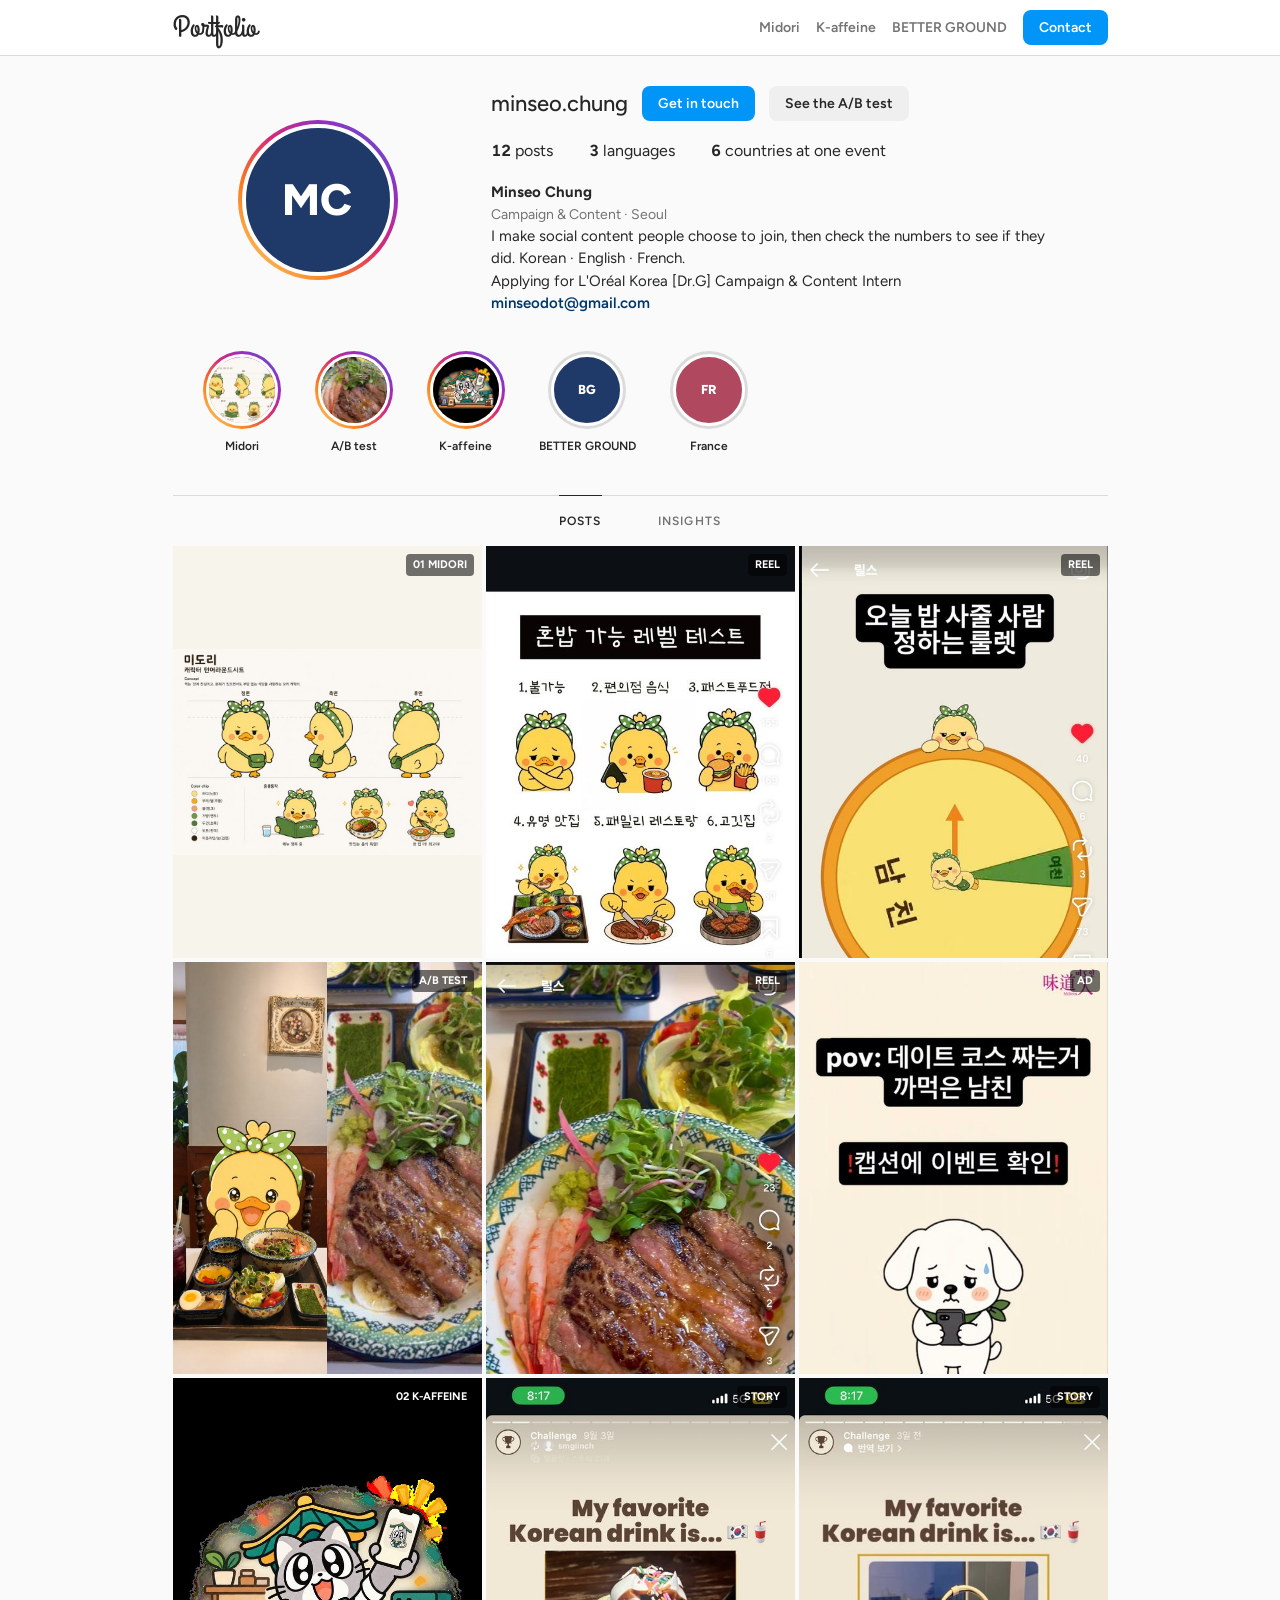
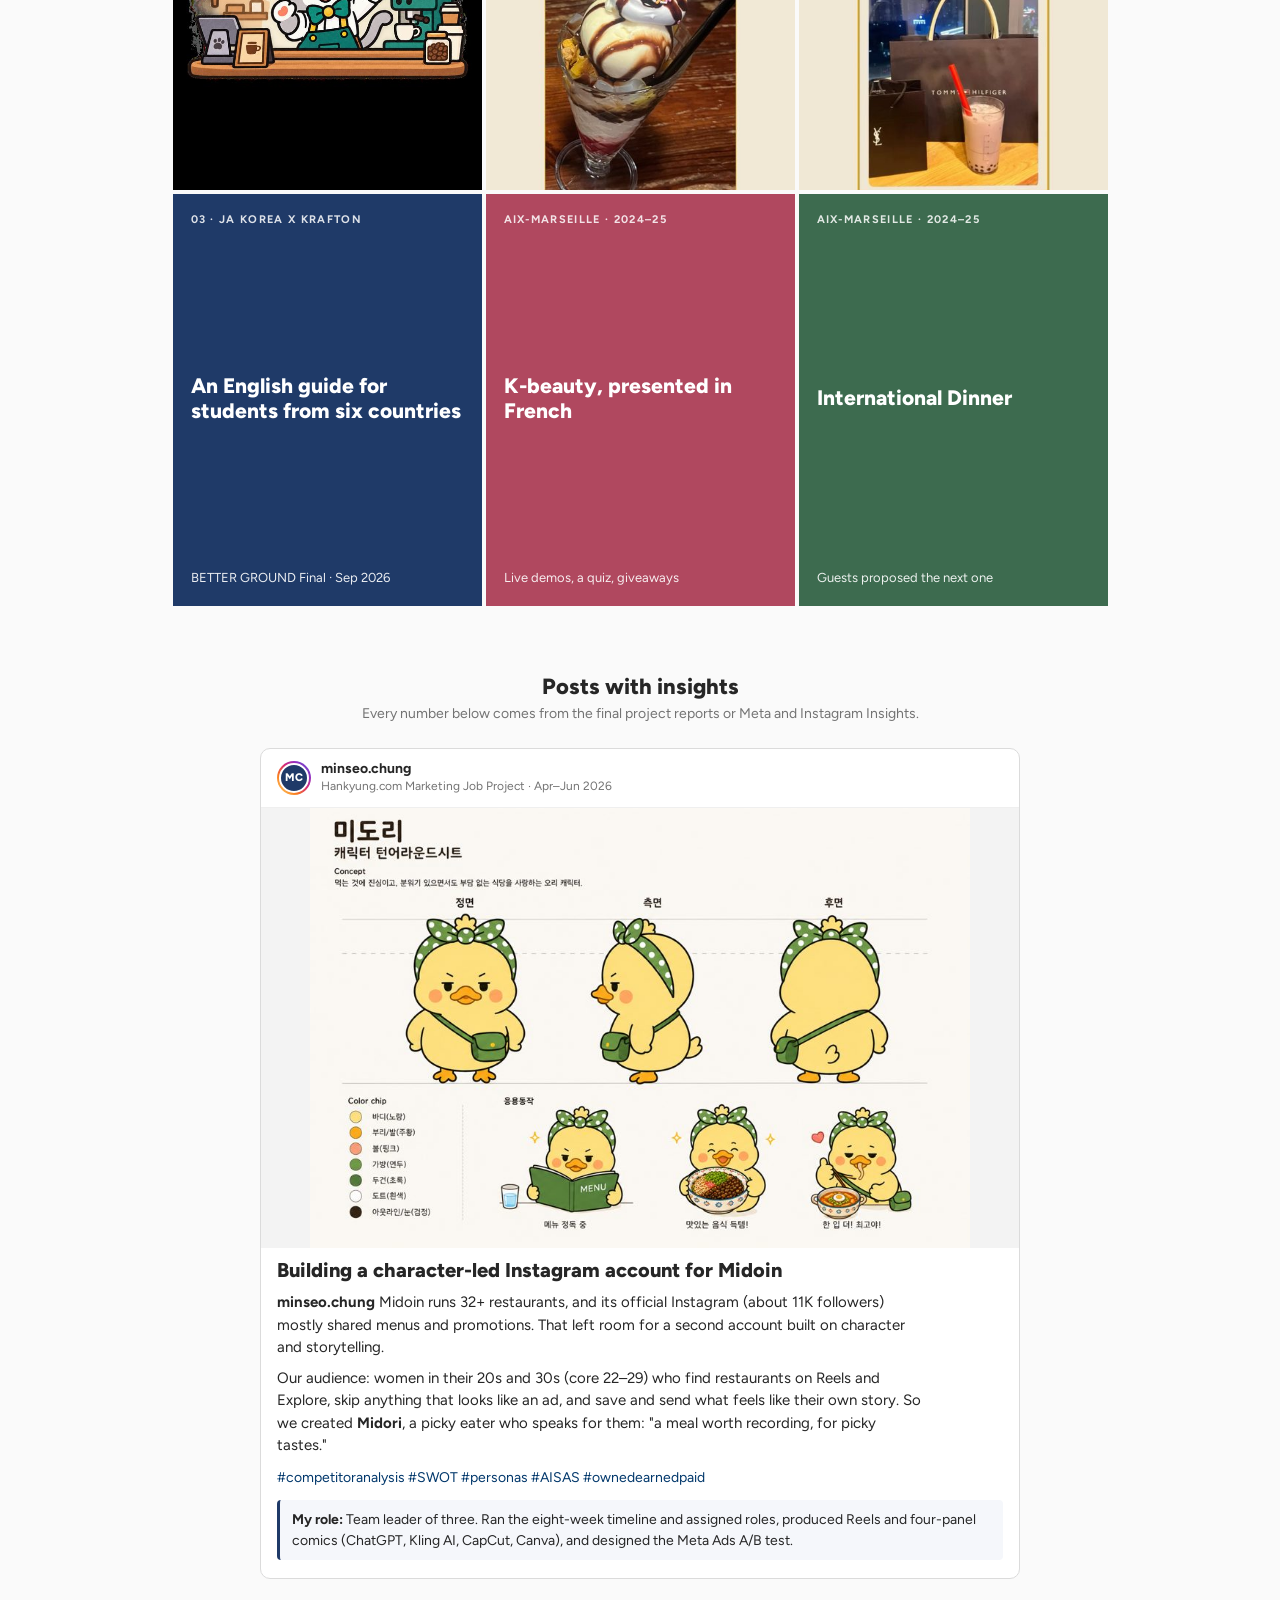
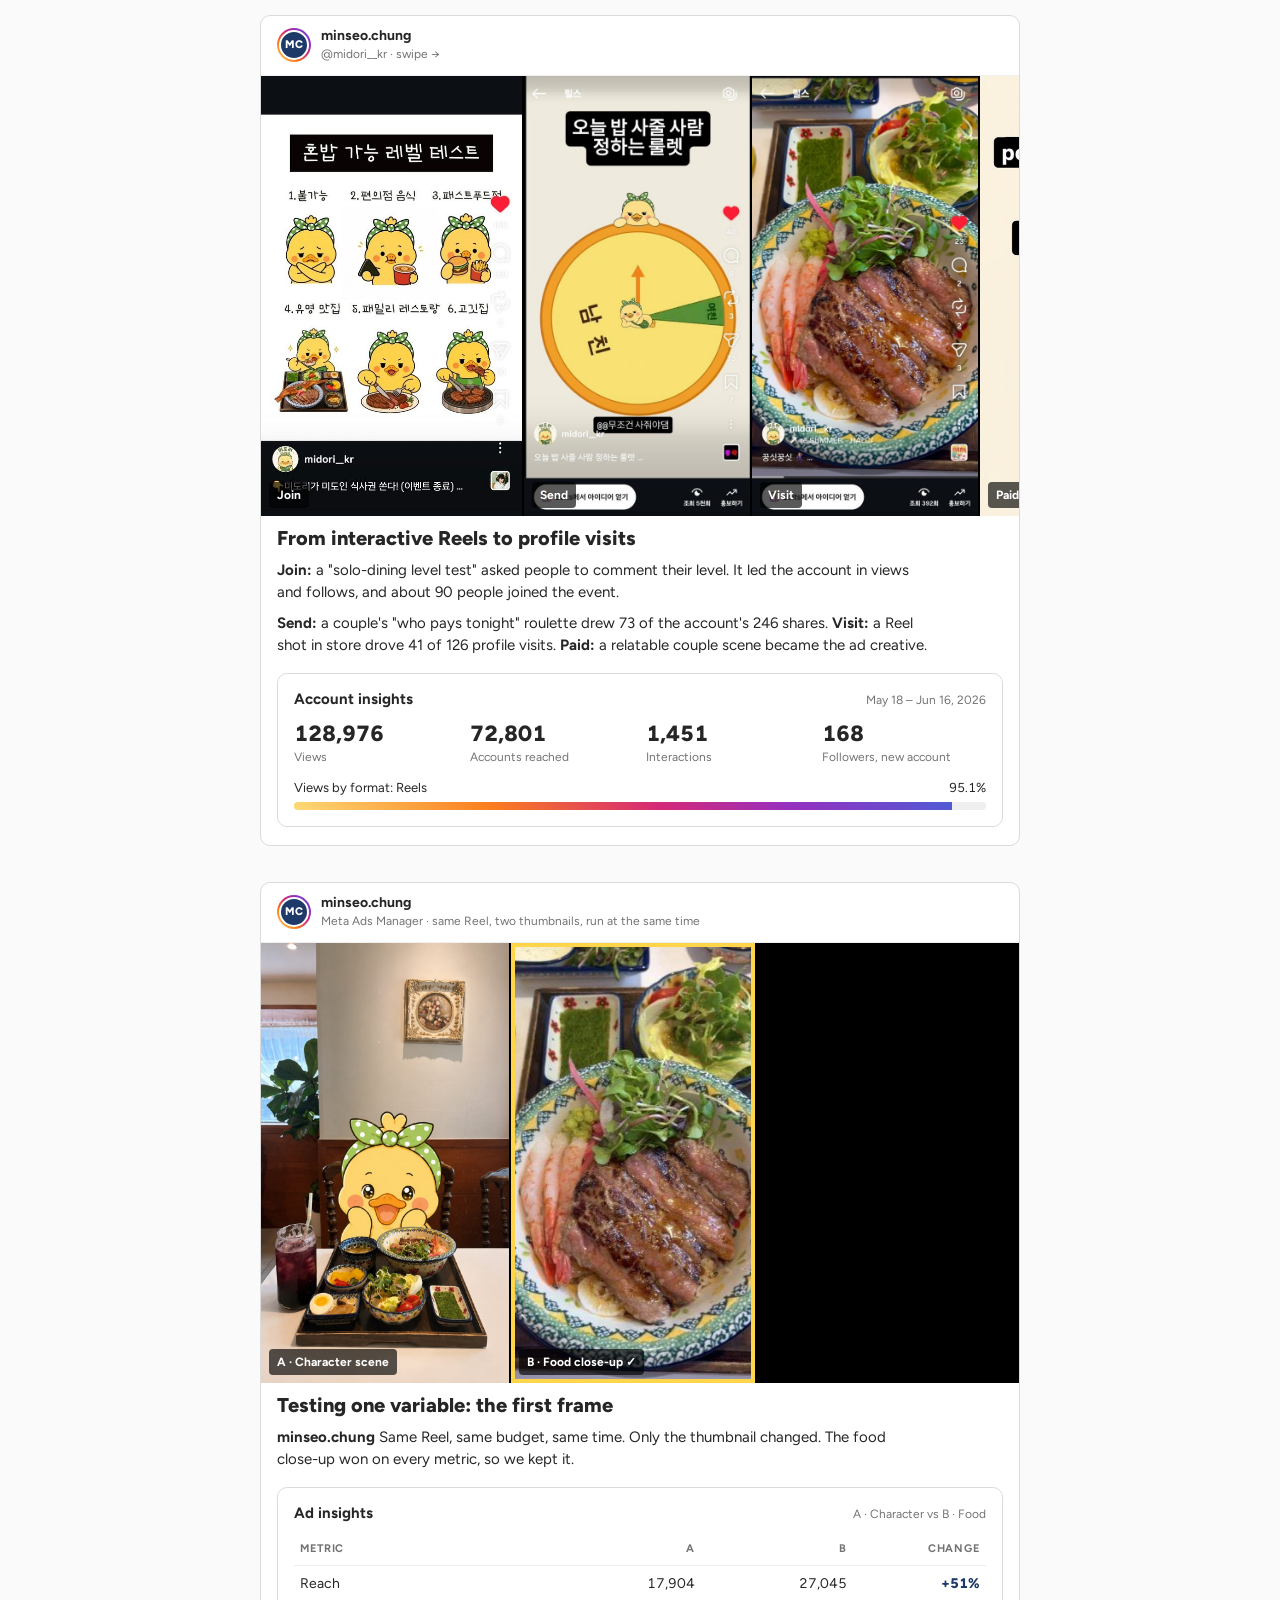
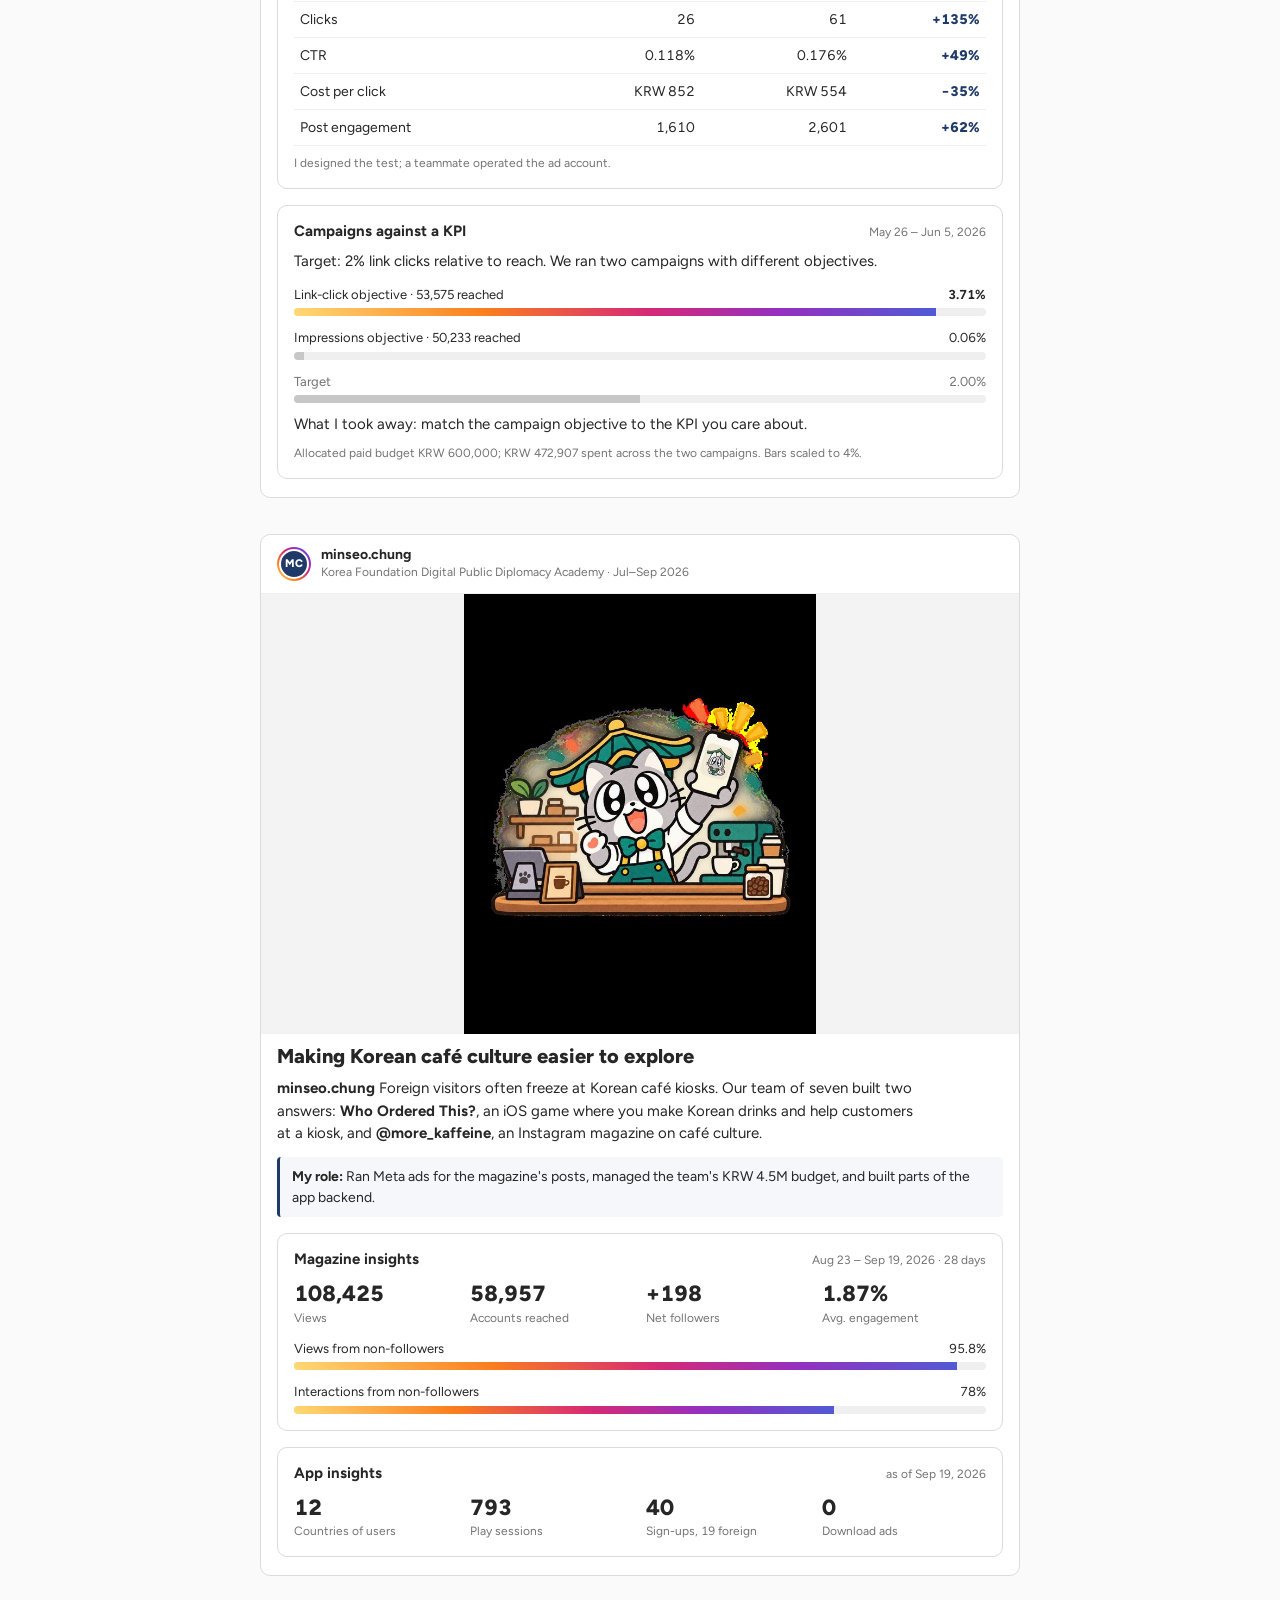
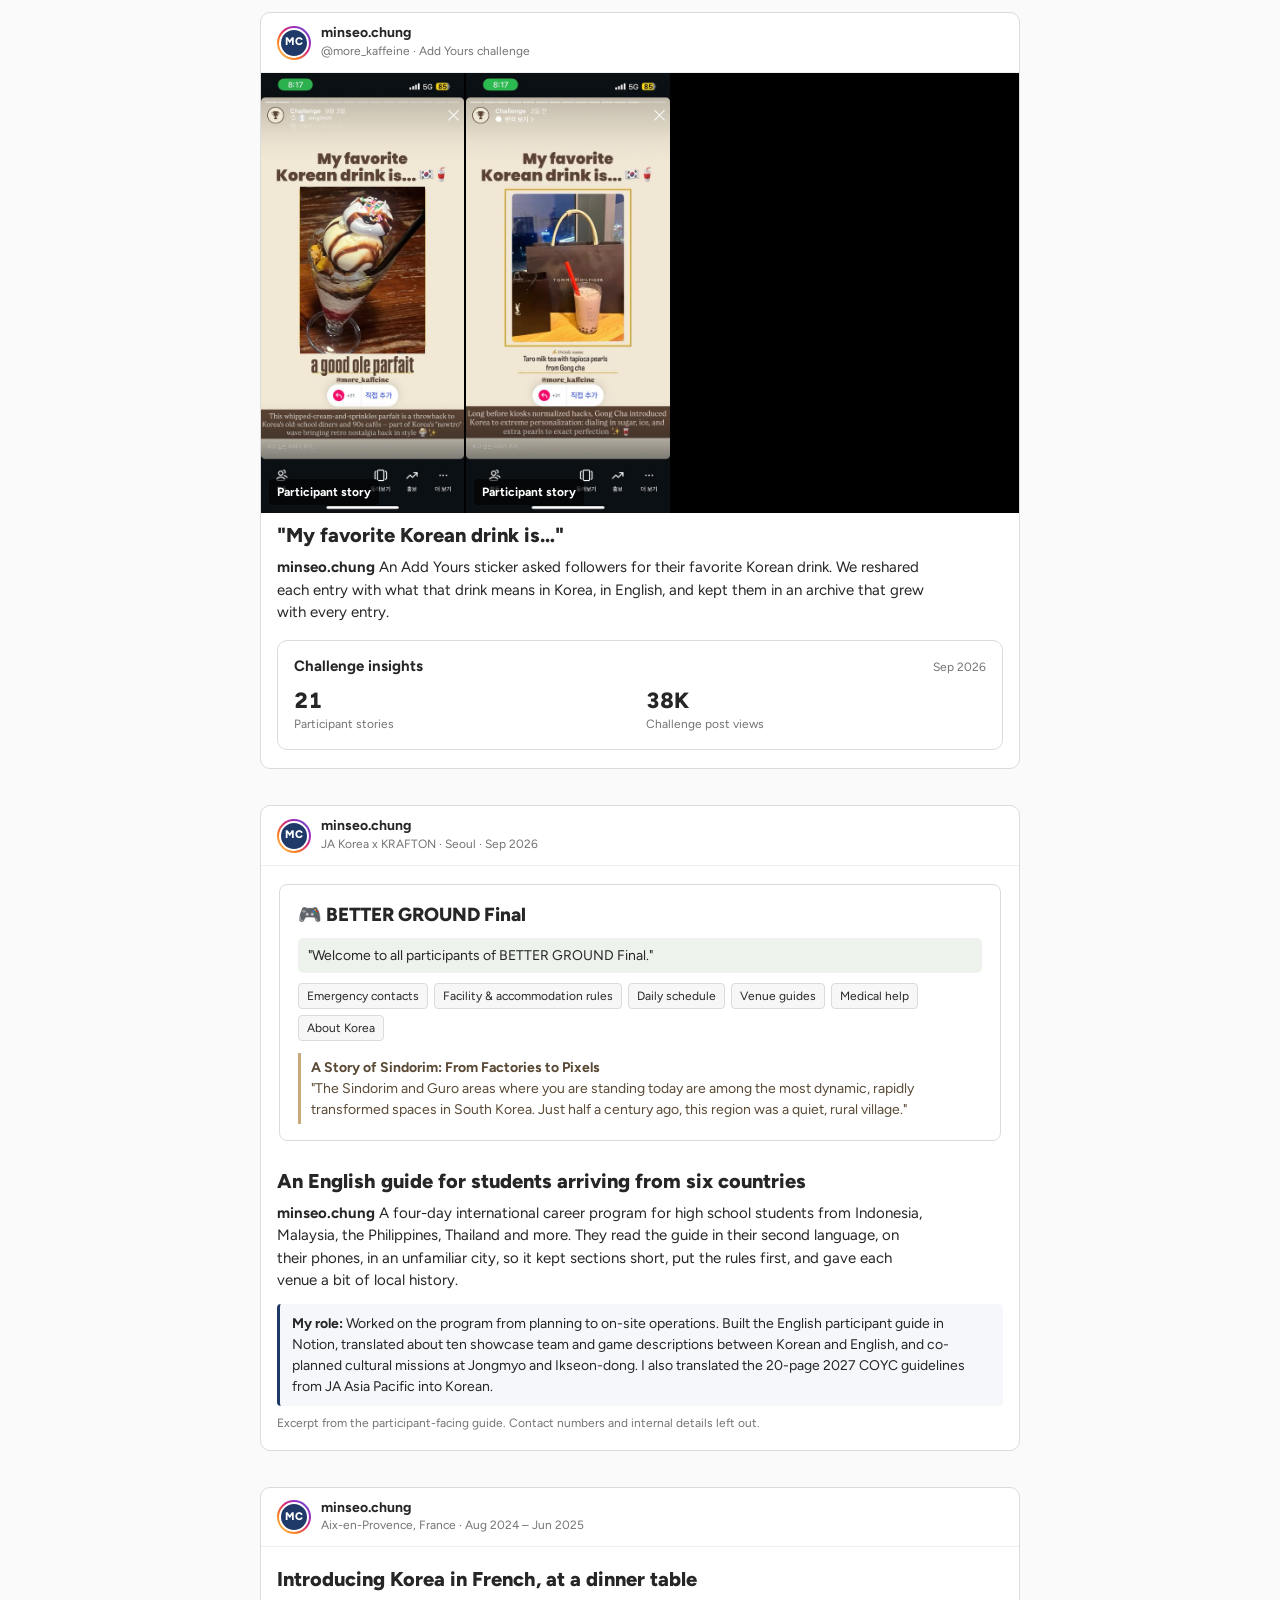
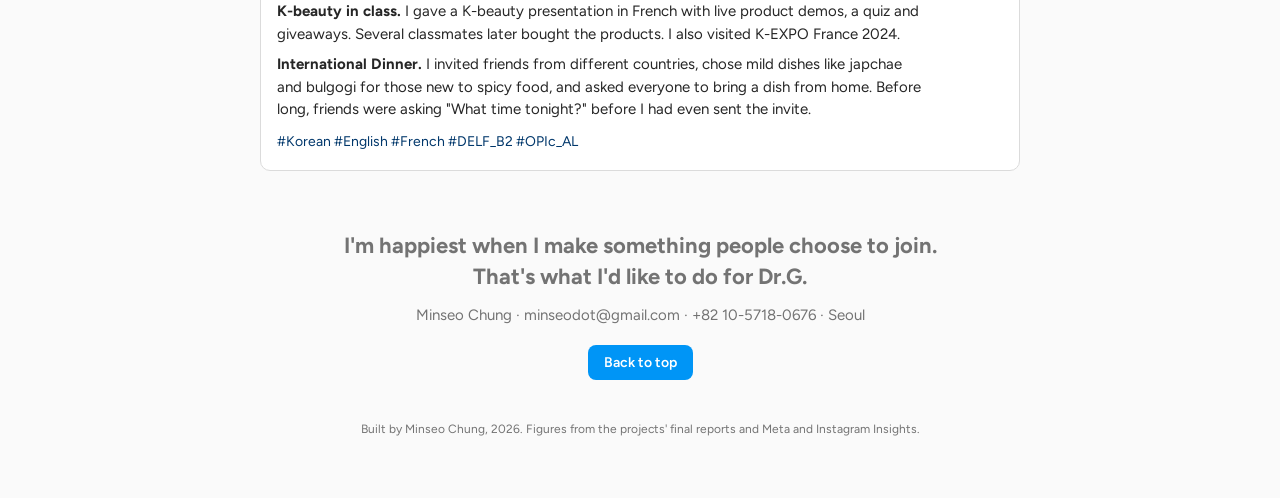
==== index.html @ 8d697776 "Initial commit: Instagram-style portfolio site Co-Authored-By: Claude Opus 5.5 <noreply@anthropic.co" ====
<!DOCTYPE html>
<html lang="en">
<head>
<meta charset="utf-8">
<meta name="viewport" content="width=device-width, initial-scale=1">
<title>Minseo Chung Portfolio</title>
<link rel="preconnect" href="https://fonts.googleapis.com">
<link href="https://fonts.googleapis.com/css2?family=Figtree:wght@400;500;600;700;800&family=Grand+Hotel&display=swap" rel="stylesheet">
<style>
  :root {
    /* Layout idea: an Instagram profile. Grid of posts on top, the same posts below as a feed, each with its real Insights. */
    --bg: #fafafa;
    --card: #ffffff;
    --ink: #262626;
    --muted: #737373;
    --line: #dbdbdb;
    --blue: #0095f6;
    --ring: linear-gradient(45deg, #feda75, #fa7e1e 30%, #d62976 55%, #962fbf 75%, #4f5bd5);
    --font-body: "Figtree", -apple-system, "Segoe UI", Roboto, "Helvetica Neue", Arial, sans-serif;
    --font-logo: "Grand Hotel", "Brush Script MT", cursive;
    color-scheme: light;
  }
  * { box-sizing: border-box; margin: 0; padding: 0; }
  html { scroll-behavior: smooth; }
  @media (prefers-reduced-motion: reduce) { html { scroll-behavior: auto; } * { transition: none !important; } }
  body { background: var(--bg); color: var(--ink); font-family: var(--font-body); font-size: 15px; line-height: 1.5; }
  a { color: inherit; }
  a:focus-visible, button:focus-visible { outline: 2px solid var(--blue); outline-offset: 2px; }
  img { max-width: 100%; display: block; }
  h1, h2, h3 { text-wrap: balance; }
  .num { font-variant-numeric: tabular-nums; }

  /* top bar */
  .top { position: sticky; top: 0; z-index: 20; background: var(--card); border-bottom: 1px solid var(--line); }
  .top .in { max-width: 975px; margin: 0 auto; padding: 10px 20px; display: flex; align-items: center; gap: 16px; }
  .logo { font-family: var(--font-logo); font-size: 30px; line-height: 1; margin-right: auto; text-decoration: none; }
  .top a.tl { font-size: 14px; font-weight: 600; text-decoration: none; color: var(--muted); }
  .top a.tl:hover { color: var(--ink); }
  .btn { display: inline-block; background: var(--blue); color: #fff; font-weight: 600; font-size: 14px; padding: 7px 16px; border-radius: 8px; text-decoration: none; }

  main { max-width: 975px; margin: 0 auto; padding: 30px 20px 60px; }

  /* profile header */
  .profile { display: grid; grid-template-columns: 290px 1fr; gap: 28px; align-items: center; padding-bottom: 36px; }
  .avatar { justify-self: center; width: 160px; height: 160px; border-radius: 50%; padding: 4px; background: var(--ring); }
  .avatar span { width: 100%; height: 100%; border-radius: 50%; border: 4px solid var(--card); background: #1f3a68; color: #fff; display: grid; place-items: center; font-weight: 800; font-size: 44px; letter-spacing: .02em; }
  .p-row { display: flex; align-items: center; gap: 14px; flex-wrap: wrap; }
  .handle { font-size: 22px; font-weight: 500; }
  .btn.ghost { background: #efefef; color: var(--ink); }
  .stats { display: flex; gap: 36px; margin: 18px 0; font-size: 16px; flex-wrap: wrap; }
  .stats b { font-weight: 700; }
  .bio b { font-weight: 700; }
  .bio p { max-width: 560px; }
  .bio .cat { color: var(--muted); font-size: 14px; }
  .bio a { color: #00376b; font-weight: 600; text-decoration: none; }

  /* highlights */
  .hl { display: flex; gap: 34px; padding: 0 0 40px 30px; overflow-x: auto; }
  .hl a { text-decoration: none; display: flex; flex-direction: column; align-items: center; gap: 8px; flex: 0 0 auto; }
  .hl .c { width: 78px; height: 78px; border-radius: 50%; padding: 3px; background: var(--line); }
  .hl .c > span { display: block; width: 100%; height: 100%; border-radius: 50%; border: 3px solid var(--card); overflow: hidden; background: #f1f1f1; }
  .hl .c img { width: 100%; height: 100%; object-fit: cover; }
  .hl .c .txt { display: grid; place-items: center; font-weight: 800; font-size: 13px; color: #fff; background: #1f3a68; }
  .hl small { font-size: 12px; font-weight: 600; }

  /* tabs */
  .tabs { border-top: 1px solid var(--line); display: flex; justify-content: center; gap: 56px; }
  .tabs a { font-size: 12px; font-weight: 600; letter-spacing: .1em; text-transform: uppercase; color: var(--muted); padding: 16px 0; text-decoration: none; border-top: 1px solid transparent; margin-top: -1px; }
  .tabs a.on { color: var(--ink); border-top-color: var(--ink); }

  /* grid */
  .grid { display: grid; grid-template-columns: repeat(3, 1fr); gap: 4px; }
  .tile { position: relative; aspect-ratio: 3 / 4; overflow: hidden; background: #ddd; text-decoration: none; display: block; }
  .tile img { width: 100%; height: 100%; object-fit: cover; object-position: top; }
  .tile .ov { position: absolute; inset: 0; background: rgba(0,0,0,.42); color: #fff; display: flex; flex-direction: column; align-items: center; justify-content: center; gap: 4px; text-align: center; padding: 12px; opacity: 0; transition: opacity .15s; }
  .tile .ov b { font-size: 26px; font-weight: 800; }
  .tile .ov span { font-size: 13px; font-weight: 600; }
  .tile:hover .ov, .tile:focus-visible .ov { opacity: 1; }
  .tile .badge { position: absolute; top: 8px; right: 8px; background: rgba(0,0,0,.55); color: #fff; font-size: 11px; font-weight: 700; padding: 3px 7px; border-radius: 4px; }
  .tile.text { display: flex; flex-direction: column; justify-content: space-between; padding: 18px; color: #fff; }
  .tile.text .k { font-size: 11px; letter-spacing: .12em; text-transform: uppercase; font-weight: 700; opacity: .85; }
  .tile.text .h { font-size: 21px; font-weight: 800; line-height: 1.2; }
  .tile.text .s { font-size: 13px; opacity: .9; }
  .t-navy { background: #1f3a68; } .t-green { background: #3d6b4f; } .t-rose { background: #b0485f; }
  .split { display: grid; grid-template-columns: 1fr 1fr; height: 100%; }
  .split img { height: 100%; }

  /* feed */
  .feed-head { text-align: center; margin: 64px 0 24px; }
  .feed-head h2 { font-size: 22px; font-weight: 800; }
  .feed-head p { color: var(--muted); font-size: 14px; }
  .post { background: var(--card); border: 1px solid var(--line); border-radius: 10px; margin: 0 auto 36px; max-width: 760px; overflow: hidden; scroll-margin-top: 70px; }
  .ph { display: flex; align-items: center; gap: 10px; padding: 12px 16px; border-bottom: 1px solid #efefef; }
  .mini { width: 34px; height: 34px; border-radius: 50%; padding: 2px; background: var(--ring); flex: 0 0 auto; }
  .mini span { width: 100%; height: 100%; border-radius: 50%; border: 2px solid var(--card); background: #1f3a68; color: #fff; display: grid; place-items: center; font-size: 11px; font-weight: 800; }
  .ph .who { font-weight: 700; font-size: 14px; line-height: 1.2; }
  .ph .loc { font-size: 12px; color: var(--muted); }
  .media { background: #000; display: flex; gap: 2px; overflow-x: auto; scroll-snap-type: x mandatory; }
  .media img { flex: 0 0 auto; height: 440px; width: auto; scroll-snap-align: start; object-fit: cover; }
  .media.light { background: #f3f3f3; justify-content: center; }
  .media.light img { height: auto; max-height: 440px; width: 100%; object-fit: contain; }
  .media figure { position: relative; flex: 0 0 auto; }
  .media figcaption { position: absolute; left: 8px; bottom: 8px; background: rgba(0,0,0,.65); color: #fff; font-size: 12px; font-weight: 700; padding: 4px 8px; border-radius: 4px; }
  .media figure.win img { outline: 4px solid #ffd54a; outline-offset: -4px; }
  .act { display: flex; gap: 14px; padding: 10px 16px 0; font-size: 22px; }
  .act svg { width: 24px; height: 24px; }
  .body { padding: 6px 16px 18px; }
  .body .t { font-size: 20px; font-weight: 800; line-height: 1.25; margin: 4px 0 8px; }
  .cap { font-size: 15px; max-width: 65ch; }
  .cap b { font-weight: 700; }
  .cap + .cap { margin-top: 8px; }
  .tags { color: #00376b; font-size: 14px; margin-top: 10px; }
  .role { margin-top: 12px; font-size: 14px; background: #f5f7fb; border-left: 3px solid #1f3a68; padding: 9px 12px; border-radius: 4px; }

  /* insights */
  .ins { margin-top: 16px; border: 1px solid var(--line); border-radius: 10px; padding: 14px 16px 16px; }
  .ins-h { display: flex; justify-content: space-between; align-items: baseline; gap: 10px; flex-wrap: wrap; }
  .ins-h b { font-size: 15px; }
  .ins-h span { font-size: 12px; color: var(--muted); }
  .kpis { display: grid; grid-template-columns: repeat(4, 1fr); gap: 12px; margin-top: 12px; }
  .kpi .v { font-size: 22px; font-weight: 800; line-height: 1.1; }
  .kpi .l { font-size: 12px; color: var(--muted); margin-top: 2px; }
  .bar { margin-top: 12px; }
  .bar .lb { display: flex; justify-content: space-between; font-size: 13px; }
  .bar .tr { height: 8px; background: #efefef; border-radius: 4px; overflow: hidden; margin-top: 4px; }
  .bar .fl { height: 100%; background: var(--ring); }
  .bar .fl.b { background: #c7c7c7; }
  table { width: 100%; border-collapse: collapse; margin-top: 10px; font-size: 14px; }
  th, td { text-align: right; padding: 7px 6px; border-bottom: 1px solid #efefef; }
  th:first-child, td:first-child { text-align: left; }
  th { font-size: 11px; letter-spacing: .08em; text-transform: uppercase; color: var(--muted); font-weight: 700; }
  td.up { font-weight: 800; color: #1f3a68; }
  .fine { font-size: 12px; color: var(--muted); margin-top: 8px; }
  .guide { background: #fff; border: 1px solid var(--line); border-radius: 8px; margin: 18px; padding: 16px 18px; font-size: 14px; }
  .guide .gt { font-size: 19px; font-weight: 800; }
  .guide .gq { background: #edf3ec; padding: 7px 10px; border-radius: 5px; margin-top: 8px; }
  .guide .chips { display: flex; flex-wrap: wrap; gap: 6px; margin-top: 10px; }
  .guide .chips span { font-size: 12px; border: 1px solid var(--line); background: #f7f7f7; padding: 3px 8px; border-radius: 4px; }
  .guide .story { margin-top: 12px; border-left: 3px solid #c8a97e; padding: 4px 0 4px 10px; color: #5a4a36; }
  .end { text-align: center; max-width: 620px; margin: 60px auto 0; }
  .end .q { font-size: 22px; font-weight: 700; line-height: 1.4; }
  .end p { color: var(--muted); margin-top: 12px; }
  .end .btn { margin-top: 18px; }
  .foot { text-align: center; color: var(--muted); font-size: 12px; margin-top: 40px; }

  @media (max-width: 735px) {
    main { padding: 18px 16px 48px; }
    .top a.tl { display: none; }
    .profile { grid-template-columns: 96px 1fr; gap: 18px; align-items: start; padding-bottom: 22px; }
    .avatar { width: 92px; height: 92px; padding: 3px; }
    .avatar span { font-size: 26px; border-width: 3px; }
    .handle { font-size: 19px; }
    .stats { gap: 18px; font-size: 14px; margin: 10px 0; }
    .bio { grid-column: 1 / -1; }
    .hl { gap: 18px; padding: 0 0 24px; }
    .hl .c { width: 64px; height: 64px; }
    .tabs { gap: 30px; }
    .grid { gap: 2px; }
    .tile.text { padding: 10px; }
    .tile.text .h { font-size: 14px; }
    .tile.text .s, .tile.text .k { font-size: 10px; }
    .tile .badge { font-size: 9px; padding: 2px 5px; }
    .post { border-radius: 0; border-left: 0; border-right: 0; }
    .media img { height: 360px; }
    .kpis { grid-template-columns: repeat(2, 1fr); }
    table { font-size: 12.5px; }
    th, td { padding: 6px 3px; }
  }
</style>
</head>
<body>

<header class="top">
  <div class="in">
    <a class="logo" href="#top">Portfolio</a>
    <a class="tl" href="#midori-strategy">Midori</a>
    <a class="tl" href="#kaffeine">K-affeine</a>
    <a class="tl" href="#better-ground">BETTER GROUND</a>
    <a class="btn" href="#contact">Contact</a>
  </div>
</header>

<main id="top">

  <!-- PROFILE -->
  <section class="profile">
    <div class="avatar"><span>MC</span></div>
    <div>
      <div class="p-row">
        <h1 class="handle">minseo.chung</h1>
        <a class="btn" href="#contact">Get in touch</a>
        <a class="btn ghost" href="#midori-ab">See the A/B test</a>
      </div>
      <div class="stats num">
        <span><b>12</b> posts</span>
        <span><b>3</b> languages</span>
        <span><b>6</b> countries at one event</span>
      </div>
      <div class="bio">
        <b>Minseo Chung</b>
        <div class="cat">Campaign &amp; Content · Seoul</div>
        <p>I make social content people choose to join, then check the numbers to see if they did. Korean · English · French.</p>
        <p>Applying for L'Oréal Korea [Dr.G] Campaign &amp; Content Intern</p>
        <a href="#contact">minseodot@gmail.com</a>
      </div>
    </div>
  </section>

  <!-- HIGHLIGHTS -->
  <nav class="hl" aria-label="Project highlights">
    <a href="#midori-strategy"><span class="c" style="background:var(--ring)"><span><img src="a/m29-000.jpg" alt=""></span></span><small>Midori</small></a>
    <a href="#midori-ab"><span class="c" style="background:var(--ring)"><span><img src="a/thumb_food.jpg" alt=""></span></span><small>A/B test</small></a>
    <a href="#kaffeine"><span class="c" style="background:var(--ring)"><span><img src="a/k6-002.jpg" alt=""></span></span><small>K-affeine</small></a>
    <a href="#better-ground"><span class="c"><span class="txt">BG</span></span><small>BETTER GROUND</small></a>
    <a href="#france"><span class="c"><span class="txt" style="background:#b0485f">FR</span></span><small>France</small></a>
  </nav>

  <nav class="tabs" aria-label="Views">
    <a class="on" href="#top">Posts</a>
    <a href="#feed">Insights</a>
  </nav>

  <!-- GRID -->
  <section class="grid" aria-label="Posts">
    <a class="tile" href="#midori-strategy" style="background:#f7f4ec"><img src="a/m29-000.jpg" alt="Midori character sheet" style="object-fit:contain; object-position:center"><span class="badge">01 MIDORI</span><span class="ov"><b>Strategy</b><span>A character account for a 32-store brand</span></span></a>
    <a class="tile" href="#midori-content"><img src="a/m46-003.jpg" alt="Solo-dining level test Reel"><span class="badge">REEL</span><span class="ov"><b class="num">~90</b><span>people joined the comment event</span></span></a>
    <a class="tile" href="#midori-content"><img src="a/m47-003.jpg" alt="Who pays tonight roulette Reel"><span class="badge">REEL</span><span class="ov"><b class="num">73</b><span>of 246 shares on the account</span></span></a>

    <a class="tile" href="#midori-ab"><span class="split"><img style="object-position:center" src="a/thumb_char.jpg" alt="Thumbnail A, character scene"><img style="object-position:center" src="a/thumb_food.jpg" alt="Thumbnail B, food close-up"></span><span class="badge">A/B TEST</span><span class="ov"><b class="num">+49%</b><span>CTR for the food close-up</span></span></a>
    <a class="tile" href="#midori-content"><img src="a/m48-002.jpg" alt="In-store Reel"><span class="badge">REEL</span><span class="ov"><b class="num">41</b><span>of 126 profile visits</span></span></a>
    <a class="tile" href="#midori-content"><img src="a/m44-008.jpg" alt="Paid Reel creative"><span class="badge">AD</span><span class="ov"><b class="num">3.71%</b><span>link clicks relative to reach</span></span></a>

    <a class="tile" href="#kaffeine"><img src="a/k6-002.jpg" alt="Who Ordered This? game art"><span class="badge">02 K-AFFEINE</span><span class="ov"><b class="num">12</b><span>countries of app users</span></span></a>
    <a class="tile" href="#kaffeine-challenge"><img src="a/k16-001.jpg" alt="Favorite Korean drink story"><span class="badge">STORY</span><span class="ov"><b class="num">21</b><span>participant stories</span></span></a>
    <a class="tile" href="#kaffeine"><img src="a/k16-002.jpg" alt="Favorite Korean drink story"><span class="badge">STORY</span><span class="ov"><b class="num">95.8%</b><span>of views from non-followers</span></span></a>

    <a class="tile text t-navy" href="#better-ground"><span class="k">03 · JA Korea x KRAFTON</span><span class="h">An English guide for students from six countries</span><span class="s">BETTER GROUND Final · Sep 2026</span></a>
    <a class="tile text t-rose" href="#france"><span class="k">Aix-Marseille · 2024–25</span><span class="h">K-beauty, presented in French</span><span class="s">Live demos, a quiz, giveaways</span></a>
    <a class="tile text t-green" href="#france"><span class="k">Aix-Marseille · 2024–25</span><span class="h">International Dinner</span><span class="s">Guests proposed the next one</span></a>
  </section>

  <!-- FEED -->
  <div class="feed-head" id="feed">
    <h2>Posts with insights</h2>
    <p>Every number below comes from the final project reports or Meta and Instagram Insights.</p>
  </div>

  <!-- POST 1 -->
  <article class="post" id="midori-strategy">
    <div class="ph"><span class="mini"><span>MC</span></span><div><div class="who">minseo.chung</div><div class="loc">Hankyung.com Marketing Job Project · Apr–Jun 2026</div></div></div>
    <div class="media light"><img src="a/m29-000.jpg" alt="Character sheet for Midori"></div>
    <div class="body">
      <h3 class="t">Building a character-led Instagram account for Midoin</h3>
      <p class="cap"><b>minseo.chung</b> Midoin runs 32+ restaurants, and its official Instagram (about 11K followers) mostly shared menus and promotions. That left room for a second account built on character and storytelling.</p>
      <p class="cap">Our audience: women in their 20s and 30s (core 22–29) who find restaurants on Reels and Explore, skip anything that looks like an ad, and save and send what feels like their own story. So we created <b>Midori</b>, a picky eater who speaks for them: "a meal worth recording, for picky tastes."</p>
      <p class="tags">#competitoranalysis #SWOT #personas #AISAS #ownedearnedpaid</p>
      <div class="role"><b>My role:</b> Team leader of three. Ran the eight-week timeline and assigned roles, produced Reels and four-panel comics (ChatGPT, Kling AI, CapCut, Canva), and designed the Meta Ads A/B test.</div>
    </div>
  </article>

  <!-- POST 2 -->
  <article class="post" id="midori-content">
    <div class="ph"><span class="mini"><span>MC</span></span><div><div class="who">minseo.chung</div><div class="loc">@midori__kr · swipe →</div></div></div>
    <div class="media">
      <figure><img src="a/m46-003.jpg" alt="Solo-dining level test"><figcaption>Join</figcaption></figure>
      <figure><img src="a/m47-003.jpg" alt="Who pays tonight roulette"><figcaption>Send</figcaption></figure>
      <figure><img src="a/m48-002.jpg" alt="Reel shot in store"><figcaption>Visit</figcaption></figure>
      <figure><img src="a/m44-008.jpg" alt="Paid Reel creative"><figcaption>Paid</figcaption></figure>
    </div>
    <div class="body">
      <h3 class="t">From interactive Reels to profile visits</h3>
      <p class="cap"><b>Join:</b> a "solo-dining level test" asked people to comment their level. It led the account in views and follows, and about 90 people joined the event.</p>
      <p class="cap"><b>Send:</b> a couple's "who pays tonight" roulette drew 73 of the account's 246 shares. <b>Visit:</b> a Reel shot in store drove 41 of 126 profile visits. <b>Paid:</b> a relatable couple scene became the ad creative.</p>
      <div class="ins">
        <div class="ins-h"><b>Account insights</b><span>May 18 – Jun 16, 2026</span></div>
        <div class="kpis num">
          <div class="kpi"><div class="v">128,976</div><div class="l">Views</div></div>
          <div class="kpi"><div class="v">72,801</div><div class="l">Accounts reached</div></div>
          <div class="kpi"><div class="v">1,451</div><div class="l">Interactions</div></div>
          <div class="kpi"><div class="v">168</div><div class="l">Followers, new account</div></div>
        </div>
        <div class="bar"><div class="lb"><span>Views by format: Reels</span><span class="num">95.1%</span></div><div class="tr"><div class="fl" style="width:95.1%"></div></div></div>
      </div>
    </div>
  </article>

  <!-- POST 3 -->
  <article class="post" id="midori-ab">
    <div class="ph"><span class="mini"><span>MC</span></span><div><div class="who">minseo.chung</div><div class="loc">Meta Ads Manager · same Reel, two thumbnails, run at the same time</div></div></div>
    <div class="media">
      <figure><img src="a/thumb_char.jpg" alt="Thumbnail A, character scene"><figcaption>A · Character scene</figcaption></figure>
      <figure class="win"><img src="a/thumb_food.jpg" alt="Thumbnail B, food close-up"><figcaption>B · Food close-up ✓</figcaption></figure>
    </div>
    <div class="body">
      <h3 class="t">Testing one variable: the first frame</h3>
      <p class="cap"><b>minseo.chung</b> Same Reel, same budget, same time. Only the thumbnail changed. The food close-up won on every metric, so we kept it.</p>
      <div class="ins">
        <div class="ins-h"><b>Ad insights</b><span>A · Character vs B · Food</span></div>
        <table class="num">
          <tr><th>Metric</th><th>A</th><th>B</th><th>Change</th></tr>
          <tr><td>Reach</td><td>17,904</td><td>27,045</td><td class="up">+51%</td></tr>
          <tr><td>Clicks</td><td>26</td><td>61</td><td class="up">+135%</td></tr>
          <tr><td>CTR</td><td>0.118%</td><td>0.176%</td><td class="up">+49%</td></tr>
          <tr><td>Cost per click</td><td>KRW 852</td><td>KRW 554</td><td class="up">−35%</td></tr>
          <tr><td>Post engagement</td><td>1,610</td><td>2,601</td><td class="up">+62%</td></tr>
        </table>
        <p class="fine">I designed the test; a teammate operated the ad account.</p>
      </div>
      <div class="ins">
        <div class="ins-h"><b>Campaigns against a KPI</b><span>May 26 – Jun 5, 2026</span></div>
        <p class="cap" style="margin-top:8px">Target: 2% link clicks relative to reach. We ran two campaigns with different objectives.</p>
        <div class="bar"><div class="lb"><span>Link-click objective · 53,575 reached</span><span class="num"><b>3.71%</b></span></div><div class="tr"><div class="fl" style="width:92.75%"></div></div></div>
        <div class="bar"><div class="lb"><span>Impressions objective · 50,233 reached</span><span class="num">0.06%</span></div><div class="tr"><div class="fl b" style="width:1.5%"></div></div></div>
        <div class="bar"><div class="lb"><span style="color:var(--muted)">Target</span><span class="num" style="color:var(--muted)">2.00%</span></div><div class="tr"><div class="fl b" style="width:50%"></div></div></div>
        <p class="cap" style="margin-top:10px">What I took away: match the campaign objective to the KPI you care about.</p>
        <p class="fine">Allocated paid budget KRW 600,000; KRW 472,907 spent across the two campaigns. Bars scaled to 4%.</p>
      </div>
    </div>
  </article>

  <!-- POST 4 -->
  <article class="post" id="kaffeine">
    <div class="ph"><span class="mini"><span>MC</span></span><div><div class="who">minseo.chung</div><div class="loc">Korea Foundation Digital Public Diplomacy Academy · Jul–Sep 2026</div></div></div>
    <div class="media light"><img src="a/k6-002.jpg" alt="Who Ordered This? game art"></div>
    <div class="body">
      <h3 class="t">Making Korean café culture easier to explore</h3>
      <p class="cap"><b>minseo.chung</b> Foreign visitors often freeze at Korean café kiosks. Our team of seven built two answers: <b>Who Ordered This?</b>, an iOS game where you make Korean drinks and help customers at a kiosk, and <b>@more_kaffeine</b>, an Instagram magazine on café culture.</p>
      <div class="role"><b>My role:</b> Ran Meta ads for the magazine's posts, managed the team's KRW 4.5M budget, and built parts of the app backend.</div>
      <div class="ins">
        <div class="ins-h"><b>Magazine insights</b><span>Aug 23 – Sep 19, 2026 · 28 days</span></div>
        <div class="kpis num">
          <div class="kpi"><div class="v">108,425</div><div class="l">Views</div></div>
          <div class="kpi"><div class="v">58,957</div><div class="l">Accounts reached</div></div>
          <div class="kpi"><div class="v">+198</div><div class="l">Net followers</div></div>
          <div class="kpi"><div class="v">1.87%</div><div class="l">Avg. engagement</div></div>
        </div>
        <div class="bar"><div class="lb"><span>Views from non-followers</span><span class="num">95.8%</span></div><div class="tr"><div class="fl" style="width:95.8%"></div></div></div>
        <div class="bar"><div class="lb"><span>Interactions from non-followers</span><span class="num">78%</span></div><div class="tr"><div class="fl" style="width:78%"></div></div></div>
      </div>
      <div class="ins">
        <div class="ins-h"><b>App insights</b><span>as of Sep 19, 2026</span></div>
        <div class="kpis num">
          <div class="kpi"><div class="v">12</div><div class="l">Countries of users</div></div>
          <div class="kpi"><div class="v">793</div><div class="l">Play sessions</div></div>
          <div class="kpi"><div class="v">40</div><div class="l">Sign-ups, 19 foreign</div></div>
          <div class="kpi"><div class="v">0</div><div class="l">Download ads</div></div>
        </div>
      </div>
    </div>
  </article>

  <!-- POST 5 -->
  <article class="post" id="kaffeine-challenge">
    <div class="ph"><span class="mini"><span>MC</span></span><div><div class="who">minseo.chung</div><div class="loc">@more_kaffeine · Add Yours challenge</div></div></div>
    <div class="media">
      <figure><img src="a/k16-001.jpg" alt="Participant story: parfait"><figcaption>Participant story</figcaption></figure>
      <figure><img src="a/k16-002.jpg" alt="Participant story: drink"><figcaption>Participant story</figcaption></figure>
    </div>
    <div class="body">
      <h3 class="t">"My favorite Korean drink is…"</h3>
      <p class="cap"><b>minseo.chung</b> An Add Yours sticker asked followers for their favorite Korean drink. We reshared each entry with what that drink means in Korea, in English, and kept them in an archive that grew with every entry.</p>
      <div class="ins">
        <div class="ins-h"><b>Challenge insights</b><span>Sep 2026</span></div>
        <div class="kpis num" style="grid-template-columns:repeat(2,1fr)">
          <div class="kpi"><div class="v">21</div><div class="l">Participant stories</div></div>
          <div class="kpi"><div class="v">38K</div><div class="l">Challenge post views</div></div>
        </div>
      </div>
    </div>
  </article>

  <!-- POST 6 -->
  <article class="post" id="better-ground">
    <div class="ph"><span class="mini"><span>MC</span></span><div><div class="who">minseo.chung</div><div class="loc">JA Korea x KRAFTON · Seoul · Sep 2026</div></div></div>
    <div class="guide">
      <div class="gt">🎮 BETTER GROUND Final</div>
      <div class="gq">"Welcome to all participants of BETTER GROUND Final."</div>
      <div class="chips"><span>Emergency contacts</span><span>Facility &amp; accommodation rules</span><span>Daily schedule</span><span>Venue guides</span><span>Medical help</span><span>About Korea</span></div>
      <div class="story"><b>A Story of Sindorim: From Factories to Pixels</b><br>"The Sindorim and Guro areas where you are standing today are among the most dynamic, rapidly transformed spaces in South Korea. Just half a century ago, this region was a quiet, rural village."</div>
    </div>
    <div class="body">
      <h3 class="t">An English guide for students arriving from six countries</h3>
      <p class="cap"><b>minseo.chung</b> A four-day international career program for high school students from Indonesia, Malaysia, the Philippines, Thailand and more. They read the guide in their second language, on their phones, in an unfamiliar city, so it kept sections short, put the rules first, and gave each venue a bit of local history.</p>
      <div class="role"><b>My role:</b> Worked on the program from planning to on-site operations. Built the English participant guide in Notion, translated about ten showcase team and game descriptions between Korean and English, and co-planned cultural missions at Jongmyo and Ikseon-dong. I also translated the 20-page 2027 COYC guidelines from JA Asia Pacific into Korean.</div>
      <p class="fine">Excerpt from the participant-facing guide. Contact numbers and internal details left out.</p>
    </div>
  </article>

  <!-- POST 7 -->
  <article class="post" id="france">
    <div class="ph"><span class="mini"><span>MC</span></span><div><div class="who">minseo.chung</div><div class="loc">Aix-en-Provence, France · Aug 2024 – Jun 2025</div></div></div>
    <div class="body" style="padding-top:16px">
      <h3 class="t">Introducing Korea in French, at a dinner table</h3>
      <p class="cap"><b>K-beauty in class.</b> I gave a K-beauty presentation in French with live product demos, a quiz and giveaways. Several classmates later bought the products. I also visited K-EXPO France 2024.</p>
      <p class="cap"><b>International Dinner.</b> I invited friends from different countries, chose mild dishes like japchae and bulgogi for those new to spicy food, and asked everyone to bring a dish from home. Before long, friends were asking "What time tonight?" before I had even sent the invite.</p>
      <p class="tags">#Korean #English #French #DELF_B2 #OPIc_AL</p>
    </div>
  </article>

  <!-- END -->
  <section class="end" id="contact">
    <p class="q">I'm happiest when I make something people choose to join. That's what I'd like to do for Dr.G.</p>
    <p>Minseo Chung · minseodot@gmail.com · +82 10-5718-0676 · Seoul</p>
    <a class="btn" href="#top">Back to top</a>
  </section>

  <p class="foot">Built by Minseo Chung, 2026. Figures from the projects' final reports and Meta and Instagram Insights.</p>
</main>

</body>
</html>
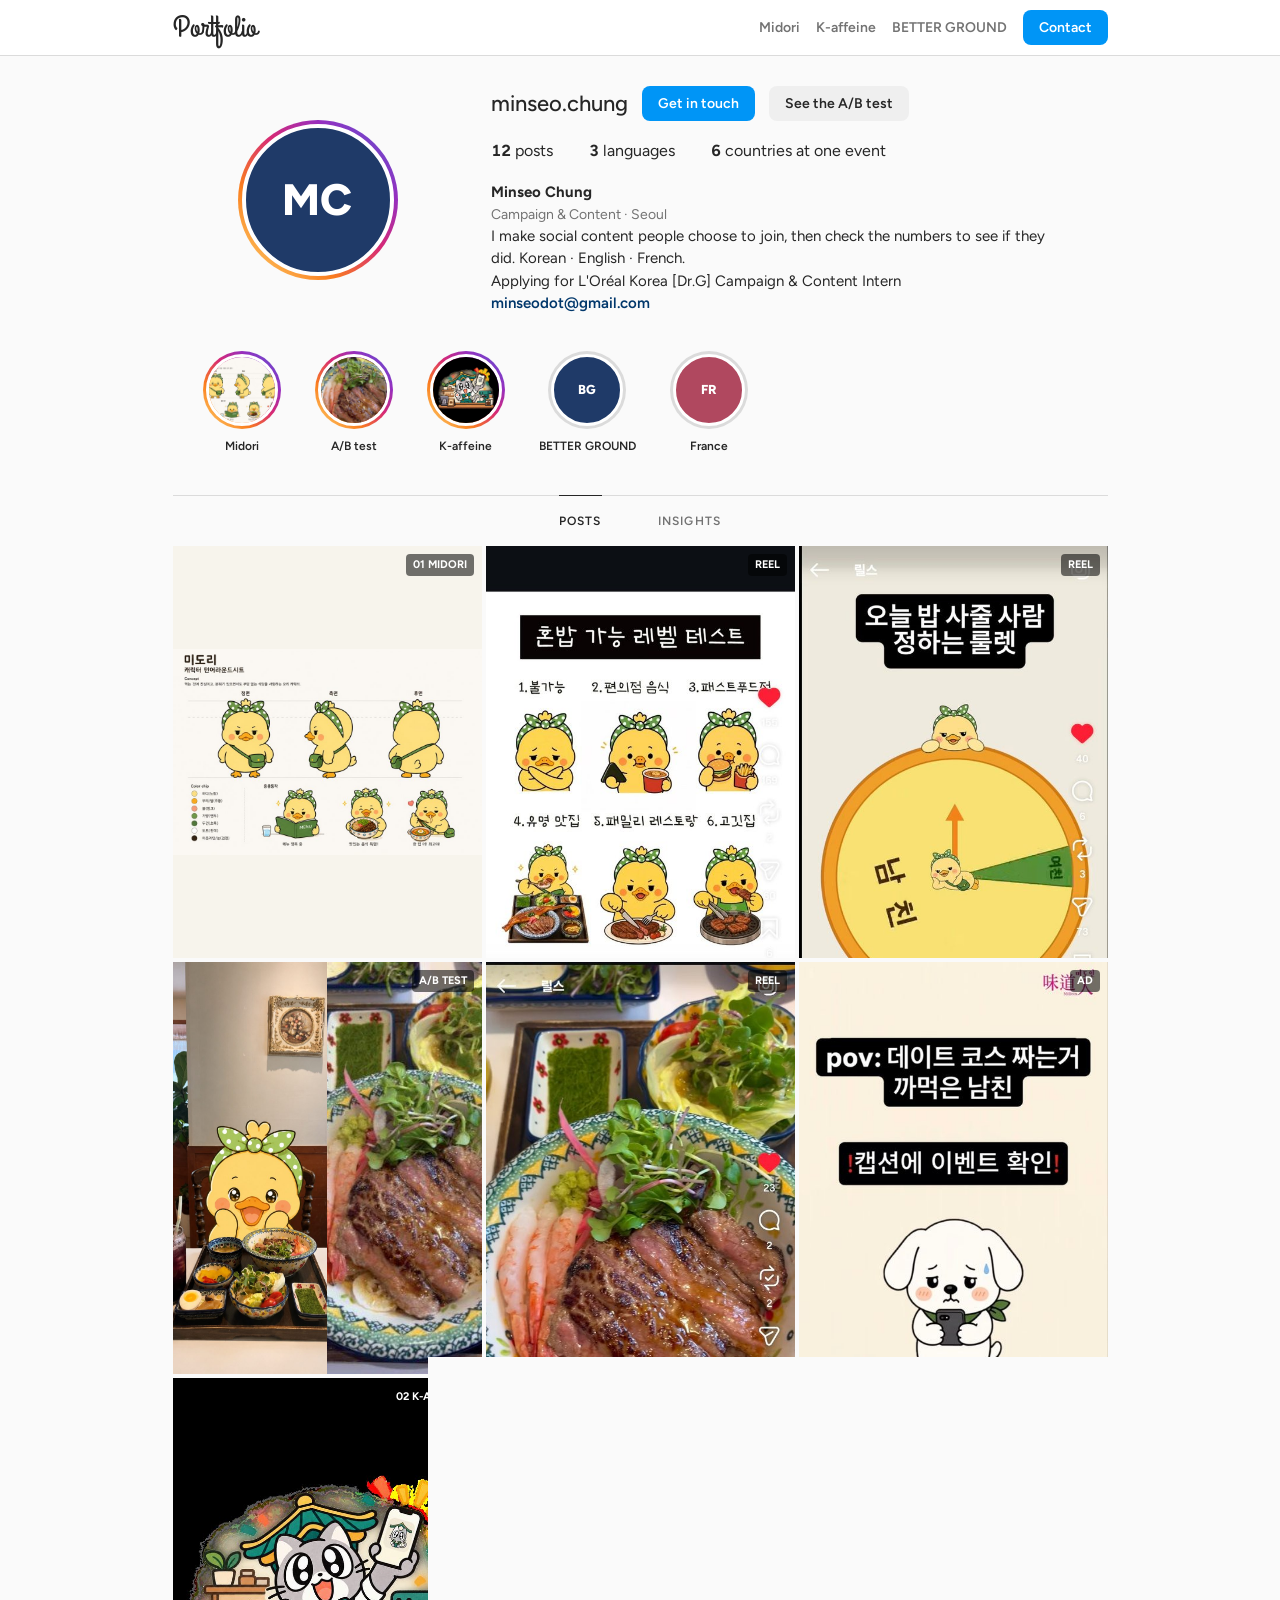
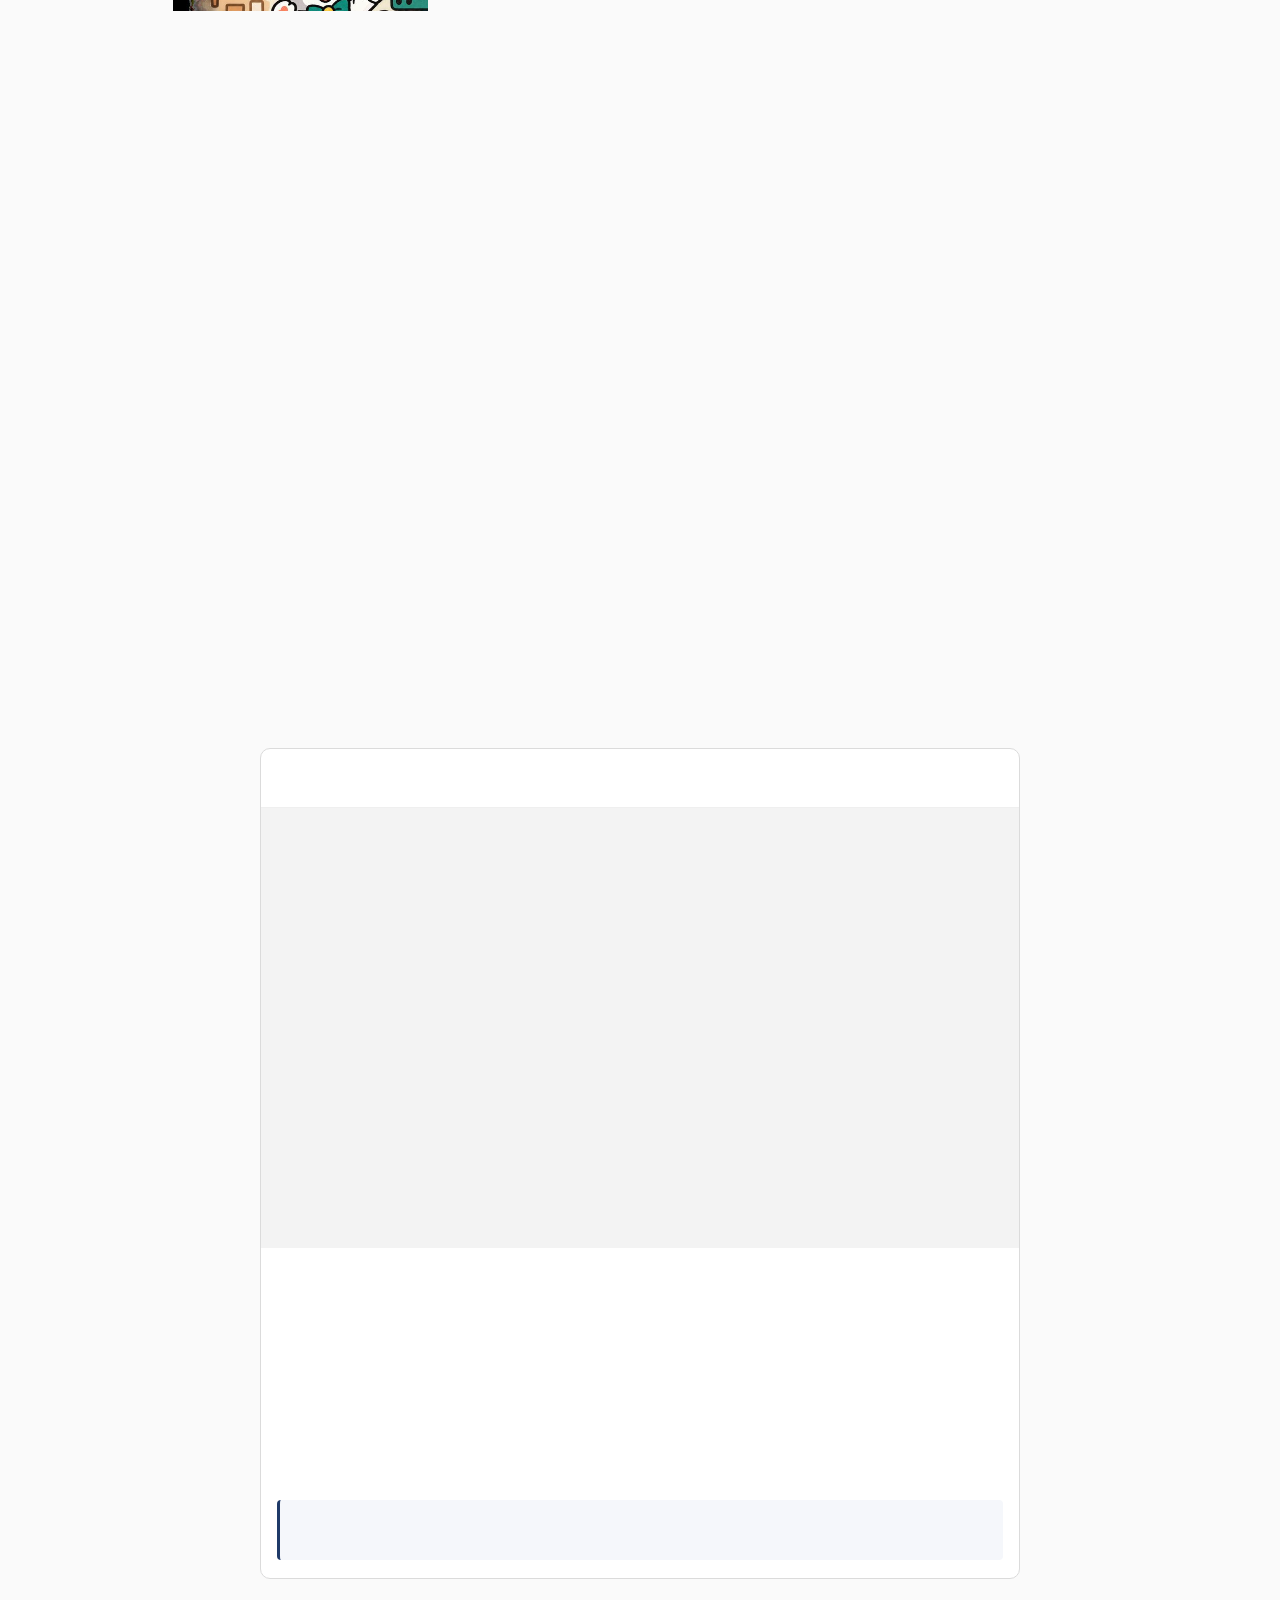
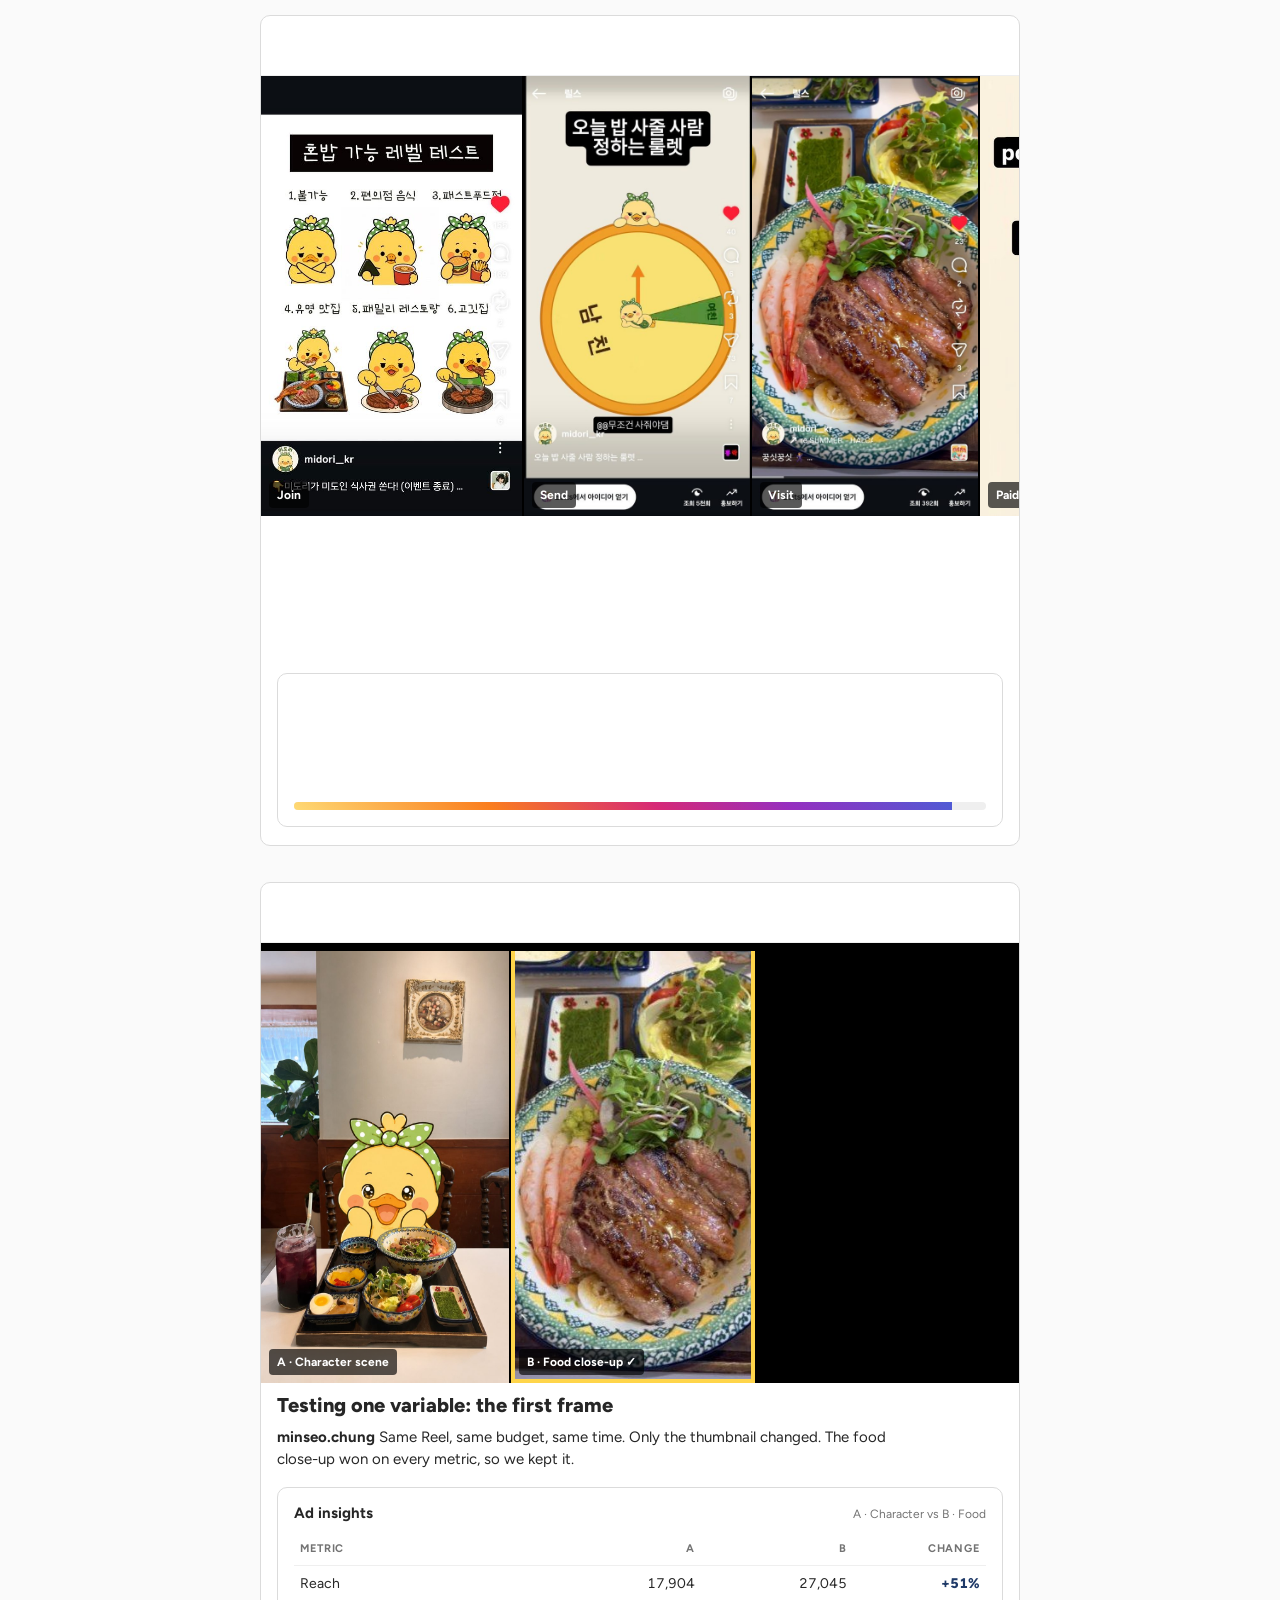
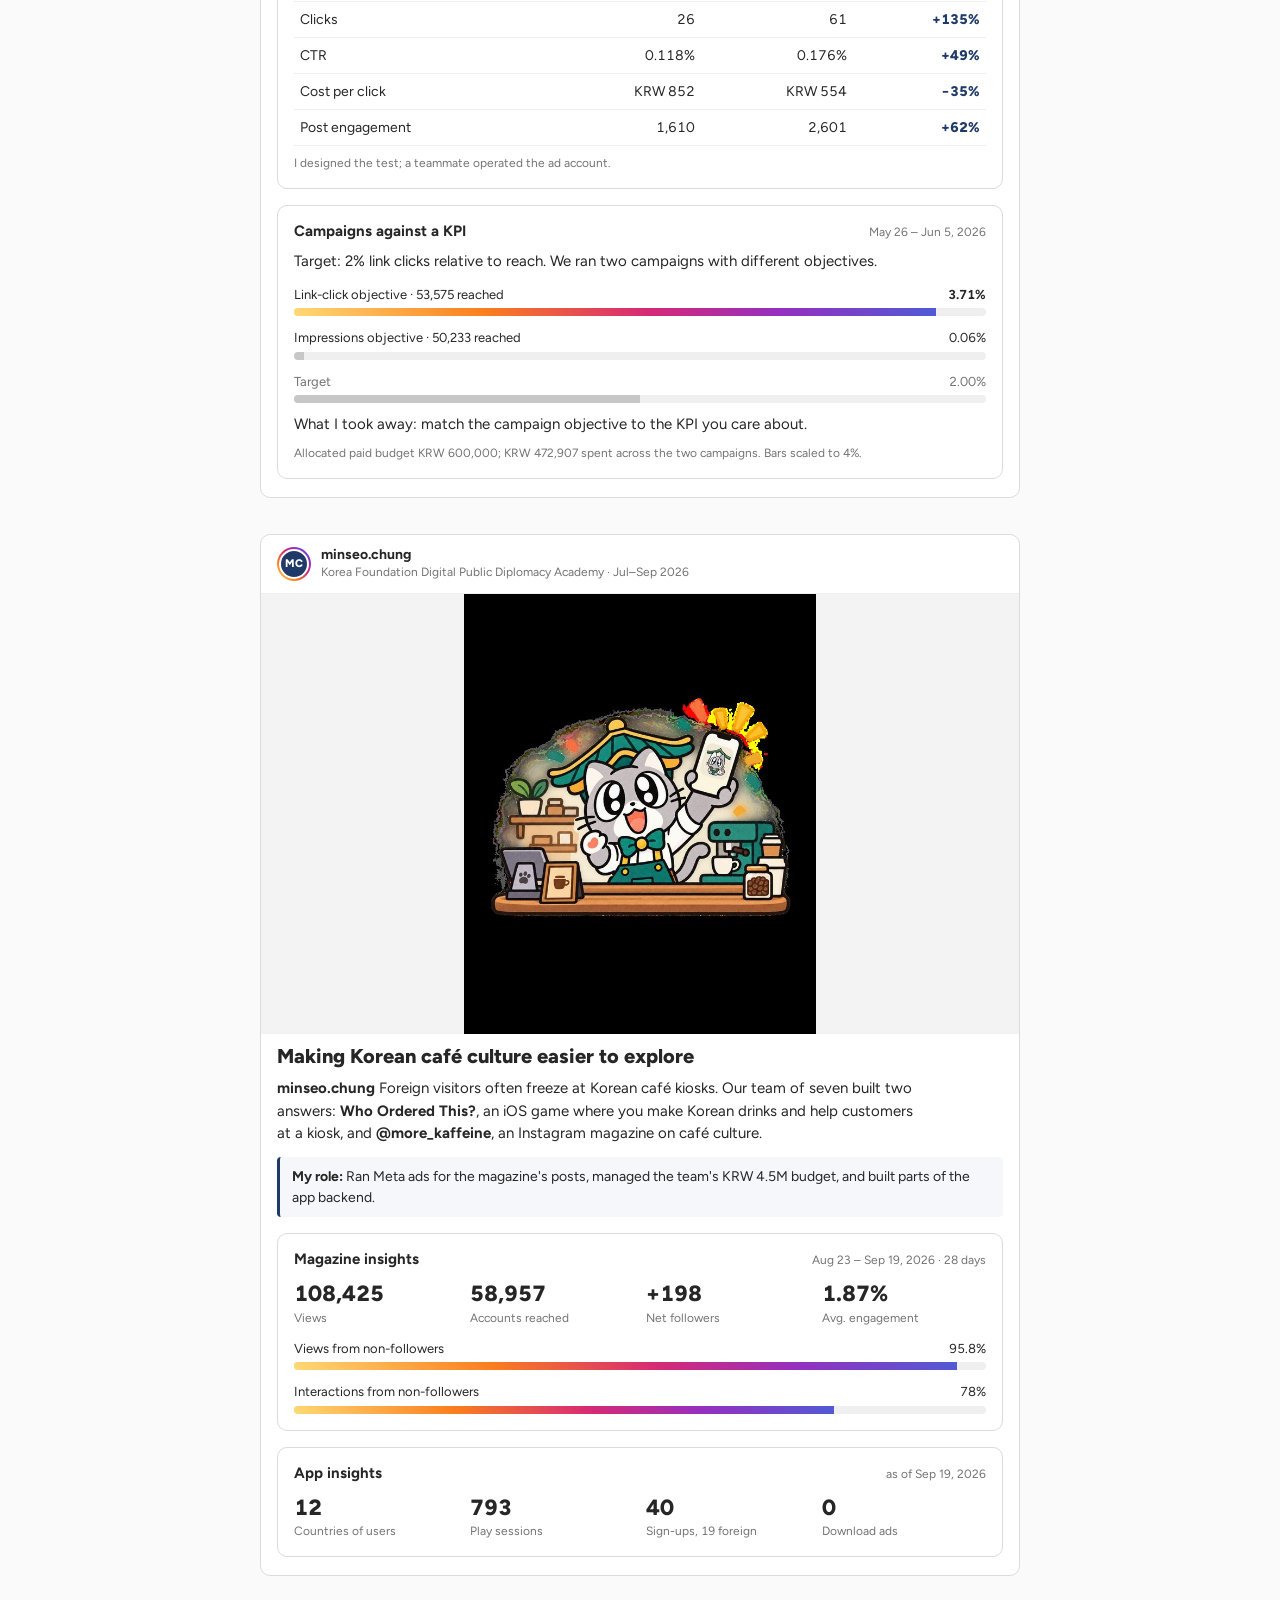
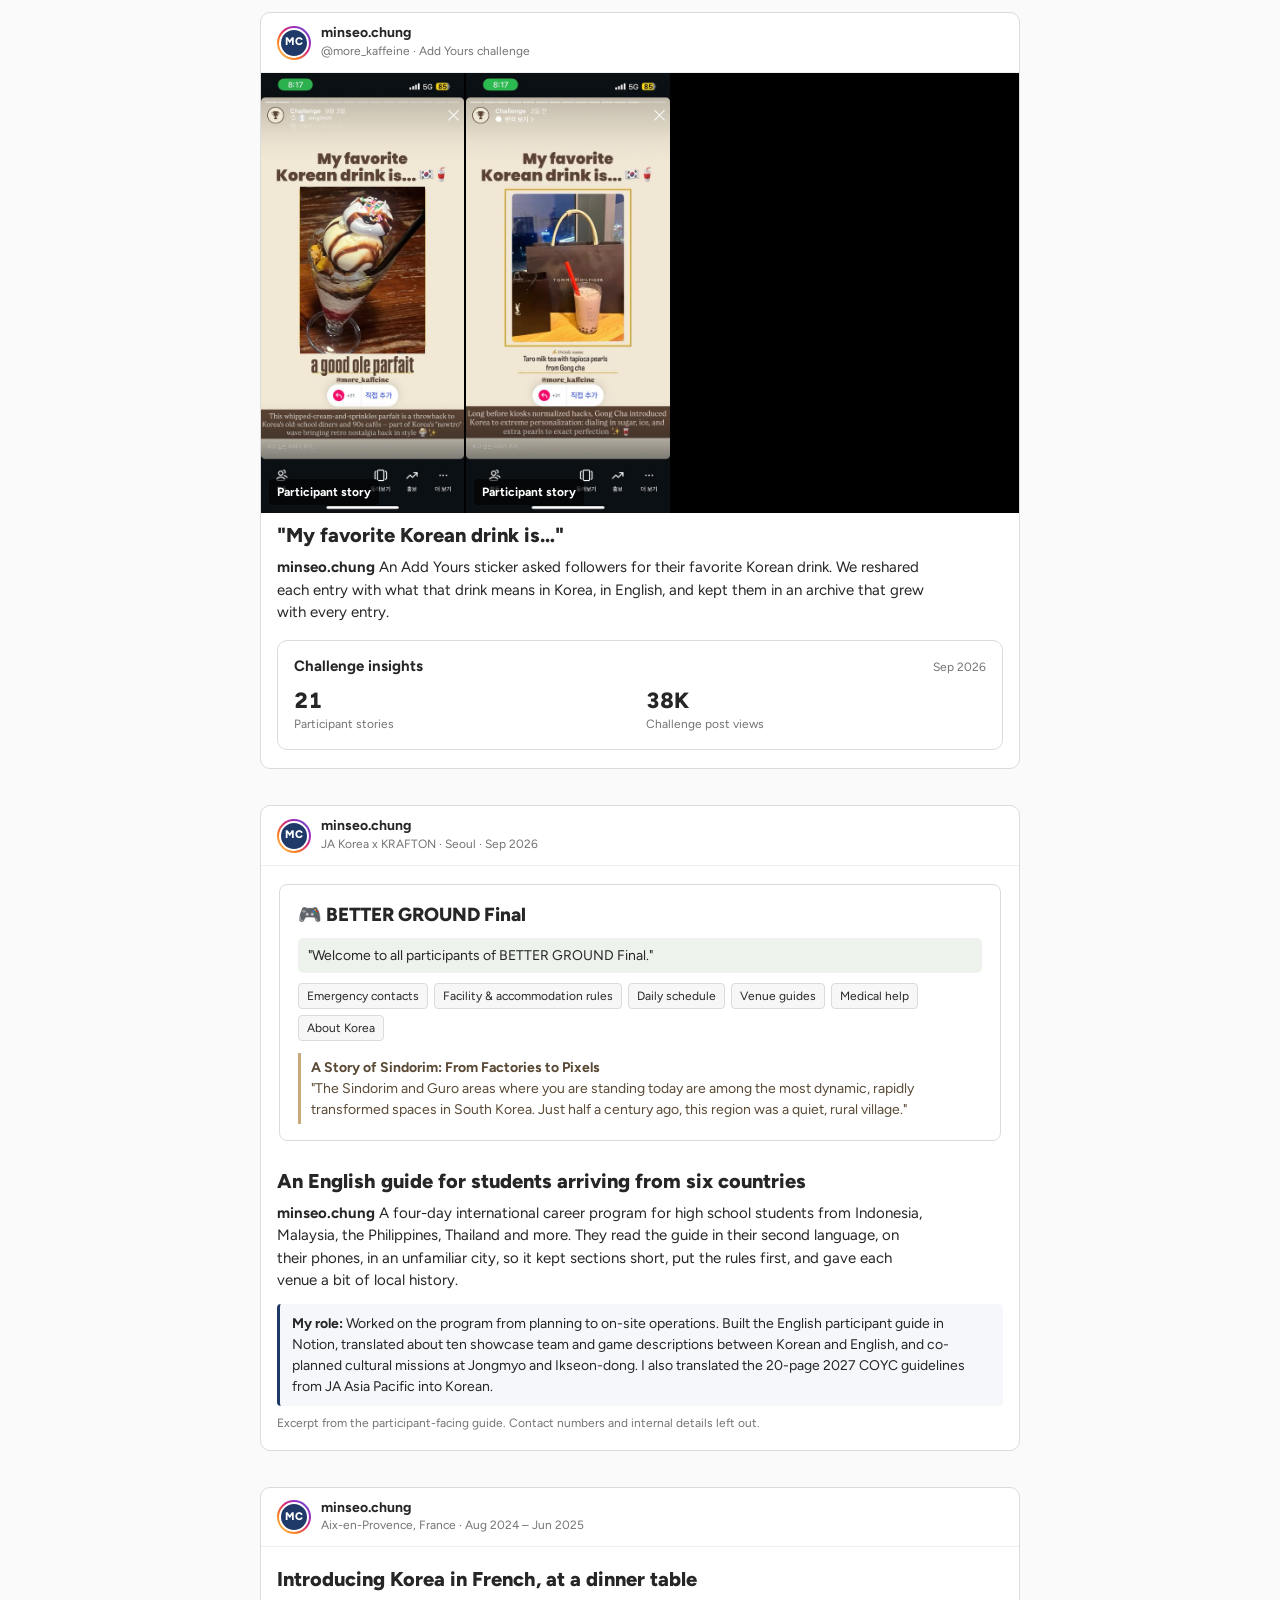
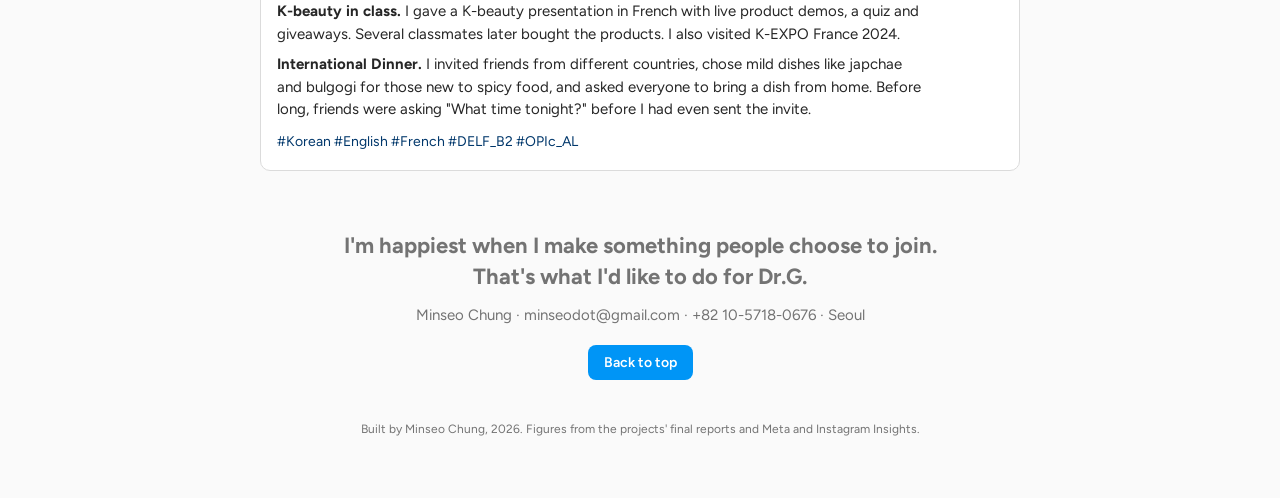
==== commit 2a6ca366: "Add Open Graph tags, link preview image and favicon og-image.png (1200x630) shows the name and three" ====
--- a/index.html
+++ b/index.html
@@ -4,169 +4,26 @@
 <meta charset="utf-8">
 <meta name="viewport" content="width=device-width, initial-scale=1">
 <title>Minseo Chung Portfolio</title>
+<meta name="description" content="I make social content people choose to join, then check the numbers to see if they did. Korean · English · French.">
+<link rel="icon" href="favicon.svg" type="image/svg+xml">
+<link rel="icon" href="favicon-32.png" sizes="32x32" type="image/png">
+<link rel="apple-touch-icon" href="apple-touch-icon.png">
+<meta name="theme-color" content="#fafafa">
+
+<!-- Open Graph: link previews in KakaoTalk, LinkedIn, Slack, etc. Image URLs must be absolute. -->
+<meta property="og:type" content="website">
+<meta property="og:site_name" content="Minseo Chung Portfolio">
+<meta property="og:url" content="https://minseo-portfolio.vercel.app/">
+<meta property="og:title" content="Minseo Chung · Campaign &amp; Content Portfolio">
+<meta property="og:description" content="I make social content people choose to join, then check the numbers to see if they did. Korean · English · French.">
+<meta property="og:image" content="https://minseo-portfolio.vercel.app/og-image.png">
+<meta property="og:image:width" content="1200">
+<meta property="og:image:height" content="630">
+<meta property="og:image:alt" content="Minseo Chung, Campaign &amp; Content. +49% CTR from a thumbnail A/B test, 128,976 views on a new Instagram account, app users in 12 countries.">
+<meta name="twitter:card" content="summary_large_image">
 <link rel="preconnect" href="https://fonts.googleapis.com">
 <link href="https://fonts.googleapis.com/css2?family=Figtree:wght@400;500;600;700;800&family=Grand+Hotel&display=swap" rel="stylesheet">
-<style>
-  :root {
-    /* Layout idea: an Instagram profile. Grid of posts on top, the same posts below as a feed, each with its real Insights. */
-    --bg: #fafafa;
-    --card: #ffffff;
-    --ink: #262626;
-    --muted: #737373;
-    --line: #dbdbdb;
-    --blue: #0095f6;
-    --ring: linear-gradient(45deg, #feda75, #fa7e1e 30%, #d62976 55%, #962fbf 75%, #4f5bd5);
-    --font-body: "Figtree", -apple-system, "Segoe UI", Roboto, "Helvetica Neue", Arial, sans-serif;
-    --font-logo: "Grand Hotel", "Brush Script MT", cursive;
-    color-scheme: light;
-  }
-  * { box-sizing: border-box; margin: 0; padding: 0; }
-  html { scroll-behavior: smooth; }
-  @media (prefers-reduced-motion: reduce) { html { scroll-behavior: auto; } * { transition: none !important; } }
-  body { background: var(--bg); color: var(--ink); font-family: var(--font-body); font-size: 15px; line-height: 1.5; }
-  a { color: inherit; }
-  a:focus-visible, button:focus-visible { outline: 2px solid var(--blue); outline-offset: 2px; }
-  img { max-width: 100%; display: block; }
-  h1, h2, h3 { text-wrap: balance; }
-  .num { font-variant-numeric: tabular-nums; }
-
-  /* top bar */
-  .top { position: sticky; top: 0; z-index: 20; background: var(--card); border-bottom: 1px solid var(--line); }
-  .top .in { max-width: 975px; margin: 0 auto; padding: 10px 20px; display: flex; align-items: center; gap: 16px; }
-  .logo { font-family: var(--font-logo); font-size: 30px; line-height: 1; margin-right: auto; text-decoration: none; }
-  .top a.tl { font-size: 14px; font-weight: 600; text-decoration: none; color: var(--muted); }
-  .top a.tl:hover { color: var(--ink); }
-  .btn { display: inline-block; background: var(--blue); color: #fff; font-weight: 600; font-size: 14px; padding: 7px 16px; border-radius: 8px; text-decoration: none; }
-
-  main { max-width: 975px; margin: 0 auto; padding: 30px 20px 60px; }
-
-  /* profile header */
-  .profile { display: grid; grid-template-columns: 290px 1fr; gap: 28px; align-items: center; padding-bottom: 36px; }
-  .avatar { justify-self: center; width: 160px; height: 160px; border-radius: 50%; padding: 4px; background: var(--ring); }
-  .avatar span { width: 100%; height: 100%; border-radius: 50%; border: 4px solid var(--card); background: #1f3a68; color: #fff; display: grid; place-items: center; font-weight: 800; font-size: 44px; letter-spacing: .02em; }
-  .p-row { display: flex; align-items: center; gap: 14px; flex-wrap: wrap; }
-  .handle { font-size: 22px; font-weight: 500; }
-  .btn.ghost { background: #efefef; color: var(--ink); }
-  .stats { display: flex; gap: 36px; margin: 18px 0; font-size: 16px; flex-wrap: wrap; }
-  .stats b { font-weight: 700; }
-  .bio b { font-weight: 700; }
-  .bio p { max-width: 560px; }
-  .bio .cat { color: var(--muted); font-size: 14px; }
-  .bio a { color: #00376b; font-weight: 600; text-decoration: none; }
-
-  /* highlights */
-  .hl { display: flex; gap: 34px; padding: 0 0 40px 30px; overflow-x: auto; }
-  .hl a { text-decoration: none; display: flex; flex-direction: column; align-items: center; gap: 8px; flex: 0 0 auto; }
-  .hl .c { width: 78px; height: 78px; border-radius: 50%; padding: 3px; background: var(--line); }
-  .hl .c > span { display: block; width: 100%; height: 100%; border-radius: 50%; border: 3px solid var(--card); overflow: hidden; background: #f1f1f1; }
-  .hl .c img { width: 100%; height: 100%; object-fit: cover; }
-  .hl .c .txt { display: grid; place-items: center; font-weight: 800; font-size: 13px; color: #fff; background: #1f3a68; }
-  .hl small { font-size: 12px; font-weight: 600; }
-
-  /* tabs */
-  .tabs { border-top: 1px solid var(--line); display: flex; justify-content: center; gap: 56px; }
-  .tabs a { font-size: 12px; font-weight: 600; letter-spacing: .1em; text-transform: uppercase; color: var(--muted); padding: 16px 0; text-decoration: none; border-top: 1px solid transparent; margin-top: -1px; }
-  .tabs a.on { color: var(--ink); border-top-color: var(--ink); }
-
-  /* grid */
-  .grid { display: grid; grid-template-columns: repeat(3, 1fr); gap: 4px; }
-  .tile { position: relative; aspect-ratio: 3 / 4; overflow: hidden; background: #ddd; text-decoration: none; display: block; }
-  .tile img { width: 100%; height: 100%; object-fit: cover; object-position: top; }
-  .tile .ov { position: absolute; inset: 0; background: rgba(0,0,0,.42); color: #fff; display: flex; flex-direction: column; align-items: center; justify-content: center; gap: 4px; text-align: center; padding: 12px; opacity: 0; transition: opacity .15s; }
-  .tile .ov b { font-size: 26px; font-weight: 800; }
-  .tile .ov span { font-size: 13px; font-weight: 600; }
-  .tile:hover .ov, .tile:focus-visible .ov { opacity: 1; }
-  .tile .badge { position: absolute; top: 8px; right: 8px; background: rgba(0,0,0,.55); color: #fff; font-size: 11px; font-weight: 700; padding: 3px 7px; border-radius: 4px; }
-  .tile.text { display: flex; flex-direction: column; justify-content: space-between; padding: 18px; color: #fff; }
-  .tile.text .k { font-size: 11px; letter-spacing: .12em; text-transform: uppercase; font-weight: 700; opacity: .85; }
-  .tile.text .h { font-size: 21px; font-weight: 800; line-height: 1.2; }
-  .tile.text .s { font-size: 13px; opacity: .9; }
-  .t-navy { background: #1f3a68; } .t-green { background: #3d6b4f; } .t-rose { background: #b0485f; }
-  .split { display: grid; grid-template-columns: 1fr 1fr; height: 100%; }
-  .split img { height: 100%; }
-
-  /* feed */
-  .feed-head { text-align: center; margin: 64px 0 24px; }
-  .feed-head h2 { font-size: 22px; font-weight: 800; }
-  .feed-head p { color: var(--muted); font-size: 14px; }
-  .post { background: var(--card); border: 1px solid var(--line); border-radius: 10px; margin: 0 auto 36px; max-width: 760px; overflow: hidden; scroll-margin-top: 70px; }
-  .ph { display: flex; align-items: center; gap: 10px; padding: 12px 16px; border-bottom: 1px solid #efefef; }
-  .mini { width: 34px; height: 34px; border-radius: 50%; padding: 2px; background: var(--ring); flex: 0 0 auto; }
-  .mini span { width: 100%; height: 100%; border-radius: 50%; border: 2px solid var(--card); background: #1f3a68; color: #fff; display: grid; place-items: center; font-size: 11px; font-weight: 800; }
-  .ph .who { font-weight: 700; font-size: 14px; line-height: 1.2; }
-  .ph .loc { font-size: 12px; color: var(--muted); }
-  .media { background: #000; display: flex; gap: 2px; overflow-x: auto; scroll-snap-type: x mandatory; }
-  .media img { flex: 0 0 auto; height: 440px; width: auto; scroll-snap-align: start; object-fit: cover; }
-  .media.light { background: #f3f3f3; justify-content: center; }
-  .media.light img { height: auto; max-height: 440px; width: 100%; object-fit: contain; }
-  .media figure { position: relative; flex: 0 0 auto; }
-  .media figcaption { position: absolute; left: 8px; bottom: 8px; background: rgba(0,0,0,.65); color: #fff; font-size: 12px; font-weight: 700; padding: 4px 8px; border-radius: 4px; }
-  .media figure.win img { outline: 4px solid #ffd54a; outline-offset: -4px; }
-  .act { display: flex; gap: 14px; padding: 10px 16px 0; font-size: 22px; }
-  .act svg { width: 24px; height: 24px; }
-  .body { padding: 6px 16px 18px; }
-  .body .t { font-size: 20px; font-weight: 800; line-height: 1.25; margin: 4px 0 8px; }
-  .cap { font-size: 15px; max-width: 65ch; }
-  .cap b { font-weight: 700; }
-  .cap + .cap { margin-top: 8px; }
-  .tags { color: #00376b; font-size: 14px; margin-top: 10px; }
-  .role { margin-top: 12px; font-size: 14px; background: #f5f7fb; border-left: 3px solid #1f3a68; padding: 9px 12px; border-radius: 4px; }
-
-  /* insights */
-  .ins { margin-top: 16px; border: 1px solid var(--line); border-radius: 10px; padding: 14px 16px 16px; }
-  .ins-h { display: flex; justify-content: space-between; align-items: baseline; gap: 10px; flex-wrap: wrap; }
-  .ins-h b { font-size: 15px; }
-  .ins-h span { font-size: 12px; color: var(--muted); }
-  .kpis { display: grid; grid-template-columns: repeat(4, 1fr); gap: 12px; margin-top: 12px; }
-  .kpi .v { font-size: 22px; font-weight: 800; line-height: 1.1; }
-  .kpi .l { font-size: 12px; color: var(--muted); margin-top: 2px; }
-  .bar { margin-top: 12px; }
-  .bar .lb { display: flex; justify-content: space-between; font-size: 13px; }
-  .bar .tr { height: 8px; background: #efefef; border-radius: 4px; overflow: hidden; margin-top: 4px; }
-  .bar .fl { height: 100%; background: var(--ring); }
-  .bar .fl.b { background: #c7c7c7; }
-  table { width: 100%; border-collapse: collapse; margin-top: 10px; font-size: 14px; }
-  th, td { text-align: right; padding: 7px 6px; border-bottom: 1px solid #efefef; }
-  th:first-child, td:first-child { text-align: left; }
-  th { font-size: 11px; letter-spacing: .08em; text-transform: uppercase; color: var(--muted); font-weight: 700; }
-  td.up { font-weight: 800; color: #1f3a68; }
-  .fine { font-size: 12px; color: var(--muted); margin-top: 8px; }
-  .guide { background: #fff; border: 1px solid var(--line); border-radius: 8px; margin: 18px; padding: 16px 18px; font-size: 14px; }
-  .guide .gt { font-size: 19px; font-weight: 800; }
-  .guide .gq { background: #edf3ec; padding: 7px 10px; border-radius: 5px; margin-top: 8px; }
-  .guide .chips { display: flex; flex-wrap: wrap; gap: 6px; margin-top: 10px; }
-  .guide .chips span { font-size: 12px; border: 1px solid var(--line); background: #f7f7f7; padding: 3px 8px; border-radius: 4px; }
-  .guide .story { margin-top: 12px; border-left: 3px solid #c8a97e; padding: 4px 0 4px 10px; color: #5a4a36; }
-  .end { text-align: center; max-width: 620px; margin: 60px auto 0; }
-  .end .q { font-size: 22px; font-weight: 700; line-height: 1.4; }
-  .end p { color: var(--muted); margin-top: 12px; }
-  .end .btn { margin-top: 18px; }
-  .foot { text-align: center; color: var(--muted); font-size: 12px; margin-top: 40px; }
-
-  @media (max-width: 735px) {
-    main { padding: 18px 16px 48px; }
-    .top a.tl { display: none; }
-    .profile { grid-template-columns: 96px 1fr; gap: 18px; align-items: start; padding-bottom: 22px; }
-    .avatar { width: 92px; height: 92px; padding: 3px; }
-    .avatar span { font-size: 26px; border-width: 3px; }
-    .handle { font-size: 19px; }
-    .stats { gap: 18px; font-size: 14px; margin: 10px 0; }
-    .bio { grid-column: 1 / -1; }
-    .hl { gap: 18px; padding: 0 0 24px; }
-    .hl .c { width: 64px; height: 64px; }
-    .tabs { gap: 30px; }
-    .grid { gap: 2px; }
-    .tile.text { padding: 10px; }
-    .tile.text .h { font-size: 14px; }
-    .tile.text .s, .tile.text .k { font-size: 10px; }
-    .tile .badge { font-size: 9px; padding: 2px 5px; }
-    .post { border-radius: 0; border-left: 0; border-right: 0; }
-    .media img { height: 360px; }
-    .kpis { grid-template-columns: repeat(2, 1fr); }
-    table { font-size: 12.5px; }
-    th, td { padding: 6px 3px; }
-  }
-</style>
+<link rel="stylesheet" href="style.css">
 </head>
 <body>
 
@@ -220,182 +77,15 @@
     <a href="#feed">Insights</a>
   </nav>
 
-  <!-- GRID -->
-  <section class="grid" aria-label="Posts">
-    <a class="tile" href="#midori-strategy" style="background:#f7f4ec"><img src="a/m29-000.jpg" alt="Midori character sheet" style="object-fit:contain; object-position:center"><span class="badge">01 MIDORI</span><span class="ov"><b>Strategy</b><span>A character account for a 32-store brand</span></span></a>
-    <a class="tile" href="#midori-content"><img src="a/m46-003.jpg" alt="Solo-dining level test Reel"><span class="badge">REEL</span><span class="ov"><b class="num">~90</b><span>people joined the comment event</span></span></a>
-    <a class="tile" href="#midori-content"><img src="a/m47-003.jpg" alt="Who pays tonight roulette Reel"><span class="badge">REEL</span><span class="ov"><b class="num">73</b><span>of 246 shares on the account</span></span></a>
-
-    <a class="tile" href="#midori-ab"><span class="split"><img style="object-position:center" src="a/thumb_char.jpg" alt="Thumbnail A, character scene"><img style="object-position:center" src="a/thumb_food.jpg" alt="Thumbnail B, food close-up"></span><span class="badge">A/B TEST</span><span class="ov"><b class="num">+49%</b><span>CTR for the food close-up</span></span></a>
-    <a class="tile" href="#midori-content"><img src="a/m48-002.jpg" alt="In-store Reel"><span class="badge">REEL</span><span class="ov"><b class="num">41</b><span>of 126 profile visits</span></span></a>
-    <a class="tile" href="#midori-content"><img src="a/m44-008.jpg" alt="Paid Reel creative"><span class="badge">AD</span><span class="ov"><b class="num">3.71%</b><span>link clicks relative to reach</span></span></a>
-
-    <a class="tile" href="#kaffeine"><img src="a/k6-002.jpg" alt="Who Ordered This? game art"><span class="badge">02 K-AFFEINE</span><span class="ov"><b class="num">12</b><span>countries of app users</span></span></a>
-    <a class="tile" href="#kaffeine-challenge"><img src="a/k16-001.jpg" alt="Favorite Korean drink story"><span class="badge">STORY</span><span class="ov"><b class="num">21</b><span>participant stories</span></span></a>
-    <a class="tile" href="#kaffeine"><img src="a/k16-002.jpg" alt="Favorite Korean drink story"><span class="badge">STORY</span><span class="ov"><b class="num">95.8%</b><span>of views from non-followers</span></span></a>
-
-    <a class="tile text t-navy" href="#better-ground"><span class="k">03 · JA Korea x KRAFTON</span><span class="h">An English guide for students from six countries</span><span class="s">BETTER GROUND Final · Sep 2026</span></a>
-    <a class="tile text t-rose" href="#france"><span class="k">Aix-Marseille · 2024–25</span><span class="h">K-beauty, presented in French</span><span class="s">Live demos, a quiz, giveaways</span></a>
-    <a class="tile text t-green" href="#france"><span class="k">Aix-Marseille · 2024–25</span><span class="h">International Dinner</span><span class="s">Guests proposed the next one</span></a>
-  </section>
+  <!-- GRID: filled by script.js from data/posts.json -->
+  <section class="grid" id="grid" aria-label="Posts"></section>
 
   <!-- FEED -->
   <div class="feed-head" id="feed">
     <h2>Posts with insights</h2>
     <p>Every number below comes from the final project reports or Meta and Instagram Insights.</p>
   </div>
-
-  <!-- POST 1 -->
-  <article class="post" id="midori-strategy">
-    <div class="ph"><span class="mini"><span>MC</span></span><div><div class="who">minseo.chung</div><div class="loc">Hankyung.com Marketing Job Project · Apr–Jun 2026</div></div></div>
-    <div class="media light"><img src="a/m29-000.jpg" alt="Character sheet for Midori"></div>
-    <div class="body">
-      <h3 class="t">Building a character-led Instagram account for Midoin</h3>
-      <p class="cap"><b>minseo.chung</b> Midoin runs 32+ restaurants, and its official Instagram (about 11K followers) mostly shared menus and promotions. That left room for a second account built on character and storytelling.</p>
-      <p class="cap">Our audience: women in their 20s and 30s (core 22–29) who find restaurants on Reels and Explore, skip anything that looks like an ad, and save and send what feels like their own story. So we created <b>Midori</b>, a picky eater who speaks for them: "a meal worth recording, for picky tastes."</p>
-      <p class="tags">#competitoranalysis #SWOT #personas #AISAS #ownedearnedpaid</p>
-      <div class="role"><b>My role:</b> Team leader of three. Ran the eight-week timeline and assigned roles, produced Reels and four-panel comics (ChatGPT, Kling AI, CapCut, Canva), and designed the Meta Ads A/B test.</div>
-    </div>
-  </article>
-
-  <!-- POST 2 -->
-  <article class="post" id="midori-content">
-    <div class="ph"><span class="mini"><span>MC</span></span><div><div class="who">minseo.chung</div><div class="loc">@midori__kr · swipe →</div></div></div>
-    <div class="media">
-      <figure><img src="a/m46-003.jpg" alt="Solo-dining level test"><figcaption>Join</figcaption></figure>
-      <figure><img src="a/m47-003.jpg" alt="Who pays tonight roulette"><figcaption>Send</figcaption></figure>
-      <figure><img src="a/m48-002.jpg" alt="Reel shot in store"><figcaption>Visit</figcaption></figure>
-      <figure><img src="a/m44-008.jpg" alt="Paid Reel creative"><figcaption>Paid</figcaption></figure>
-    </div>
-    <div class="body">
-      <h3 class="t">From interactive Reels to profile visits</h3>
-      <p class="cap"><b>Join:</b> a "solo-dining level test" asked people to comment their level. It led the account in views and follows, and about 90 people joined the event.</p>
-      <p class="cap"><b>Send:</b> a couple's "who pays tonight" roulette drew 73 of the account's 246 shares. <b>Visit:</b> a Reel shot in store drove 41 of 126 profile visits. <b>Paid:</b> a relatable couple scene became the ad creative.</p>
-      <div class="ins">
-        <div class="ins-h"><b>Account insights</b><span>May 18 – Jun 16, 2026</span></div>
-        <div class="kpis num">
-          <div class="kpi"><div class="v">128,976</div><div class="l">Views</div></div>
-          <div class="kpi"><div class="v">72,801</div><div class="l">Accounts reached</div></div>
-          <div class="kpi"><div class="v">1,451</div><div class="l">Interactions</div></div>
-          <div class="kpi"><div class="v">168</div><div class="l">Followers, new account</div></div>
-        </div>
-        <div class="bar"><div class="lb"><span>Views by format: Reels</span><span class="num">95.1%</span></div><div class="tr"><div class="fl" style="width:95.1%"></div></div></div>
-      </div>
-    </div>
-  </article>
-
-  <!-- POST 3 -->
-  <article class="post" id="midori-ab">
-    <div class="ph"><span class="mini"><span>MC</span></span><div><div class="who">minseo.chung</div><div class="loc">Meta Ads Manager · same Reel, two thumbnails, run at the same time</div></div></div>
-    <div class="media">
-      <figure><img src="a/thumb_char.jpg" alt="Thumbnail A, character scene"><figcaption>A · Character scene</figcaption></figure>
-      <figure class="win"><img src="a/thumb_food.jpg" alt="Thumbnail B, food close-up"><figcaption>B · Food close-up ✓</figcaption></figure>
-    </div>
-    <div class="body">
-      <h3 class="t">Testing one variable: the first frame</h3>
-      <p class="cap"><b>minseo.chung</b> Same Reel, same budget, same time. Only the thumbnail changed. The food close-up won on every metric, so we kept it.</p>
-      <div class="ins">
-        <div class="ins-h"><b>Ad insights</b><span>A · Character vs B · Food</span></div>
-        <table class="num">
-          <tr><th>Metric</th><th>A</th><th>B</th><th>Change</th></tr>
-          <tr><td>Reach</td><td>17,904</td><td>27,045</td><td class="up">+51%</td></tr>
-          <tr><td>Clicks</td><td>26</td><td>61</td><td class="up">+135%</td></tr>
-          <tr><td>CTR</td><td>0.118%</td><td>0.176%</td><td class="up">+49%</td></tr>
-          <tr><td>Cost per click</td><td>KRW 852</td><td>KRW 554</td><td class="up">−35%</td></tr>
-          <tr><td>Post engagement</td><td>1,610</td><td>2,601</td><td class="up">+62%</td></tr>
-        </table>
-        <p class="fine">I designed the test; a teammate operated the ad account.</p>
-      </div>
-      <div class="ins">
-        <div class="ins-h"><b>Campaigns against a KPI</b><span>May 26 – Jun 5, 2026</span></div>
-        <p class="cap" style="margin-top:8px">Target: 2% link clicks relative to reach. We ran two campaigns with different objectives.</p>
-        <div class="bar"><div class="lb"><span>Link-click objective · 53,575 reached</span><span class="num"><b>3.71%</b></span></div><div class="tr"><div class="fl" style="width:92.75%"></div></div></div>
-        <div class="bar"><div class="lb"><span>Impressions objective · 50,233 reached</span><span class="num">0.06%</span></div><div class="tr"><div class="fl b" style="width:1.5%"></div></div></div>
-        <div class="bar"><div class="lb"><span style="color:var(--muted)">Target</span><span class="num" style="color:var(--muted)">2.00%</span></div><div class="tr"><div class="fl b" style="width:50%"></div></div></div>
-        <p class="cap" style="margin-top:10px">What I took away: match the campaign objective to the KPI you care about.</p>
-        <p class="fine">Allocated paid budget KRW 600,000; KRW 472,907 spent across the two campaigns. Bars scaled to 4%.</p>
-      </div>
-    </div>
-  </article>
-
-  <!-- POST 4 -->
-  <article class="post" id="kaffeine">
-    <div class="ph"><span class="mini"><span>MC</span></span><div><div class="who">minseo.chung</div><div class="loc">Korea Foundation Digital Public Diplomacy Academy · Jul–Sep 2026</div></div></div>
-    <div class="media light"><img src="a/k6-002.jpg" alt="Who Ordered This? game art"></div>
-    <div class="body">
-      <h3 class="t">Making Korean café culture easier to explore</h3>
-      <p class="cap"><b>minseo.chung</b> Foreign visitors often freeze at Korean café kiosks. Our team of seven built two answers: <b>Who Ordered This?</b>, an iOS game where you make Korean drinks and help customers at a kiosk, and <b>@more_kaffeine</b>, an Instagram magazine on café culture.</p>
-      <div class="role"><b>My role:</b> Ran Meta ads for the magazine's posts, managed the team's KRW 4.5M budget, and built parts of the app backend.</div>
-      <div class="ins">
-        <div class="ins-h"><b>Magazine insights</b><span>Aug 23 – Sep 19, 2026 · 28 days</span></div>
-        <div class="kpis num">
-          <div class="kpi"><div class="v">108,425</div><div class="l">Views</div></div>
-          <div class="kpi"><div class="v">58,957</div><div class="l">Accounts reached</div></div>
-          <div class="kpi"><div class="v">+198</div><div class="l">Net followers</div></div>
-          <div class="kpi"><div class="v">1.87%</div><div class="l">Avg. engagement</div></div>
-        </div>
-        <div class="bar"><div class="lb"><span>Views from non-followers</span><span class="num">95.8%</span></div><div class="tr"><div class="fl" style="width:95.8%"></div></div></div>
-        <div class="bar"><div class="lb"><span>Interactions from non-followers</span><span class="num">78%</span></div><div class="tr"><div class="fl" style="width:78%"></div></div></div>
-      </div>
-      <div class="ins">
-        <div class="ins-h"><b>App insights</b><span>as of Sep 19, 2026</span></div>
-        <div class="kpis num">
-          <div class="kpi"><div class="v">12</div><div class="l">Countries of users</div></div>
-          <div class="kpi"><div class="v">793</div><div class="l">Play sessions</div></div>
-          <div class="kpi"><div class="v">40</div><div class="l">Sign-ups, 19 foreign</div></div>
-          <div class="kpi"><div class="v">0</div><div class="l">Download ads</div></div>
-        </div>
-      </div>
-    </div>
-  </article>
-
-  <!-- POST 5 -->
-  <article class="post" id="kaffeine-challenge">
-    <div class="ph"><span class="mini"><span>MC</span></span><div><div class="who">minseo.chung</div><div class="loc">@more_kaffeine · Add Yours challenge</div></div></div>
-    <div class="media">
-      <figure><img src="a/k16-001.jpg" alt="Participant story: parfait"><figcaption>Participant story</figcaption></figure>
-      <figure><img src="a/k16-002.jpg" alt="Participant story: drink"><figcaption>Participant story</figcaption></figure>
-    </div>
-    <div class="body">
-      <h3 class="t">"My favorite Korean drink is…"</h3>
-      <p class="cap"><b>minseo.chung</b> An Add Yours sticker asked followers for their favorite Korean drink. We reshared each entry with what that drink means in Korea, in English, and kept them in an archive that grew with every entry.</p>
-      <div class="ins">
-        <div class="ins-h"><b>Challenge insights</b><span>Sep 2026</span></div>
-        <div class="kpis num" style="grid-template-columns:repeat(2,1fr)">
-          <div class="kpi"><div class="v">21</div><div class="l">Participant stories</div></div>
-          <div class="kpi"><div class="v">38K</div><div class="l">Challenge post views</div></div>
-        </div>
-      </div>
-    </div>
-  </article>
-
-  <!-- POST 6 -->
-  <article class="post" id="better-ground">
-    <div class="ph"><span class="mini"><span>MC</span></span><div><div class="who">minseo.chung</div><div class="loc">JA Korea x KRAFTON · Seoul · Sep 2026</div></div></div>
-    <div class="guide">
-      <div class="gt">🎮 BETTER GROUND Final</div>
-      <div class="gq">"Welcome to all participants of BETTER GROUND Final."</div>
-      <div class="chips"><span>Emergency contacts</span><span>Facility &amp; accommodation rules</span><span>Daily schedule</span><span>Venue guides</span><span>Medical help</span><span>About Korea</span></div>
-      <div class="story"><b>A Story of Sindorim: From Factories to Pixels</b><br>"The Sindorim and Guro areas where you are standing today are among the most dynamic, rapidly transformed spaces in South Korea. Just half a century ago, this region was a quiet, rural village."</div>
-    </div>
-    <div class="body">
-      <h3 class="t">An English guide for students arriving from six countries</h3>
-      <p class="cap"><b>minseo.chung</b> A four-day international career program for high school students from Indonesia, Malaysia, the Philippines, Thailand and more. They read the guide in their second language, on their phones, in an unfamiliar city, so it kept sections short, put the rules first, and gave each venue a bit of local history.</p>
-      <div class="role"><b>My role:</b> Worked on the program from planning to on-site operations. Built the English participant guide in Notion, translated about ten showcase team and game descriptions between Korean and English, and co-planned cultural missions at Jongmyo and Ikseon-dong. I also translated the 20-page 2027 COYC guidelines from JA Asia Pacific into Korean.</div>
-      <p class="fine">Excerpt from the participant-facing guide. Contact numbers and internal details left out.</p>
-    </div>
-  </article>
-
-  <!-- POST 7 -->
-  <article class="post" id="france">
-    <div class="ph"><span class="mini"><span>MC</span></span><div><div class="who">minseo.chung</div><div class="loc">Aix-en-Provence, France · Aug 2024 – Jun 2025</div></div></div>
-    <div class="body" style="padding-top:16px">
-      <h3 class="t">Introducing Korea in French, at a dinner table</h3>
-      <p class="cap"><b>K-beauty in class.</b> I gave a K-beauty presentation in French with live product demos, a quiz and giveaways. Several classmates later bought the products. I also visited K-EXPO France 2024.</p>
-      <p class="cap"><b>International Dinner.</b> I invited friends from different countries, chose mild dishes like japchae and bulgogi for those new to spicy food, and asked everyone to bring a dish from home. Before long, friends were asking "What time tonight?" before I had even sent the invite.</p>
-      <p class="tags">#Korean #English #French #DELF_B2 #OPIc_AL</p>
-    </div>
-  </article>
+  <!-- POSTS: inserted here by script.js from data/posts.json -->
 
   <!-- END -->
   <section class="end" id="contact">
@@ -407,5 +97,6 @@
   <p class="foot">Built by Minseo Chung, 2026. Figures from the projects' final reports and Meta and Instagram Insights.</p>
 </main>
 
+<script src="script.js"></script>
 </body>
 </html>
--- a/style.css
+++ b/style.css
@@ -0,0 +1,256 @@
+:root {
+  /* Layout idea: an Instagram profile. Grid of posts on top, the same posts below as a feed, each with its real Insights. */
+  --bg: #fafafa;
+  --card: #ffffff;
+  --ink: #262626;
+  --muted: #737373;
+  --line: #dbdbdb;
+  --blue: #0095f6;
+  --ring: linear-gradient(45deg, #feda75, #fa7e1e 30%, #d62976 55%, #962fbf 75%, #4f5bd5);
+  --font-body: "Figtree", -apple-system, "Segoe UI", Roboto, "Helvetica Neue", Arial, sans-serif;
+  --font-logo: "Grand Hotel", "Brush Script MT", cursive;
+  color-scheme: light;
+}
+* { box-sizing: border-box; margin: 0; padding: 0; }
+html { scroll-behavior: smooth; }
+@media (prefers-reduced-motion: reduce) { html { scroll-behavior: auto; } * { transition: none !important; } }
+body { background: var(--bg); color: var(--ink); font-family: var(--font-body); font-size: 15px; line-height: 1.5; }
+a { color: inherit; }
+a:focus-visible, button:focus-visible { outline: 2px solid var(--blue); outline-offset: 2px; }
+img { max-width: 100%; display: block; }
+h1, h2, h3 { text-wrap: balance; }
+.num { font-variant-numeric: tabular-nums; }
+
+/* top bar */
+.top { position: sticky; top: 0; z-index: 20; background: var(--card); border-bottom: 1px solid var(--line); }
+.top .in { max-width: 975px; margin: 0 auto; padding: 10px 20px; display: flex; align-items: center; gap: 16px; }
+.logo { font-family: var(--font-logo); font-size: 30px; line-height: 1; margin-right: auto; text-decoration: none; }
+.top a.tl { font-size: 14px; font-weight: 600; text-decoration: none; color: var(--muted); }
+.top a.tl:hover { color: var(--ink); }
+.btn { display: inline-block; background: var(--blue); color: #fff; font-weight: 600; font-size: 14px; padding: 7px 16px; border-radius: 8px; text-decoration: none; }
+
+main { max-width: 975px; margin: 0 auto; padding: 30px 20px 60px; }
+
+/* profile header */
+.profile { display: grid; grid-template-columns: 290px 1fr; gap: 28px; align-items: center; padding-bottom: 36px; }
+.avatar { justify-self: center; width: 160px; height: 160px; border-radius: 50%; padding: 4px; background: var(--ring); }
+.avatar span { width: 100%; height: 100%; border-radius: 50%; border: 4px solid var(--card); background: #1f3a68; color: #fff; display: grid; place-items: center; font-weight: 800; font-size: 44px; letter-spacing: .02em; }
+.p-row { display: flex; align-items: center; gap: 14px; flex-wrap: wrap; }
+.handle { font-size: 22px; font-weight: 500; }
+.btn.ghost { background: #efefef; color: var(--ink); }
+.stats { display: flex; gap: 36px; margin: 18px 0; font-size: 16px; flex-wrap: wrap; }
+.stats b { font-weight: 700; }
+.bio b { font-weight: 700; }
+.bio p { max-width: 560px; }
+.bio .cat { color: var(--muted); font-size: 14px; }
+.bio a { color: #00376b; font-weight: 600; text-decoration: none; }
+
+/* highlights */
+.hl { display: flex; gap: 34px; padding: 0 0 40px 30px; overflow-x: auto; }
+.hl a { text-decoration: none; display: flex; flex-direction: column; align-items: center; gap: 8px; flex: 0 0 auto; }
+.hl .c { width: 78px; height: 78px; border-radius: 50%; padding: 3px; background: var(--line); }
+.hl .c > span { display: block; width: 100%; height: 100%; border-radius: 50%; border: 3px solid var(--card); overflow: hidden; background: #f1f1f1; }
+.hl .c img { width: 100%; height: 100%; object-fit: cover; }
+.hl .c .txt { display: grid; place-items: center; font-weight: 800; font-size: 13px; color: #fff; background: #1f3a68; }
+.hl small { font-size: 12px; font-weight: 600; }
+
+/* tabs */
+.tabs { border-top: 1px solid var(--line); display: flex; justify-content: center; gap: 56px; }
+.tabs a { font-size: 12px; font-weight: 600; letter-spacing: .1em; text-transform: uppercase; color: var(--muted); padding: 16px 0; text-decoration: none; border-top: 1px solid transparent; margin-top: -1px; }
+.tabs a.on { color: var(--ink); border-top-color: var(--ink); }
+
+/* grid */
+.grid { display: grid; grid-template-columns: repeat(3, 1fr); gap: 4px; }
+.tile { position: relative; aspect-ratio: 3 / 4; overflow: hidden; background: #ddd; text-decoration: none; display: block; }
+.tile img { width: 100%; height: 100%; object-fit: cover; object-position: top; }
+.tile .ov { position: absolute; inset: 0; background: rgba(0,0,0,.42); color: #fff; display: flex; flex-direction: column; align-items: center; justify-content: center; gap: 4px; text-align: center; padding: 12px; opacity: 0; transition: opacity .15s; }
+.tile .ov b { font-size: 26px; font-weight: 800; }
+.tile .ov span { font-size: 13px; font-weight: 600; }
+.tile:hover .ov, .tile:focus-visible .ov { opacity: 1; }
+.tile .badge { position: absolute; top: 8px; right: 8px; background: rgba(0,0,0,.55); color: #fff; font-size: 11px; font-weight: 700; padding: 3px 7px; border-radius: 4px; }
+.tile.text { display: flex; flex-direction: column; justify-content: space-between; padding: 18px; color: #fff; }
+.tile.text .k { font-size: 11px; letter-spacing: .12em; text-transform: uppercase; font-weight: 700; opacity: .85; }
+.tile.text .h { font-size: 21px; font-weight: 800; line-height: 1.2; }
+.tile.text .s { font-size: 13px; opacity: .9; }
+.t-navy { background: #1f3a68; } .t-green { background: #3d6b4f; } .t-rose { background: #b0485f; }
+.split { display: grid; grid-template-columns: 1fr 1fr; height: 100%; }
+.split img { height: 100%; }
+
+/* feed */
+.feed-head { text-align: center; margin: 64px 0 24px; }
+.feed-head h2 { font-size: 22px; font-weight: 800; }
+.feed-head p { color: var(--muted); font-size: 14px; }
+.post { background: var(--card); border: 1px solid var(--line); border-radius: 10px; margin: 0 auto 36px; max-width: 760px; overflow: hidden; scroll-margin-top: 70px; }
+.ph { display: flex; align-items: center; gap: 10px; padding: 12px 16px; border-bottom: 1px solid #efefef; }
+.mini { width: 34px; height: 34px; border-radius: 50%; padding: 2px; background: var(--ring); flex: 0 0 auto; }
+.mini span { width: 100%; height: 100%; border-radius: 50%; border: 2px solid var(--card); background: #1f3a68; color: #fff; display: grid; place-items: center; font-size: 11px; font-weight: 800; }
+.ph .who { font-weight: 700; font-size: 14px; line-height: 1.2; }
+.ph .loc { font-size: 12px; color: var(--muted); }
+.media { background: #000; display: flex; gap: 2px; overflow-x: auto; scroll-snap-type: x mandatory; }
+.media img { flex: 0 0 auto; height: 440px; width: auto; scroll-snap-align: start; object-fit: cover; }
+.media.light { background: #f3f3f3; justify-content: center; }
+.media.light img { height: auto; max-height: 440px; width: 100%; object-fit: contain; }
+.media figure { position: relative; flex: 0 0 auto; }
+.media figcaption { position: absolute; left: 8px; bottom: 8px; background: rgba(0,0,0,.65); color: #fff; font-size: 12px; font-weight: 700; padding: 4px 8px; border-radius: 4px; }
+.media figure.win img { outline: 4px solid #ffd54a; outline-offset: -4px; }
+.act { display: flex; gap: 14px; padding: 10px 16px 0; font-size: 22px; }
+.act svg { width: 24px; height: 24px; }
+.body { padding: 6px 16px 18px; }
+.body .t { font-size: 20px; font-weight: 800; line-height: 1.25; margin: 4px 0 8px; }
+.cap { font-size: 15px; max-width: 65ch; }
+.cap b { font-weight: 700; }
+.cap + .cap { margin-top: 8px; }
+.tags { color: #00376b; font-size: 14px; margin-top: 10px; }
+.role { margin-top: 12px; font-size: 14px; background: #f5f7fb; border-left: 3px solid #1f3a68; padding: 9px 12px; border-radius: 4px; }
+
+/* insights */
+.ins { margin-top: 16px; border: 1px solid var(--line); border-radius: 10px; padding: 14px 16px 16px; }
+.ins-h { display: flex; justify-content: space-between; align-items: baseline; gap: 10px; flex-wrap: wrap; }
+.ins-h b { font-size: 15px; }
+.ins-h span { font-size: 12px; color: var(--muted); }
+.kpis { display: grid; grid-template-columns: repeat(4, 1fr); gap: 12px; margin-top: 12px; }
+.kpi .v { font-size: 22px; font-weight: 800; line-height: 1.1; }
+.kpi .l { font-size: 12px; color: var(--muted); margin-top: 2px; }
+.bar { margin-top: 12px; }
+.bar .lb { display: flex; justify-content: space-between; font-size: 13px; }
+.bar .tr { height: 8px; background: #efefef; border-radius: 4px; overflow: hidden; margin-top: 4px; }
+.bar .fl { height: 100%; background: var(--ring); }
+.bar .fl.b { background: #c7c7c7; }
+table { width: 100%; border-collapse: collapse; margin-top: 10px; font-size: 14px; }
+th, td { text-align: right; padding: 7px 6px; border-bottom: 1px solid #efefef; }
+th:first-child, td:first-child { text-align: left; }
+th { font-size: 11px; letter-spacing: .08em; text-transform: uppercase; color: var(--muted); font-weight: 700; }
+td.up { font-weight: 800; color: #1f3a68; }
+.fine { font-size: 12px; color: var(--muted); margin-top: 8px; }
+.guide { background: #fff; border: 1px solid var(--line); border-radius: 8px; margin: 18px; padding: 16px 18px; font-size: 14px; }
+.guide .gt { font-size: 19px; font-weight: 800; }
+.guide .gq { background: #edf3ec; padding: 7px 10px; border-radius: 5px; margin-top: 8px; }
+.guide .chips { display: flex; flex-wrap: wrap; gap: 6px; margin-top: 10px; }
+.guide .chips span { font-size: 12px; border: 1px solid var(--line); background: #f7f7f7; padding: 3px 8px; border-radius: 4px; }
+.guide .story { margin-top: 12px; border-left: 3px solid #c8a97e; padding: 4px 0 4px 10px; color: #5a4a36; }
+.end { text-align: center; max-width: 620px; margin: 60px auto 0; }
+.end .q { font-size: 22px; font-weight: 700; line-height: 1.4; }
+.end p { color: var(--muted); margin-top: 12px; }
+.end .btn { margin-top: 18px; }
+.foot { text-align: center; color: var(--muted); font-size: 12px; margin-top: 40px; }
+
+@media (max-width: 735px) {
+  main { padding: 18px 16px 48px; }
+  .top a.tl { display: none; }
+  .profile { grid-template-columns: 96px 1fr; gap: 18px; align-items: start; padding-bottom: 22px; }
+  .avatar { width: 92px; height: 92px; padding: 3px; }
+  .avatar span { font-size: 26px; border-width: 3px; }
+  .handle { font-size: 19px; }
+  .stats { gap: 18px; font-size: 14px; margin: 10px 0; }
+  .bio { grid-column: 1 / -1; }
+  .hl { gap: 18px; padding: 0 0 24px; }
+  .hl .c { width: 64px; height: 64px; }
+  .tabs { gap: 30px; }
+  .grid { gap: 2px; }
+  .tile.text { padding: 10px; }
+  .tile.text .h { font-size: 14px; }
+  .tile.text .s, .tile.text .k { font-size: 10px; }
+  .tile .badge { font-size: 9px; padding: 2px 5px; }
+  .post { border-radius: 0; border-left: 0; border-right: 0; }
+  .media img { height: 360px; }
+  .kpis { grid-template-columns: repeat(2, 1fr); }
+  table { font-size: 12.5px; }
+  th, td { padding: 6px 3px; }
+}
+
+/* post popup (opened from the grid) */
+html.pm-open { overflow: hidden; }
+.pm { padding: 0; border: 0; background: transparent; width: calc(100vw - 120px); max-width: 1100px; height: min(calc(100vh - 80px), 760px); max-height: none; margin: auto; overflow: visible; color: var(--ink); }
+.pm::backdrop { background: rgba(0,0,0,.65); }
+.pm-x { position: fixed; top: 14px; right: 18px; width: 40px; height: 40px; border: 0; background: none; color: #fff; cursor: pointer; display: grid; place-items: center; z-index: 2; }
+.pm-x svg { width: 26px; height: 26px; }
+.pm-box { display: grid; grid-template-columns: minmax(0, 1fr) 400px; height: 100%; background: var(--card); border-radius: 6px; overflow: hidden; }
+
+.pm-media { position: relative; background: #000; min-width: 0; min-height: 0; }
+.pm-track { display: flex; height: 100%; overflow-x: auto; scroll-snap-type: x mandatory; scrollbar-width: none; overscroll-behavior-x: contain; }
+.pm-track::-webkit-scrollbar { display: none; }
+.pm-track:focus { outline: none; }
+.pm-slide { flex: 0 0 100%; height: 100%; scroll-snap-align: start; scroll-snap-stop: always; position: relative; display: grid; place-items: center; margin: 0; }
+.pm-slide img { position: absolute; inset: 0; width: 100%; height: 100%; object-fit: contain; }
+.pm-slide.light { background: #f3f3f3; }
+.pm-slide figcaption { position: absolute; left: 12px; bottom: 12px; background: rgba(0,0,0,.65); color: #fff; font-size: 12px; font-weight: 700; padding: 4px 8px; border-radius: 4px; }
+.pm-slide.win img { outline: 4px solid #ffd54a; outline-offset: -4px; }
+.pm-scrollable { overflow-y: auto; display: flex; flex-direction: column; }
+.pm-scrollable .guide { margin: auto 24px; }
+.pm-card { color: #fff; display: flex; align-items: flex-start; flex-direction: column; justify-content: space-between; padding: 40px; }
+.pm-card .k { font-size: 12px; letter-spacing: .12em; text-transform: uppercase; font-weight: 700; opacity: .85; }
+.pm-card .h { font-size: 34px; font-weight: 800; line-height: 1.15; max-width: 16ch; text-wrap: balance; }
+.pm-card .s { font-size: 15px; opacity: .9; }
+.pm-nav { position: absolute; top: 50%; transform: translateY(-50%); width: 32px; height: 32px; border-radius: 50%; border: 0; background: rgba(255,255,255,.9); color: var(--ink); font-size: 22px; line-height: 1; font-weight: 700; cursor: pointer; box-shadow: 0 1px 4px rgba(0,0,0,.25); display: grid; place-items: center; padding-bottom: 3px; }
+.pm-nav[hidden] { display: none; }
+.pm-prev { left: 12px; } .pm-next { right: 12px; }
+.pm-dots { position: absolute; left: 0; right: 0; bottom: 14px; display: flex; justify-content: center; gap: 5px; pointer-events: none; }
+.pm-dots i { width: 6px; height: 6px; border-radius: 50%; background: rgba(255,255,255,.5); box-shadow: 0 0 2px rgba(0,0,0,.4); }
+.pm-dots i.on { background: #fff; }
+.pm.single .pm-nav { display: none; }
+
+.pm-side { display: flex; flex-direction: column; min-height: 0; border-left: 1px solid #efefef; }
+.pm-body { flex: 1; overflow-y: auto; padding-top: 14px; }
+.pm-body .t { font-size: 18px; }
+.pm-ins-btn { margin-top: 16px; width: 100%; display: flex; align-items: center; justify-content: center; gap: 8px; font: inherit; font-size: 14px; font-weight: 600; color: var(--ink); background: #efefef; border: 0; border-radius: 8px; padding: 9px 12px; cursor: pointer; }
+.pm-ins-btn:hover { background: #e3e3e3; }
+.pm-ins-btn svg { width: 18px; height: 18px; }
+.pm-ins-btn[aria-expanded="true"] { background: var(--ink); color: #fff; }
+.pm-ins .kpis { grid-template-columns: repeat(2, 1fr); }
+.pm-ins .kpi .v { font-size: 20px; }
+.pm-ins table { font-size: 13px; }
+.pm-ins th, .pm-ins td { padding: 6px 3px; }
+
+@media (max-width: 735px) {
+  .pm { width: 100%; height: 100%; max-width: none; margin: 0; }
+  .pm::backdrop { background: #000; }
+  .pm-box { display: block; border-radius: 0; overflow-y: auto; overscroll-behavior: contain; }
+  .pm-media { height: min(125vw, 62dvh); }
+  .pm-x { position: absolute; top: 10px; right: 10px; width: 36px; height: 36px; border-radius: 50%; background: rgba(0,0,0,.55); }
+  .pm-x svg { width: 20px; height: 20px; }
+  .pm-nav { display: none; }
+  .pm-side { border-left: 0; }
+  .pm-body { overflow: visible; padding-bottom: 40px; }
+  .pm-card { padding: 24px; }
+  .pm-card .h { font-size: 26px; }
+  .pm-scrollable .guide { margin: auto 16px; }
+}
+
+/* stories (opened from the highlight circles) */
+.st { padding: 0; border: 0; margin: 0; width: 100%; height: 100%; max-width: none; max-height: none; background: #1a1a1a; color: #fff; overflow: hidden; }
+.st::backdrop { background: #1a1a1a; }
+.st-card { position: relative; height: calc(100dvh - 32px); aspect-ratio: 9 / 16; max-width: calc(100vw - 32px); margin: 16px auto; background: #000; border-radius: 10px; overflow: hidden; user-select: none; -webkit-user-select: none; -webkit-touch-callout: none; }
+.st-stage, .st-frame { position: absolute; inset: 0; margin: 0; }
+.st-frame img { width: 100%; height: 100%; object-fit: contain; pointer-events: none; }
+.st-frame figcaption { position: absolute; left: 50%; bottom: 28px; transform: translateX(-50%); background: rgba(0,0,0,.65); color: #fff; font-size: 14px; font-weight: 700; padding: 6px 12px; border-radius: 6px; white-space: nowrap; }
+.st-text { display: flex; flex-direction: column; justify-content: center; gap: 18px; padding: 80px 28px 40px; }
+.st-text .k { font-size: 12px; letter-spacing: .12em; text-transform: uppercase; font-weight: 700; opacity: .85; }
+.st-text .h { font-size: 30px; font-weight: 800; line-height: 1.15; text-wrap: balance; }
+.st-text .s { font-size: 15px; opacity: .9; }
+.st-guide { background: #f3f3f3; color: var(--ink); display: flex; flex-direction: column; justify-content: center; padding-top: 64px; overflow: hidden; }
+.st-guide .guide { margin: 0 14px; font-size: 13px; }
+
+/* top overlay: progress bars + header */
+.st-top { position: absolute; left: 0; right: 0; top: 0; padding: 10px 10px 28px; background: linear-gradient(rgba(0,0,0,.45), transparent); pointer-events: none; z-index: 2; }
+.st-bars { display: flex; gap: 4px; }
+.st-bars span { flex: 1; height: 2.5px; border-radius: 2px; background: rgba(255,255,255,.4); overflow: hidden; }
+.st-bars i { display: block; height: 100%; background: #fff; transform-origin: left; }
+.st-head { display: flex; align-items: center; gap: 8px; margin-top: 10px; }
+.st-head .mini { width: 30px; height: 30px; }
+.st-head .mini span { font-size: 10px; }
+.st-label { font-size: 14px; font-weight: 700; text-shadow: 0 1px 2px rgba(0,0,0,.4); }
+.st-paused { font-size: 12px; opacity: .85; }
+.st-x { margin-left: auto; width: 36px; height: 36px; border: 0; background: none; color: #fff; display: grid; place-items: center; cursor: pointer; pointer-events: auto; filter: drop-shadow(0 1px 2px rgba(0,0,0,.5)); }
+.st-x svg { width: 24px; height: 24px; }
+
+/* tap zones: left third goes back, the rest goes forward */
+.st-tap { position: absolute; top: 0; bottom: 0; border: 0; background: transparent; cursor: pointer; z-index: 1; -webkit-tap-highlight-color: transparent; }
+.st-tap-prev { left: 0; width: 33%; }
+.st-tap-next { right: 0; width: 67%; }
+.st-tap:focus-visible { outline: none; box-shadow: inset 0 0 0 2px rgba(255,255,255,.6); }
+.st.paused .st-top { opacity: .35; }
+
+@media (max-width: 735px) {
+  .st-card { height: 100%; width: 100%; max-width: none; aspect-ratio: auto; margin: 0; border-radius: 0; }
+  .st-top { padding-top: max(10px, env(safe-area-inset-top)); }
+}
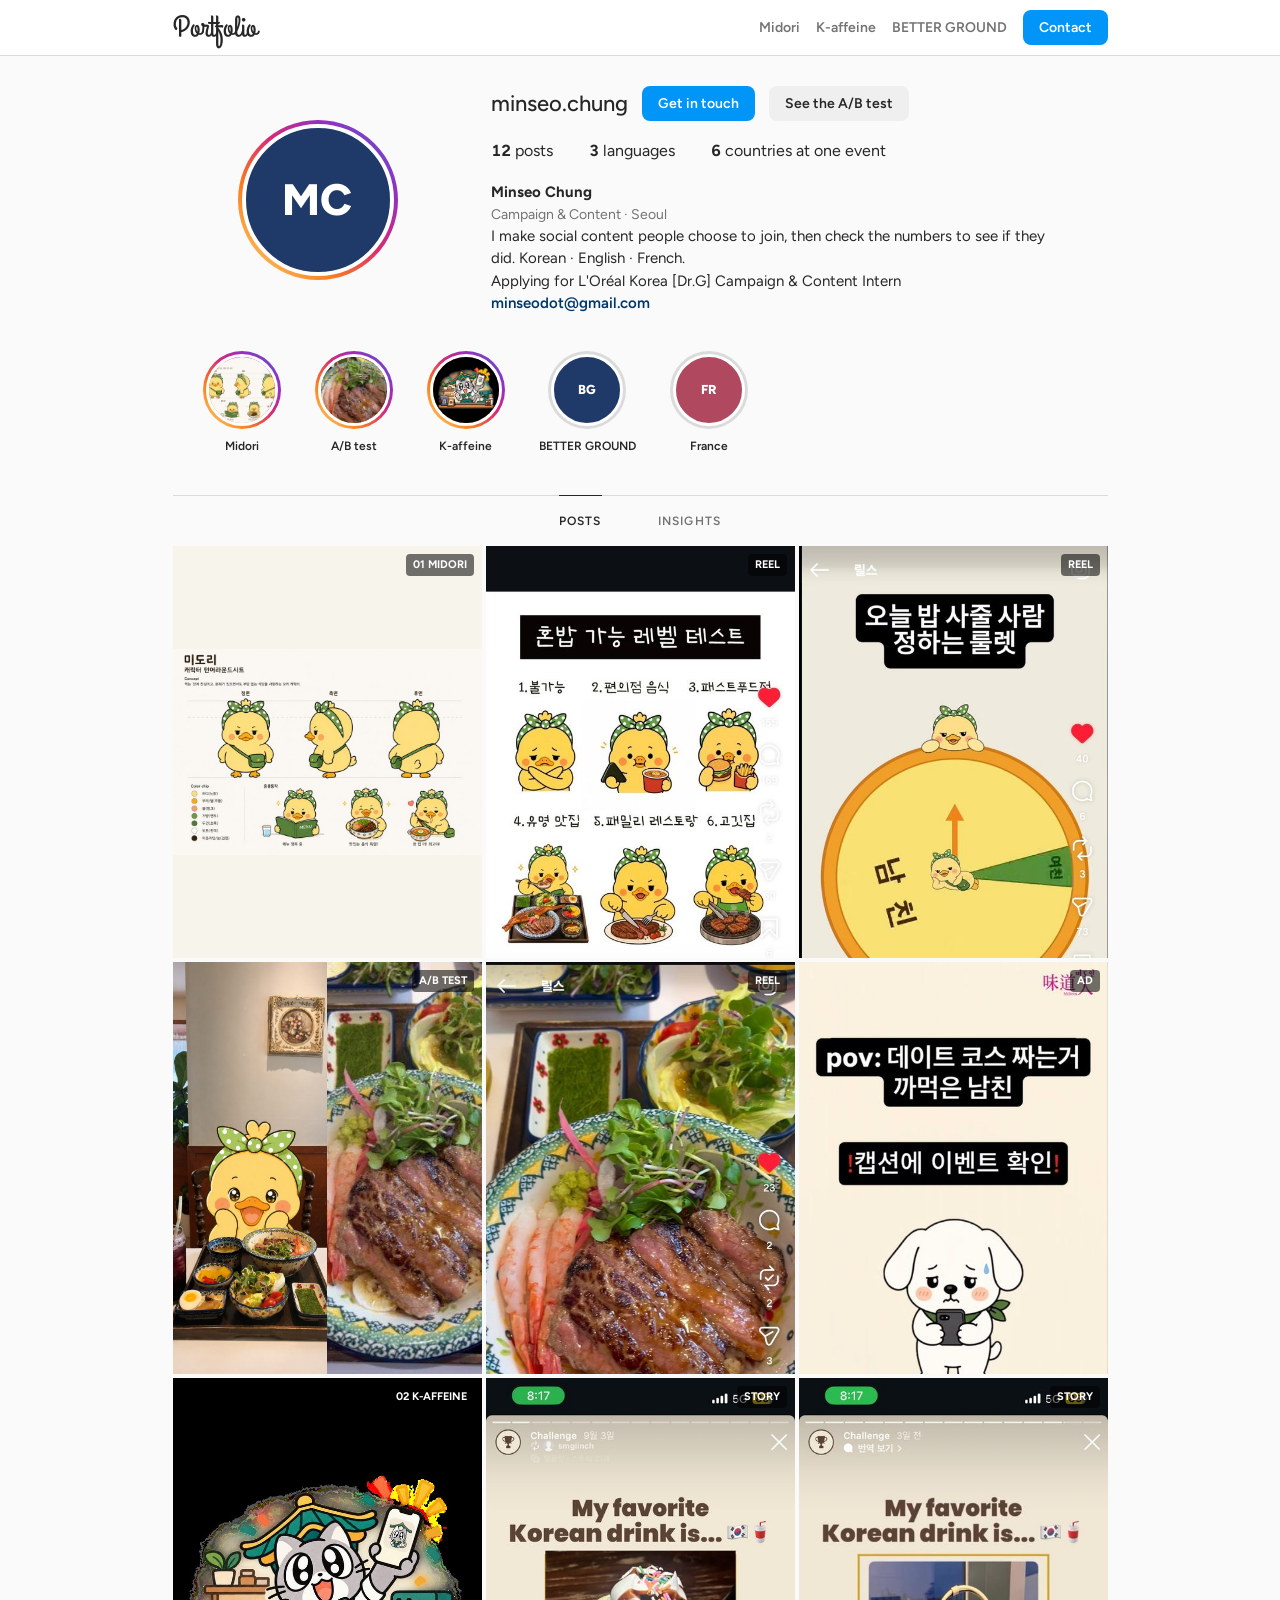
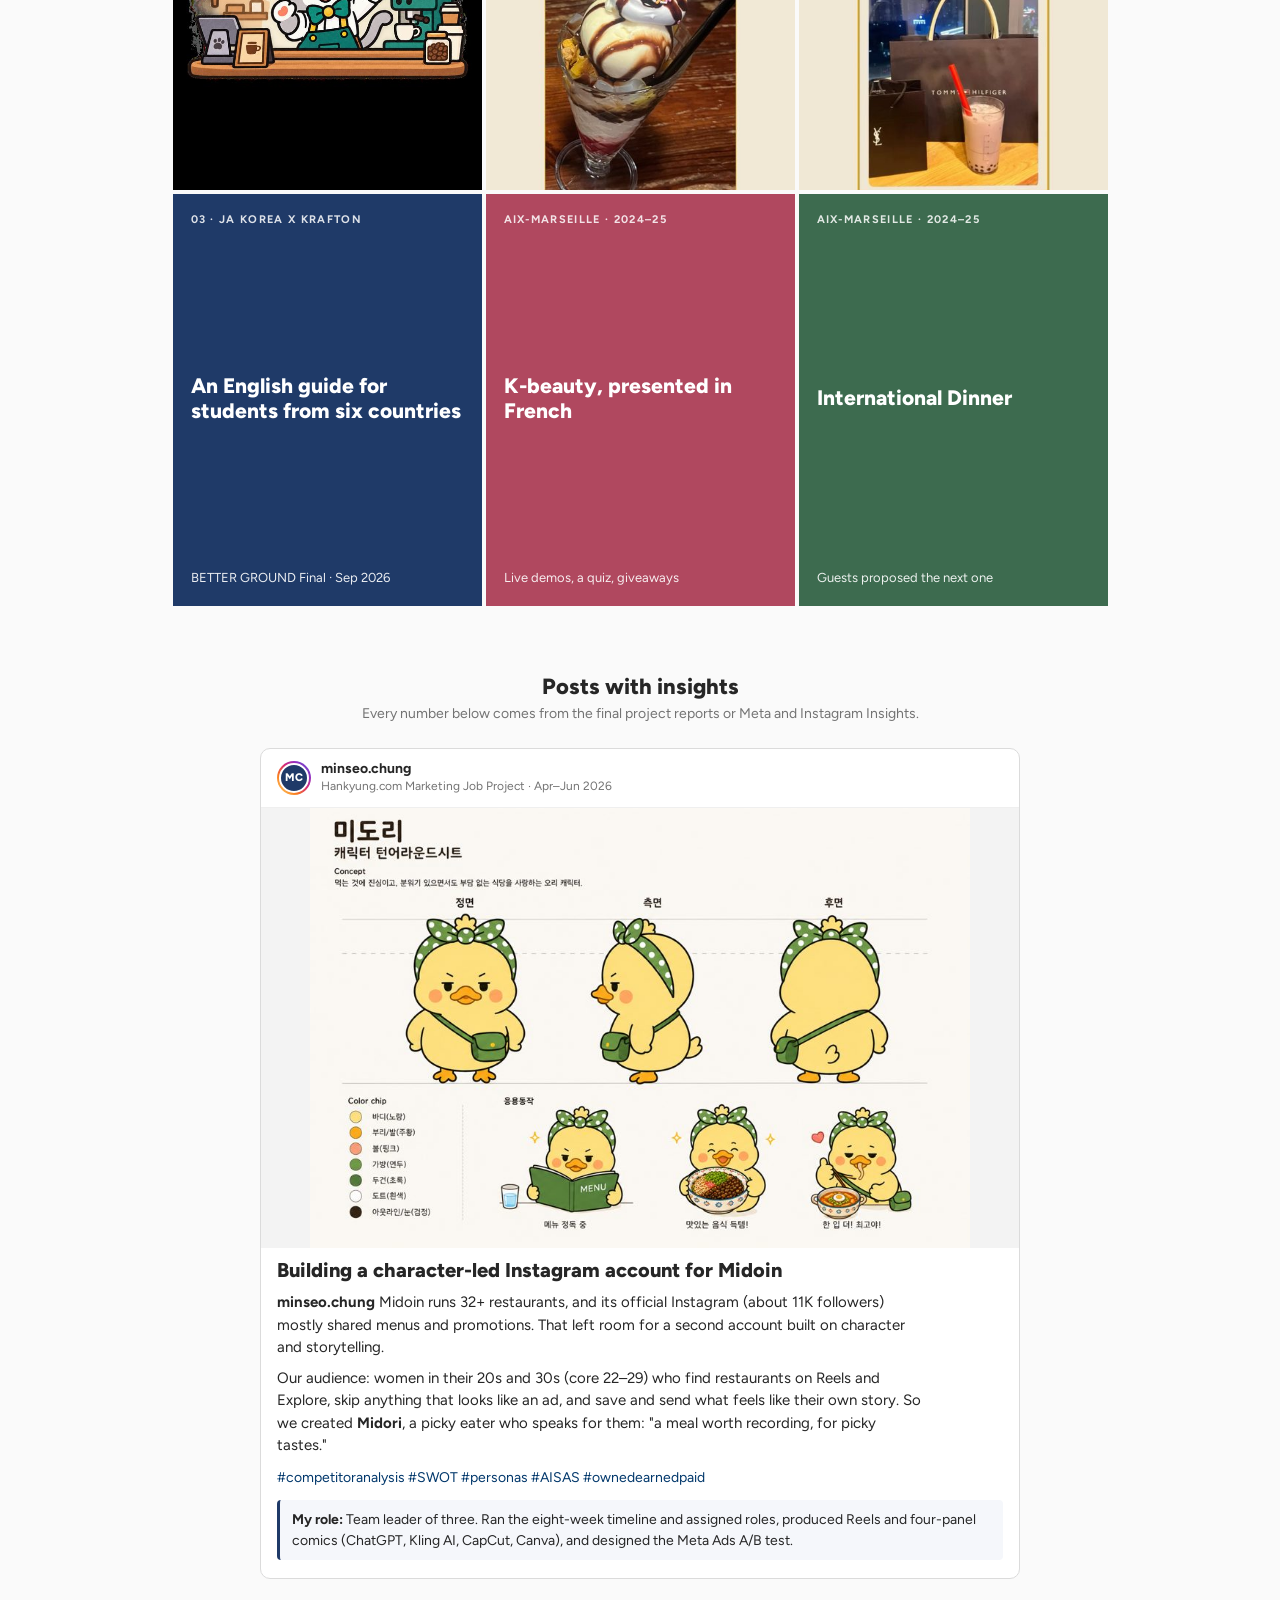
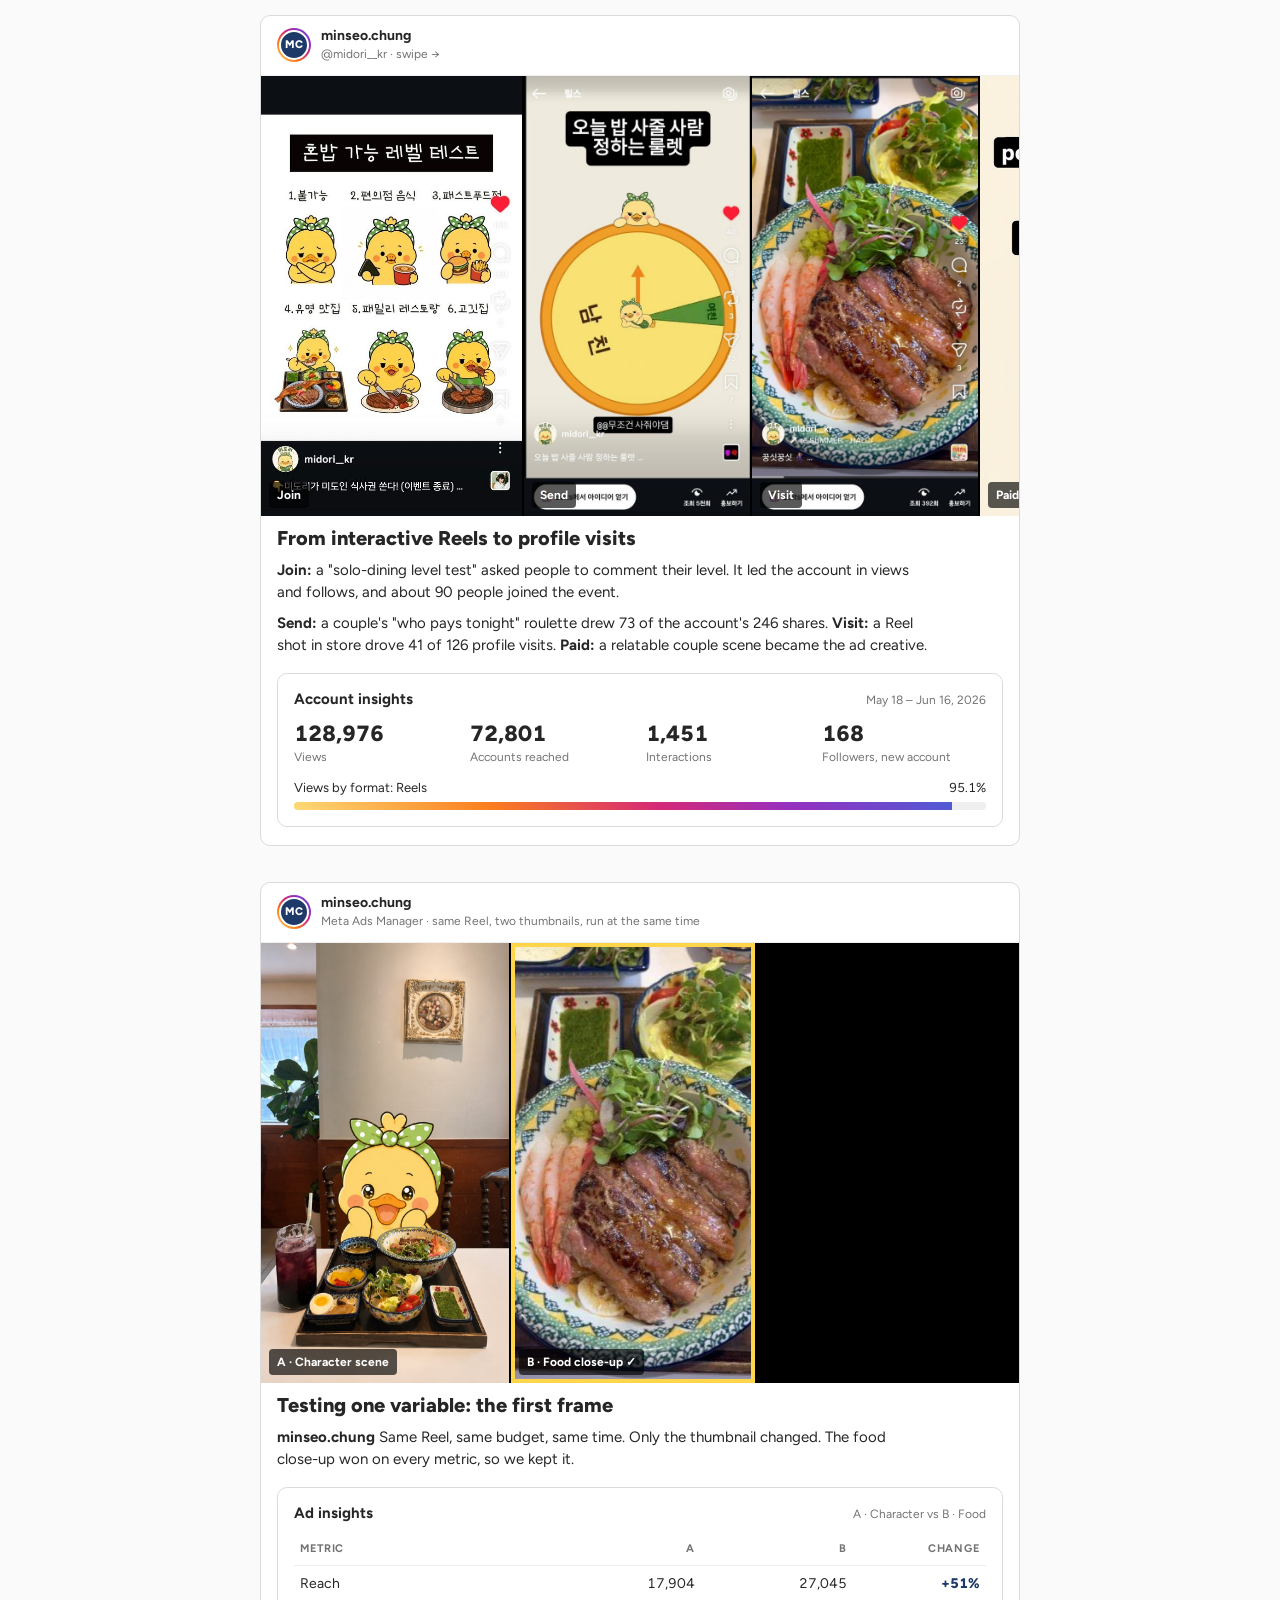
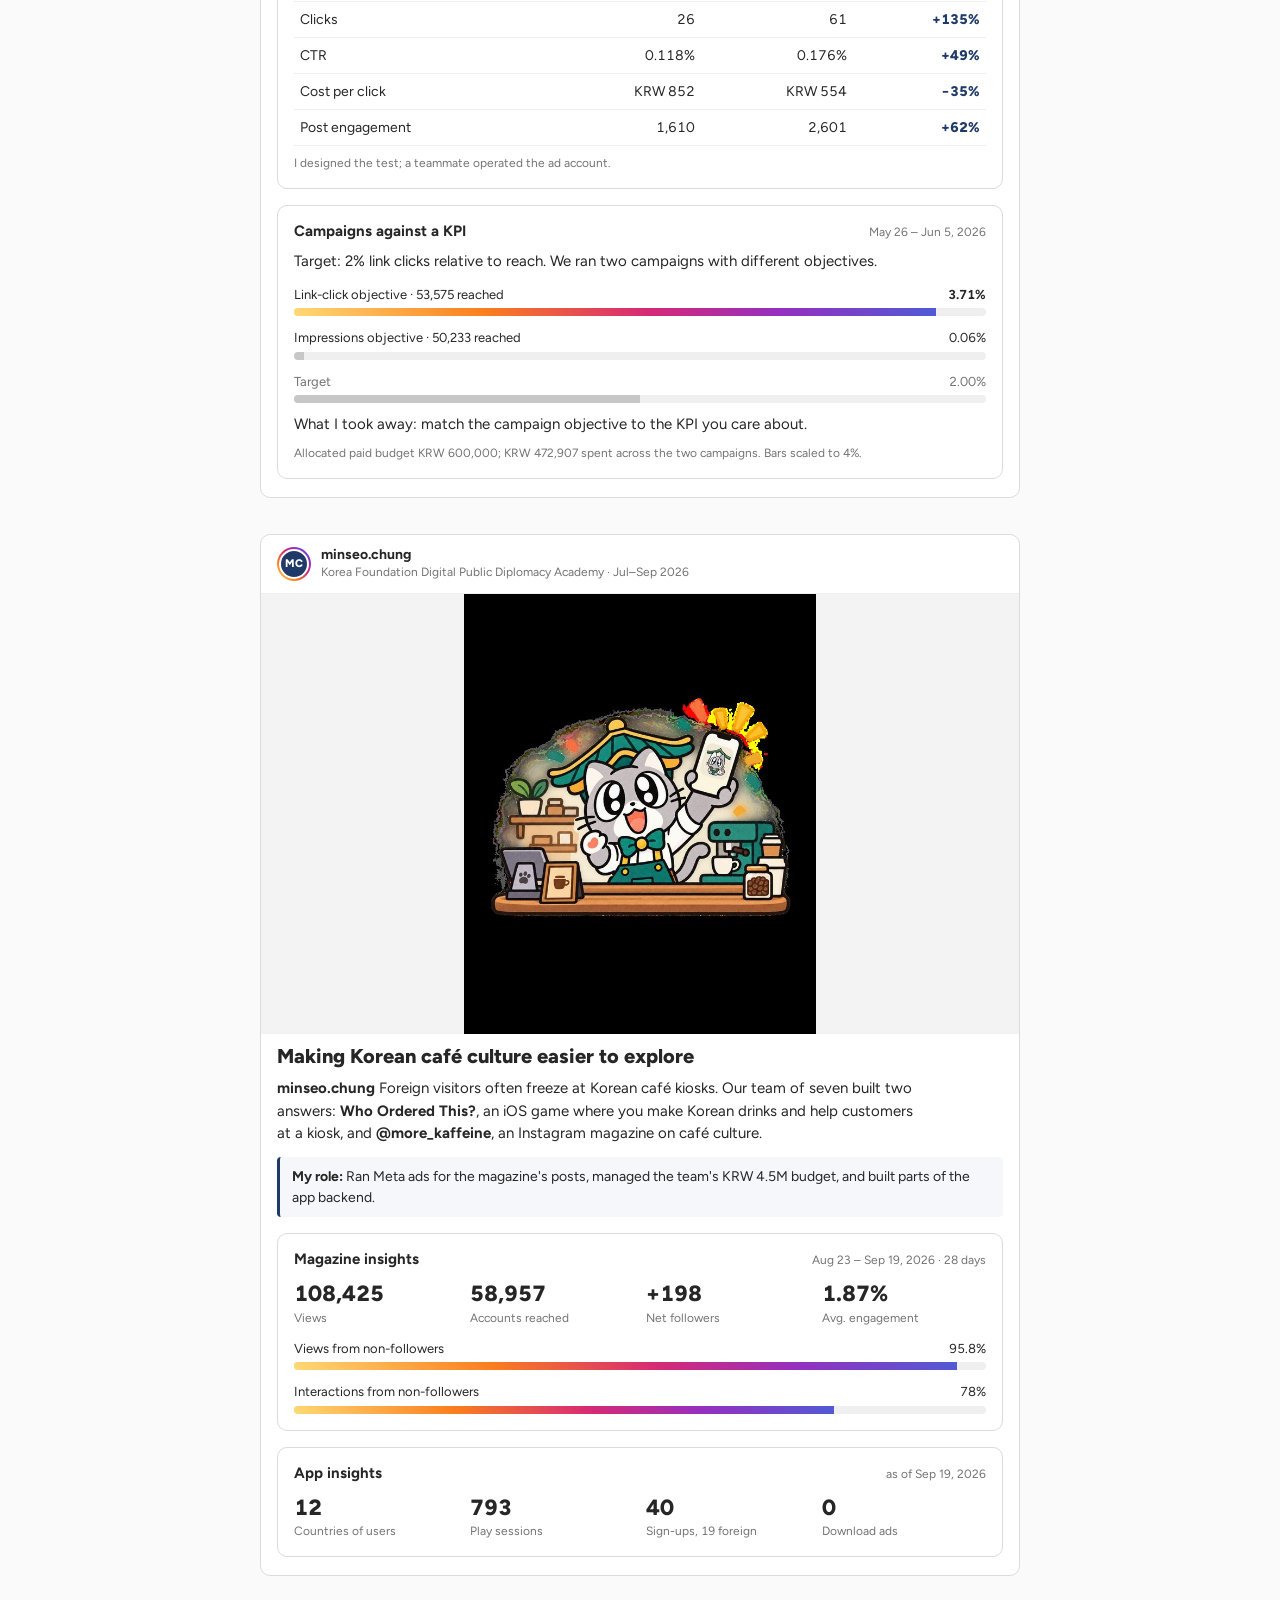
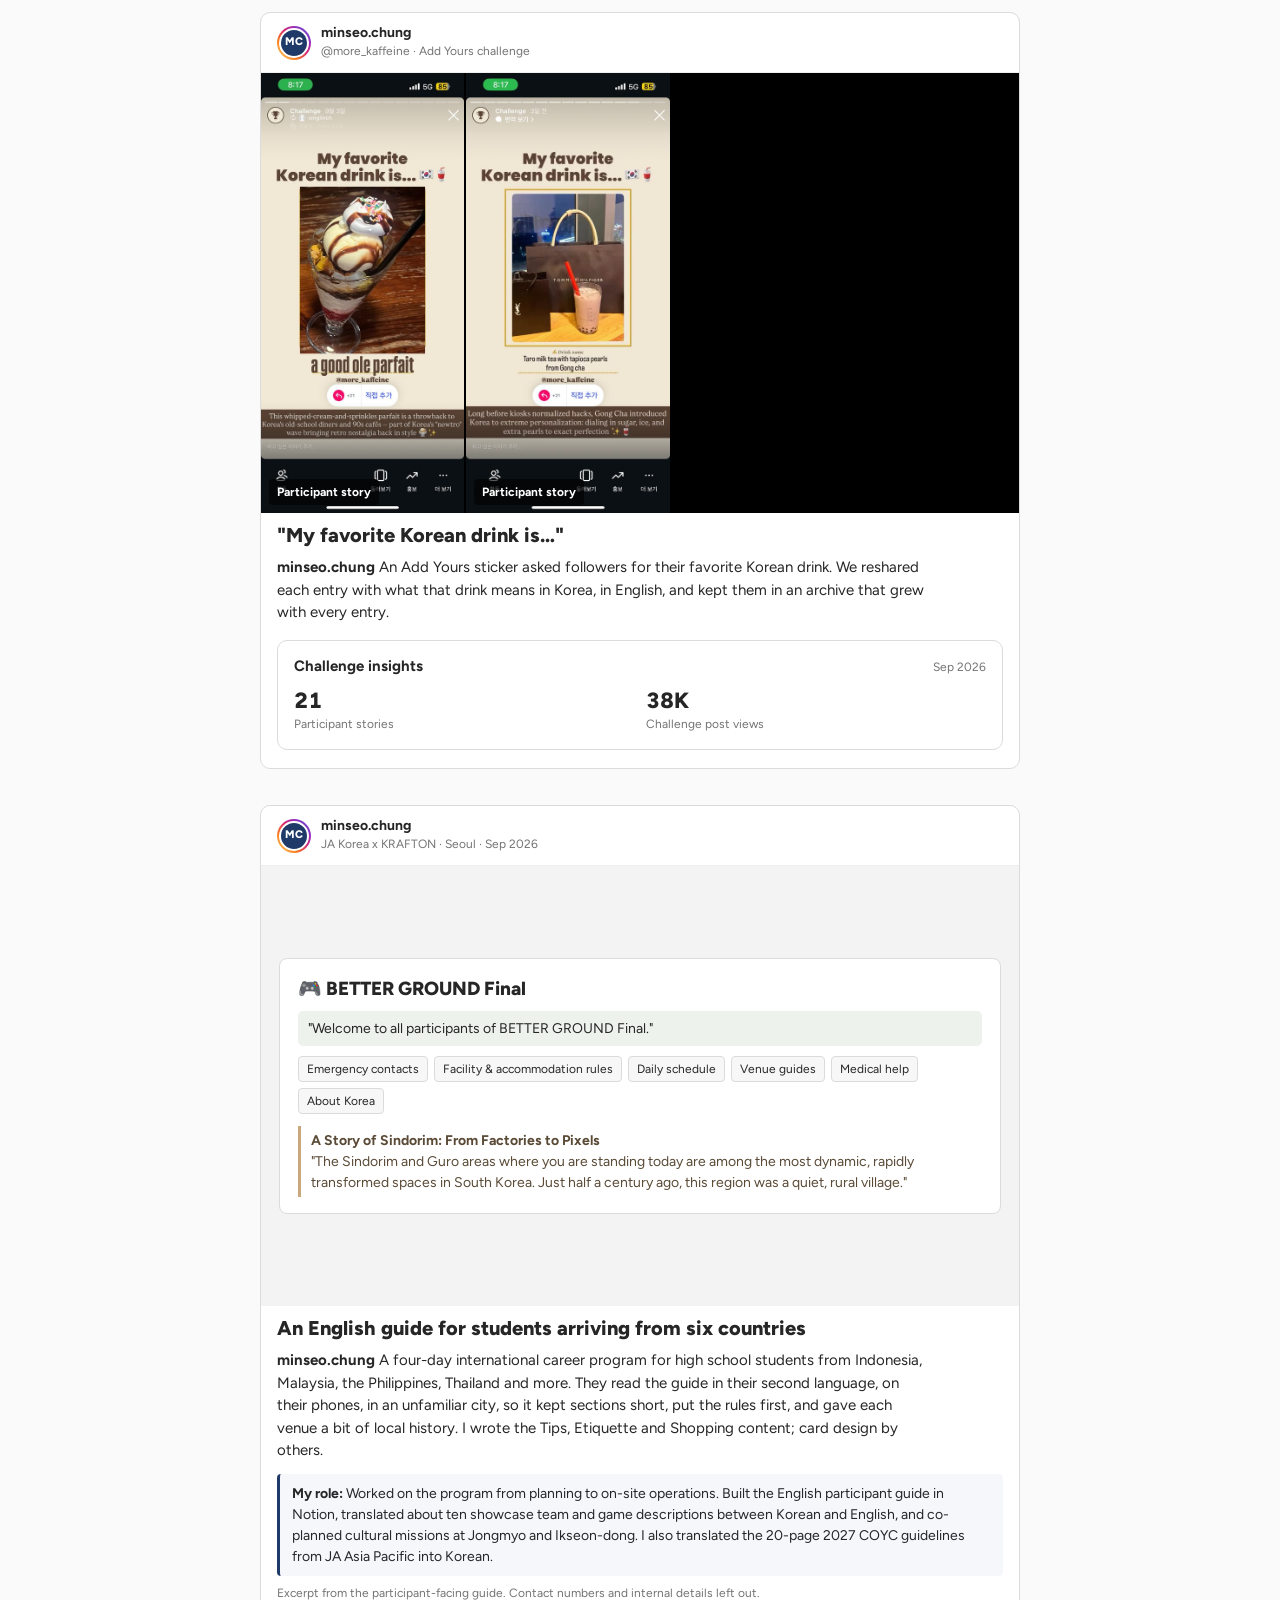
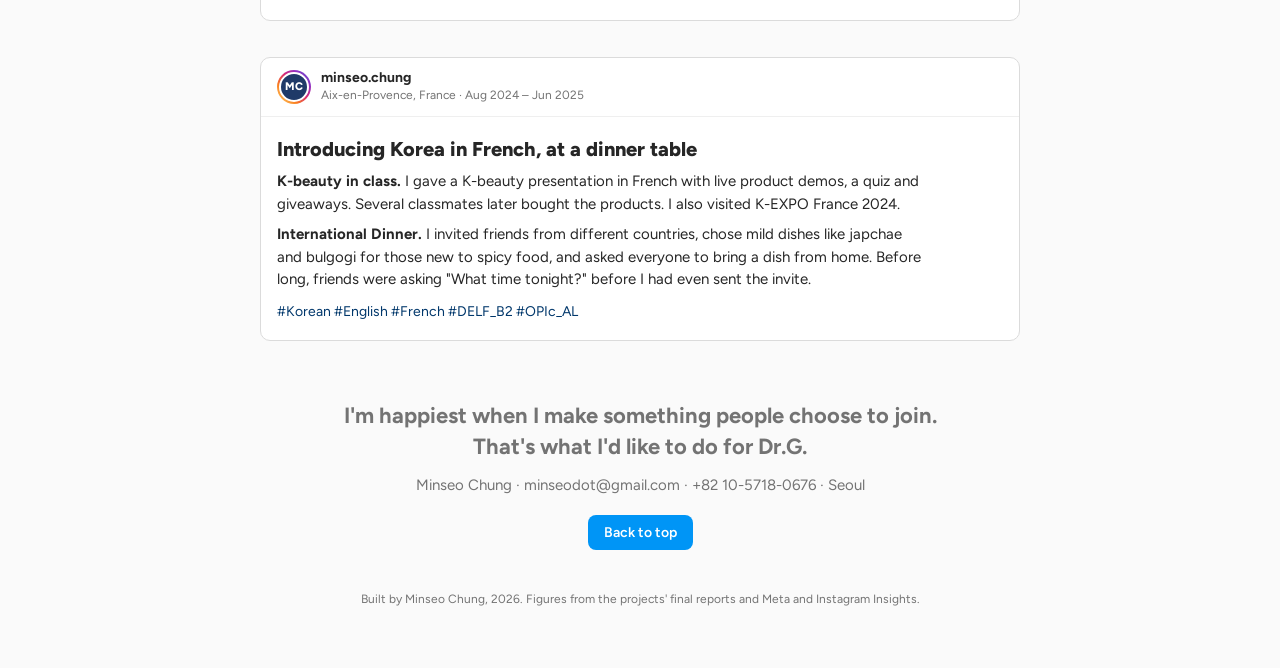
==== commit 6bcdc60f: "Point og:url and og:image at the live site address Co-Authored-By: Claude Opus 5.5 <noreply@anthropi" ====
--- a/index.html
+++ b/index.html
@@ -13,10 +13,10 @@
 <!-- Open Graph: link previews in KakaoTalk, LinkedIn, Slack, etc. Image URLs must be absolute. -->
 <meta property="og:type" content="website">
 <meta property="og:site_name" content="Minseo Chung Portfolio">
-<meta property="og:url" content="https://minseo-portfolio.vercel.app/">
+<meta property="og:url" content="https://minseo-portfolio-tau.vercel.app/">
 <meta property="og:title" content="Minseo Chung · Campaign &amp; Content Portfolio">
 <meta property="og:description" content="I make social content people choose to join, then check the numbers to see if they did. Korean · English · French.">
-<meta property="og:image" content="https://minseo-portfolio.vercel.app/og-image.png">
+<meta property="og:image" content="https://minseo-portfolio-tau.vercel.app/og-image.png">
 <meta property="og:image:width" content="1200">
 <meta property="og:image:height" content="630">
 <meta property="og:image:alt" content="Minseo Chung, Campaign &amp; Content. +49% CTR from a thumbnail A/B test, 128,976 views on a new Instagram account, app users in 12 countries.">
--- a/style.css
+++ b/style.css
@@ -93,6 +93,12 @@
 .media figure { position: relative; flex: 0 0 auto; }
 .media figcaption { position: absolute; left: 8px; bottom: 8px; background: rgba(0,0,0,.65); color: #fff; font-size: 12px; font-weight: 700; padding: 4px 8px; border-radius: 4px; }
 .media figure.win img { outline: 4px solid #ffd54a; outline-offset: -4px; }
+/* carousel slides that fill the post width: the guide card, and wide screenshots shown whole */
+.media figure.media-guide, .media figure.fit { flex: 0 0 100%; min-height: 440px; background: #f3f3f3; scroll-snap-align: start; }
+.media figure.media-guide { display: flex; flex-direction: column; padding: 18px 0; }
+.media figure.media-guide .guide { margin: auto 18px; }
+.media figure.fit { display: grid; place-items: center; padding: 18px; }
+.media figure.fit img { width: 100%; height: auto; max-height: 100%; object-fit: contain; background: #fff; border: 1px solid var(--line); border-radius: 8px; }
 .act { display: flex; gap: 14px; padding: 10px 16px 0; font-size: 22px; }
 .act svg { width: 24px; height: 24px; }
 .body { padding: 6px 16px 18px; }
@@ -153,6 +159,7 @@
   .tile .badge { font-size: 9px; padding: 2px 5px; }
   .post { border-radius: 0; border-left: 0; border-right: 0; }
   .media img { height: 360px; }
+  .media figure.media-guide, .media figure.fit { min-height: 360px; }
   .kpis { grid-template-columns: repeat(2, 1fr); }
   table { font-size: 12.5px; }
   th, td { padding: 6px 3px; }
@@ -177,6 +184,7 @@
 .pm-slide.win img { outline: 4px solid #ffd54a; outline-offset: -4px; }
 .pm-scrollable { overflow-y: auto; display: flex; flex-direction: column; }
 .pm-scrollable .guide { margin: auto 24px; }
+.pm-fit img { inset: 24px; width: calc(100% - 48px); height: calc(100% - 48px); }
 .pm-card { color: #fff; display: flex; align-items: flex-start; flex-direction: column; justify-content: space-between; padding: 40px; }
 .pm-card .k { font-size: 12px; letter-spacing: .12em; text-transform: uppercase; font-weight: 700; opacity: .85; }
 .pm-card .h { font-size: 34px; font-weight: 800; line-height: 1.15; max-width: 16ch; text-wrap: balance; }
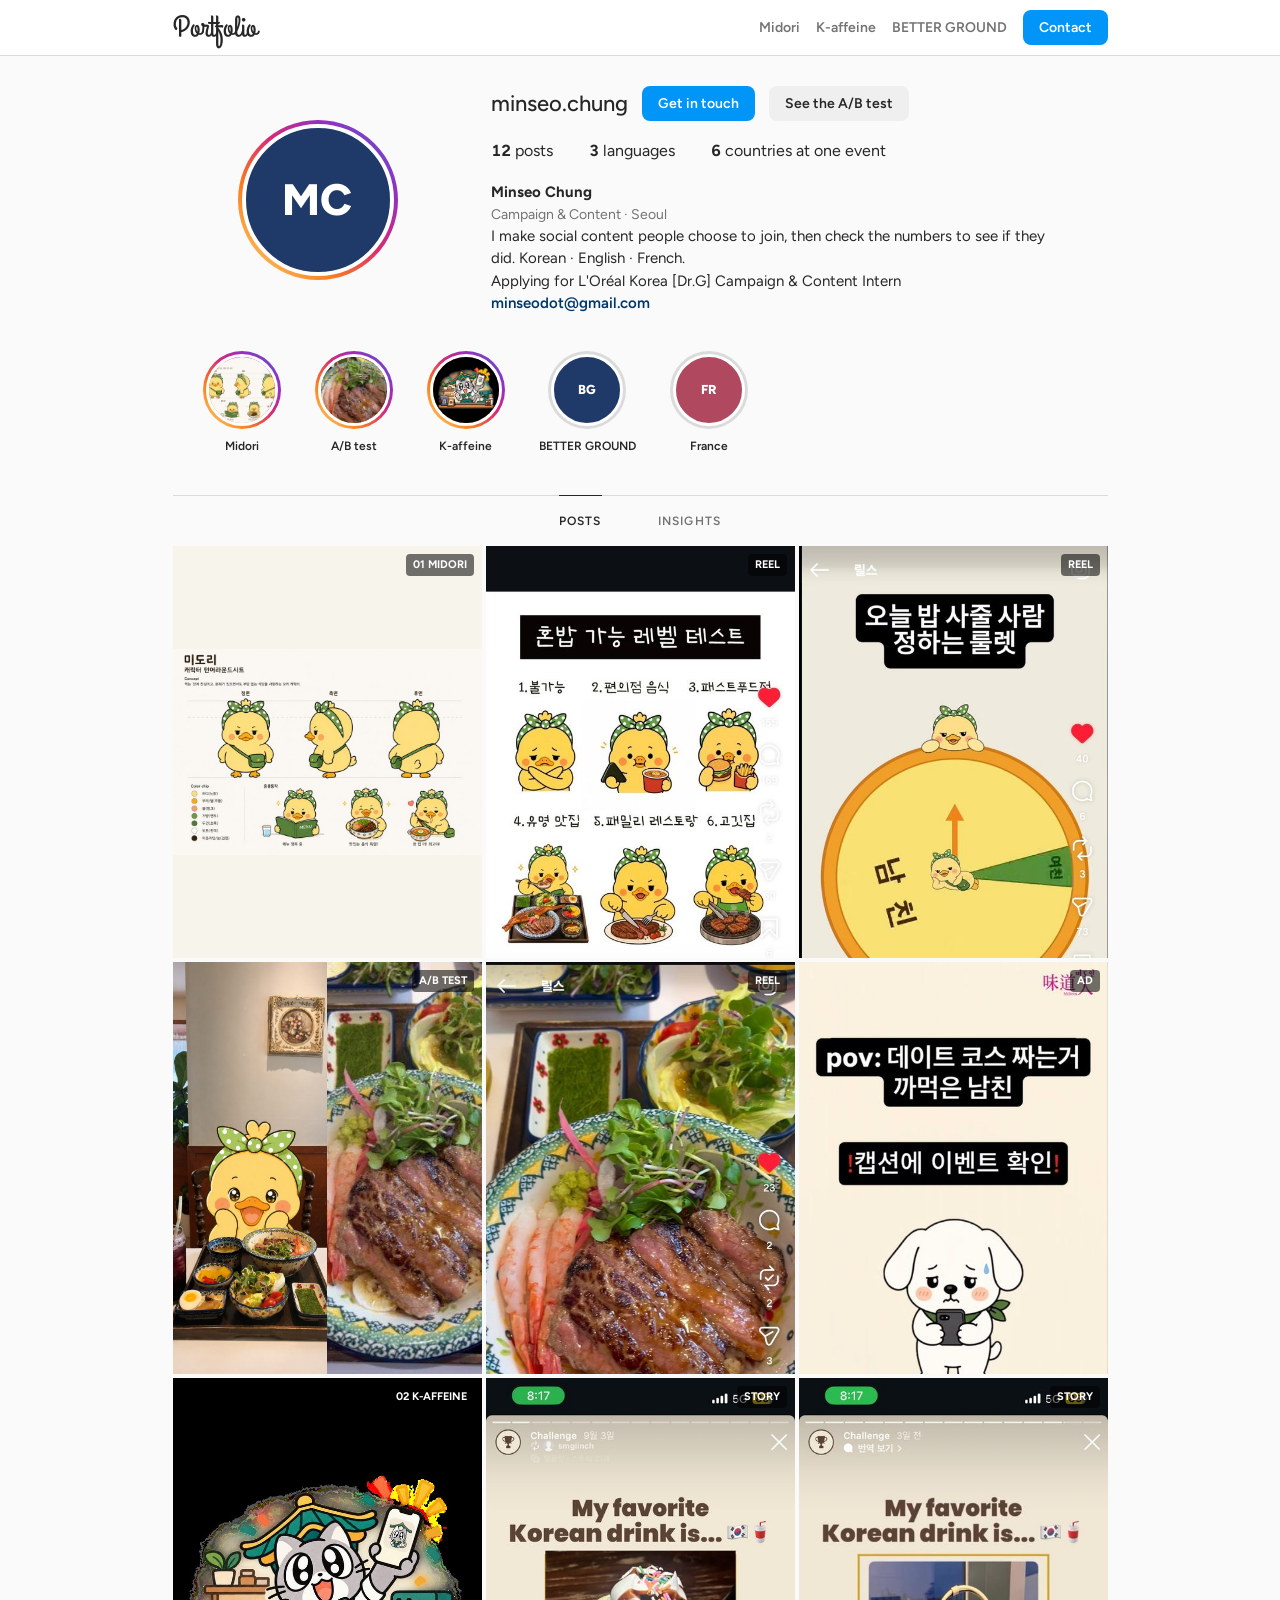
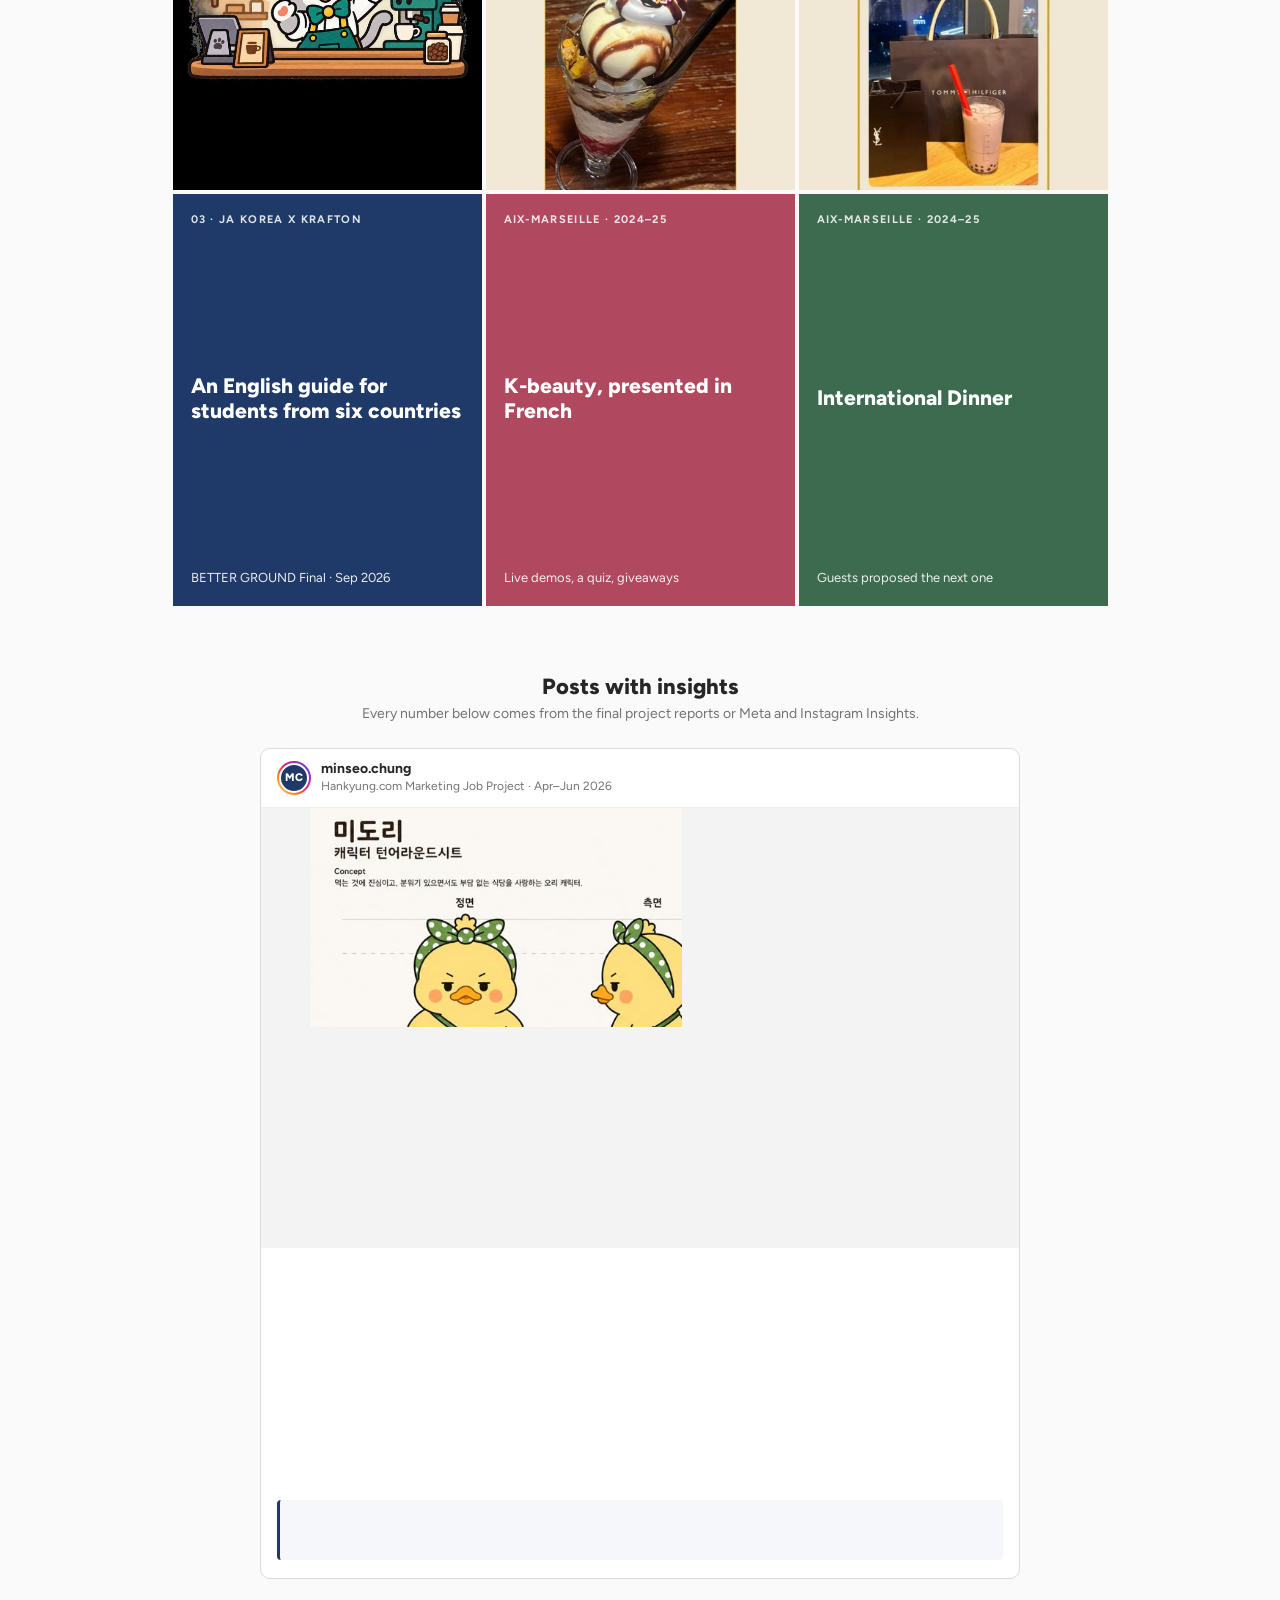
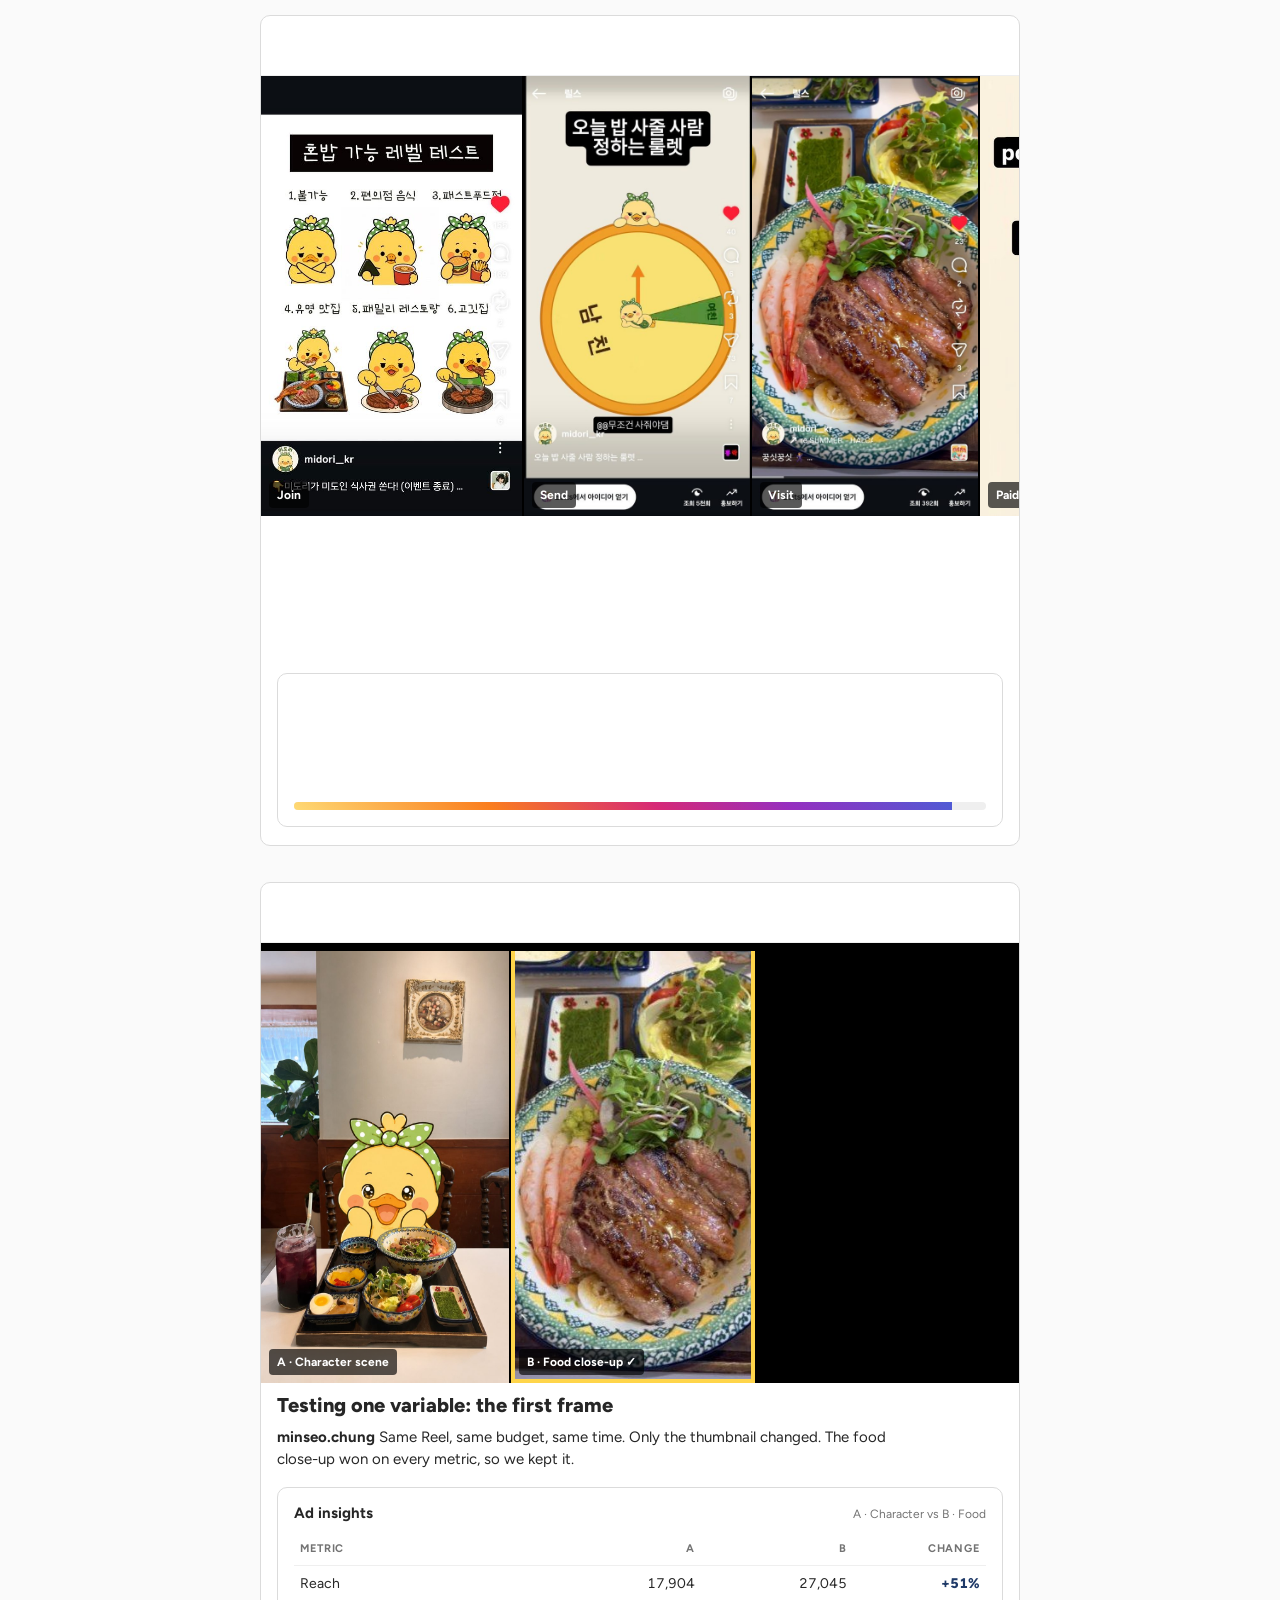
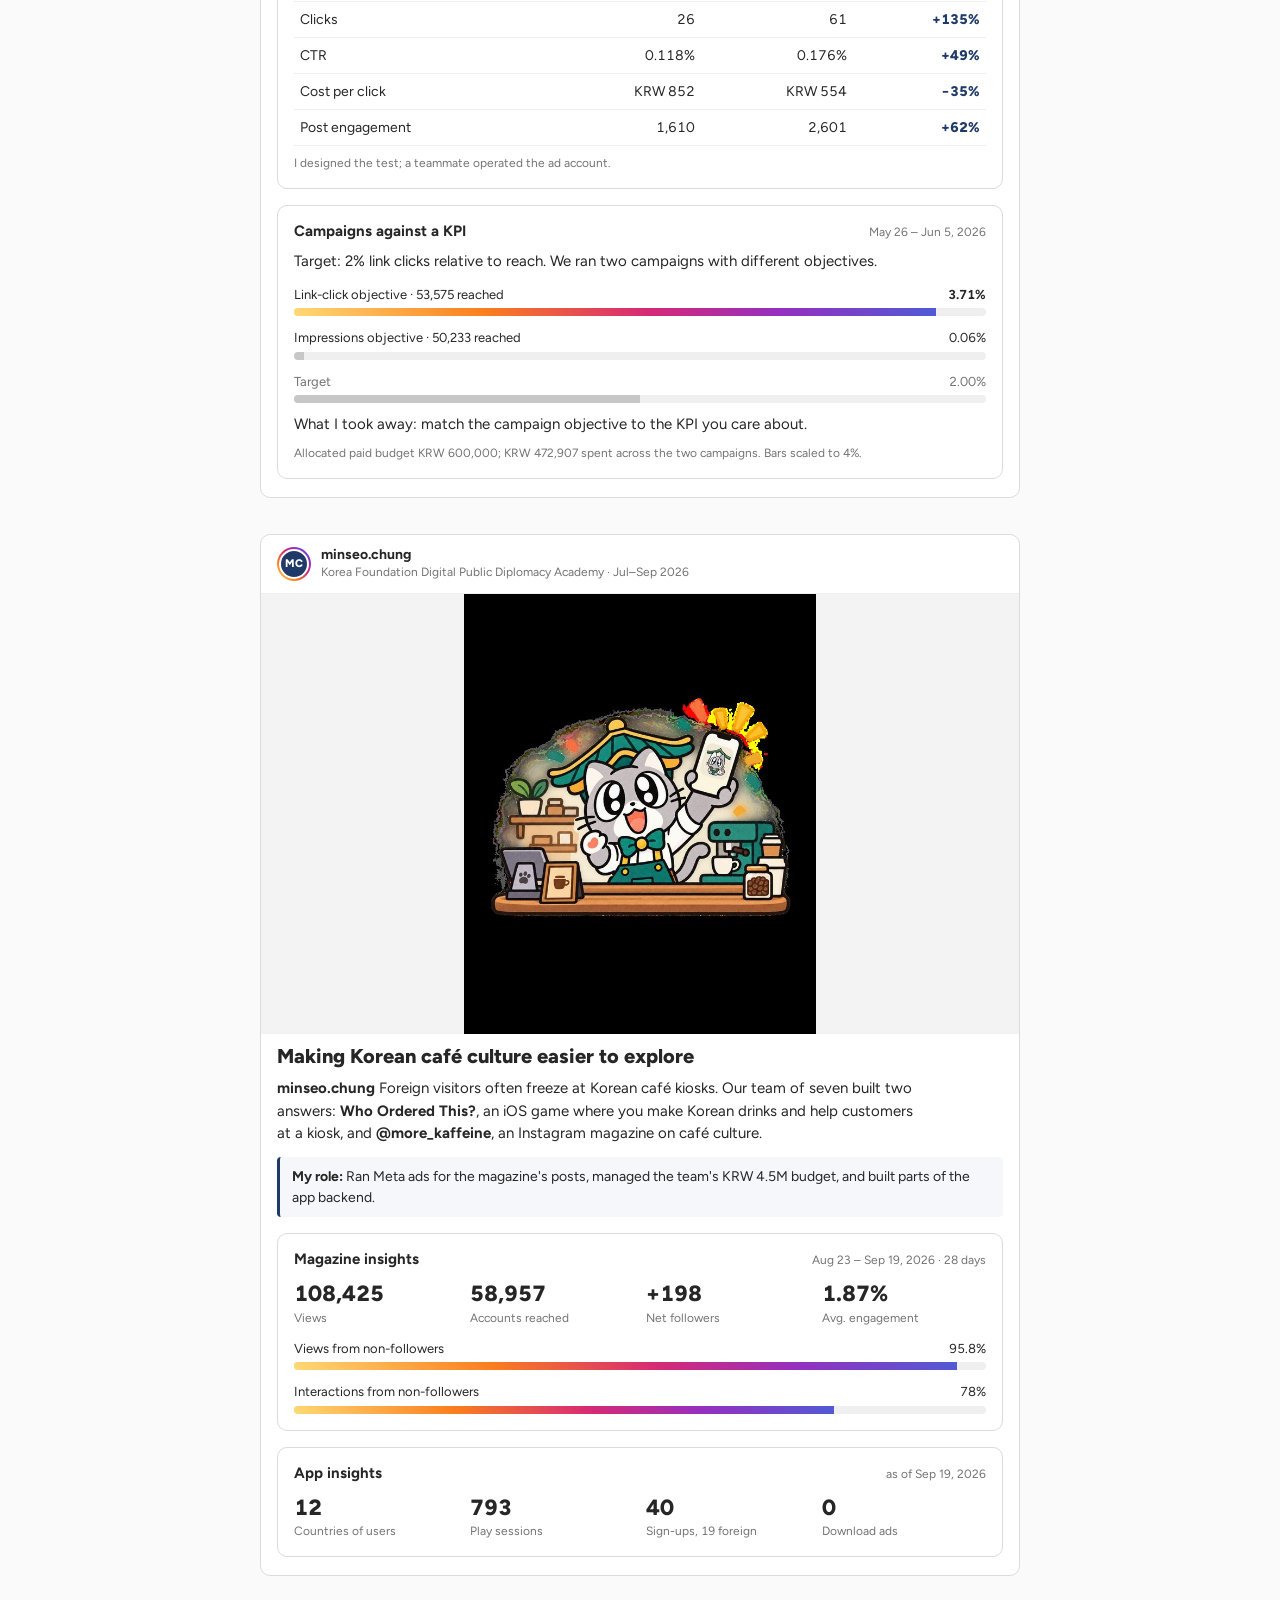
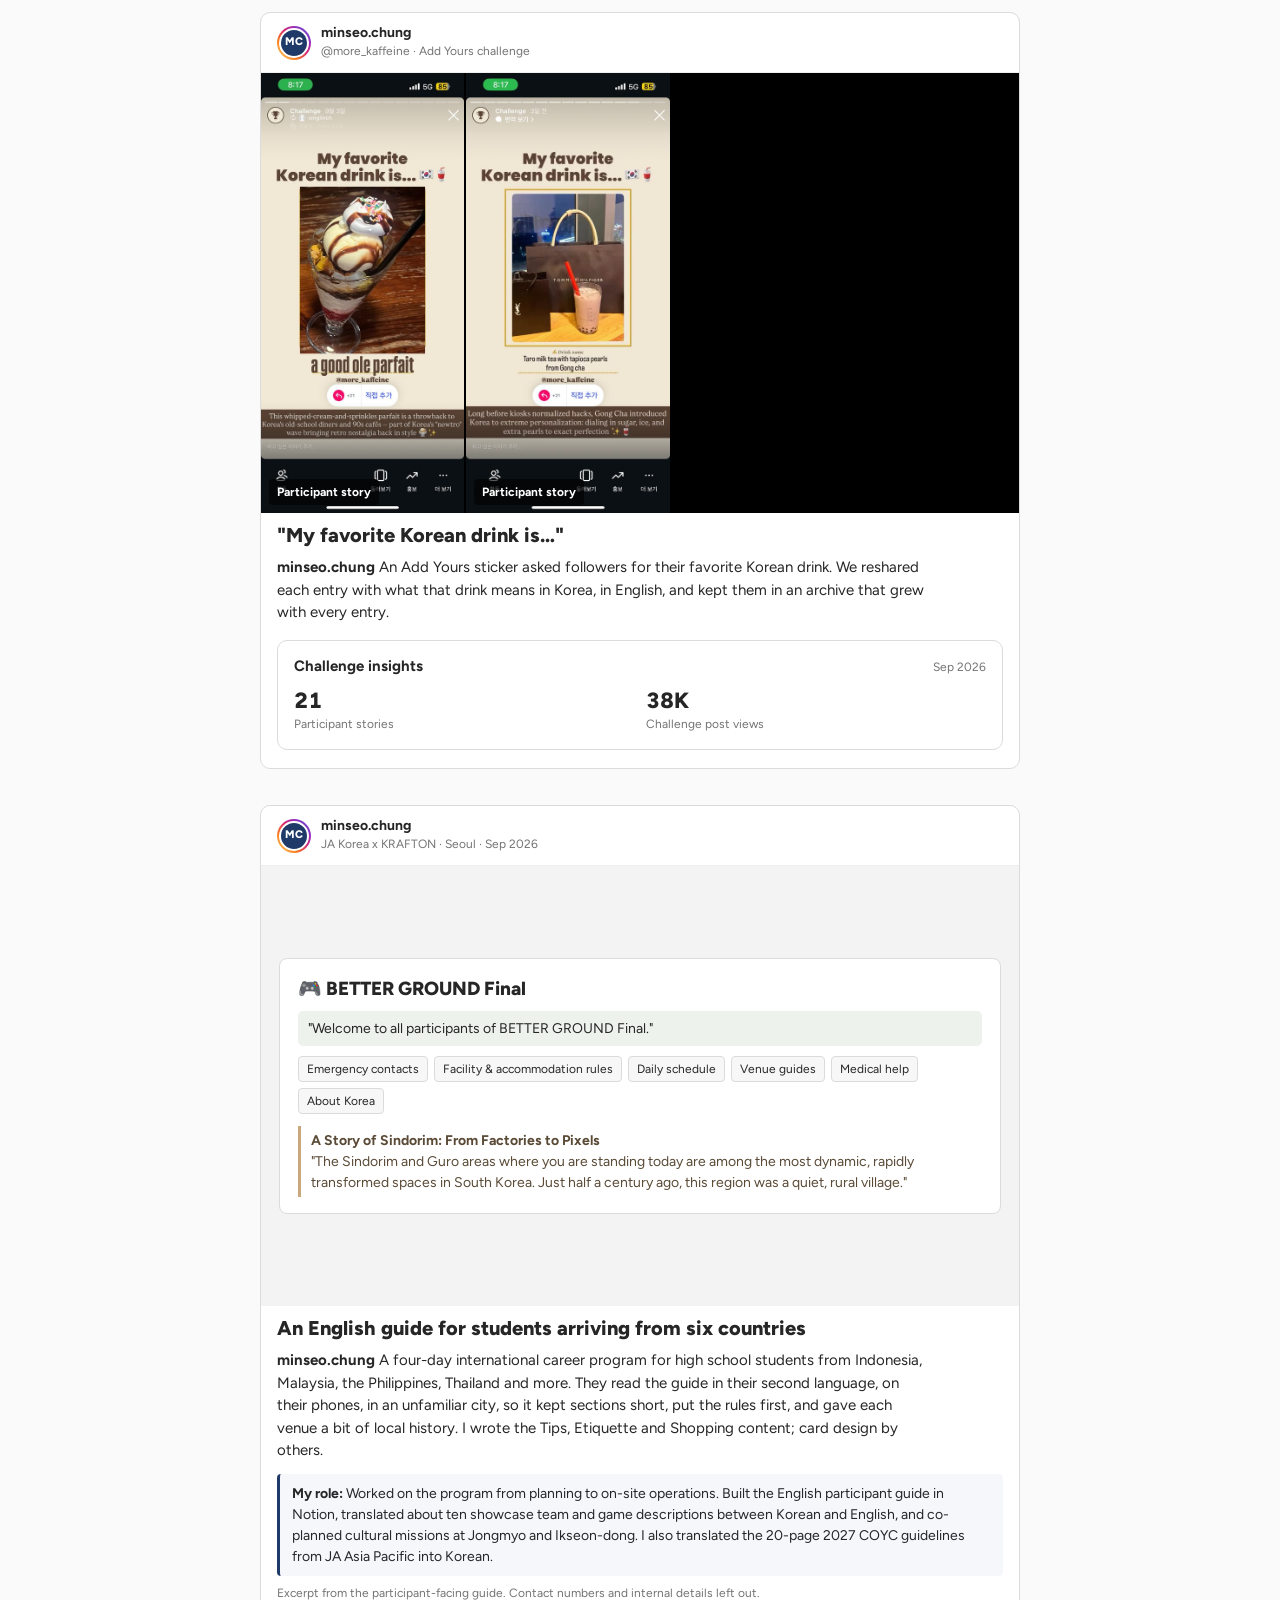
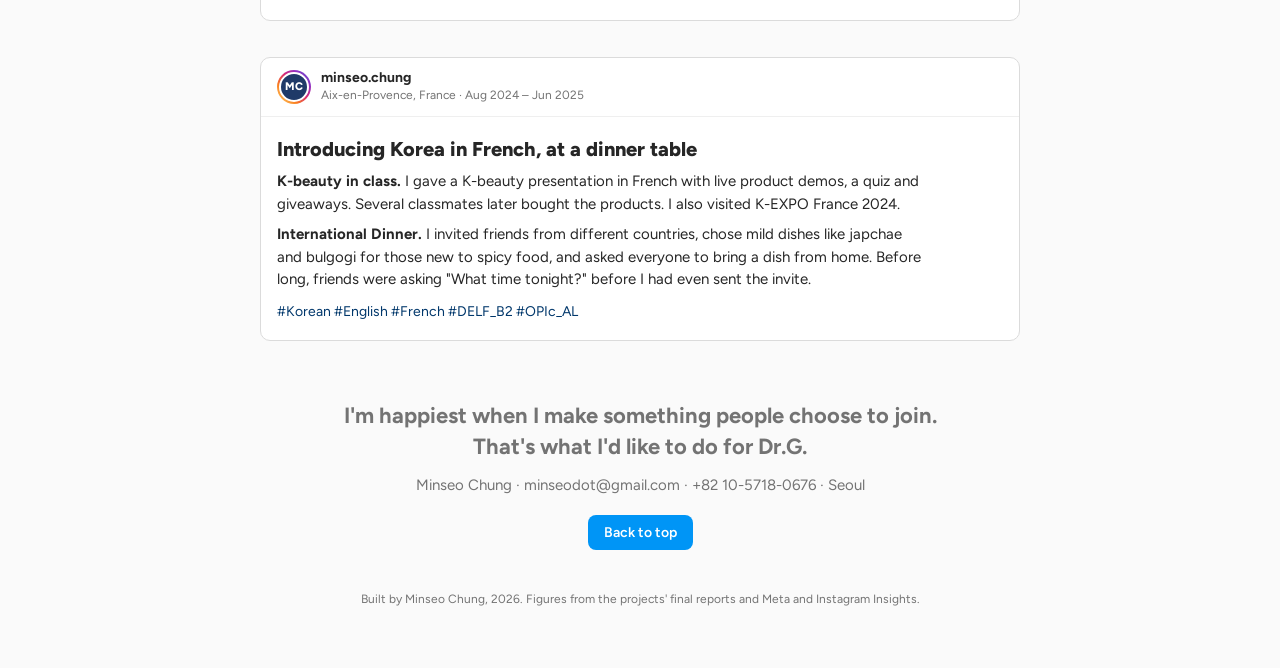
==== commit b651053e: "Add Vercel Web Analytics script Co-Authored-By: Claude Opus 5.5 <noreply@anthropic.com> Claude-Sessi" ====
--- a/index.html
+++ b/index.html
@@ -24,6 +24,12 @@
 <link rel="preconnect" href="https://fonts.googleapis.com">
 <link href="https://fonts.googleapis.com/css2?family=Figtree:wght@400;500;600;700;800&family=Grand+Hotel&display=swap" rel="stylesheet">
 <link rel="stylesheet" href="style.css">
+
+<!-- Vercel Web Analytics. Served by Vercel once Analytics is enabled for the project; 404s on a local server, which is harmless. -->
+<script>
+  window.va = window.va || function () { (window.vaq = window.vaq || []).push(arguments); };
+</script>
+<script defer src="/_vercel/insights/script.js"></script>
 </head>
 <body>
 
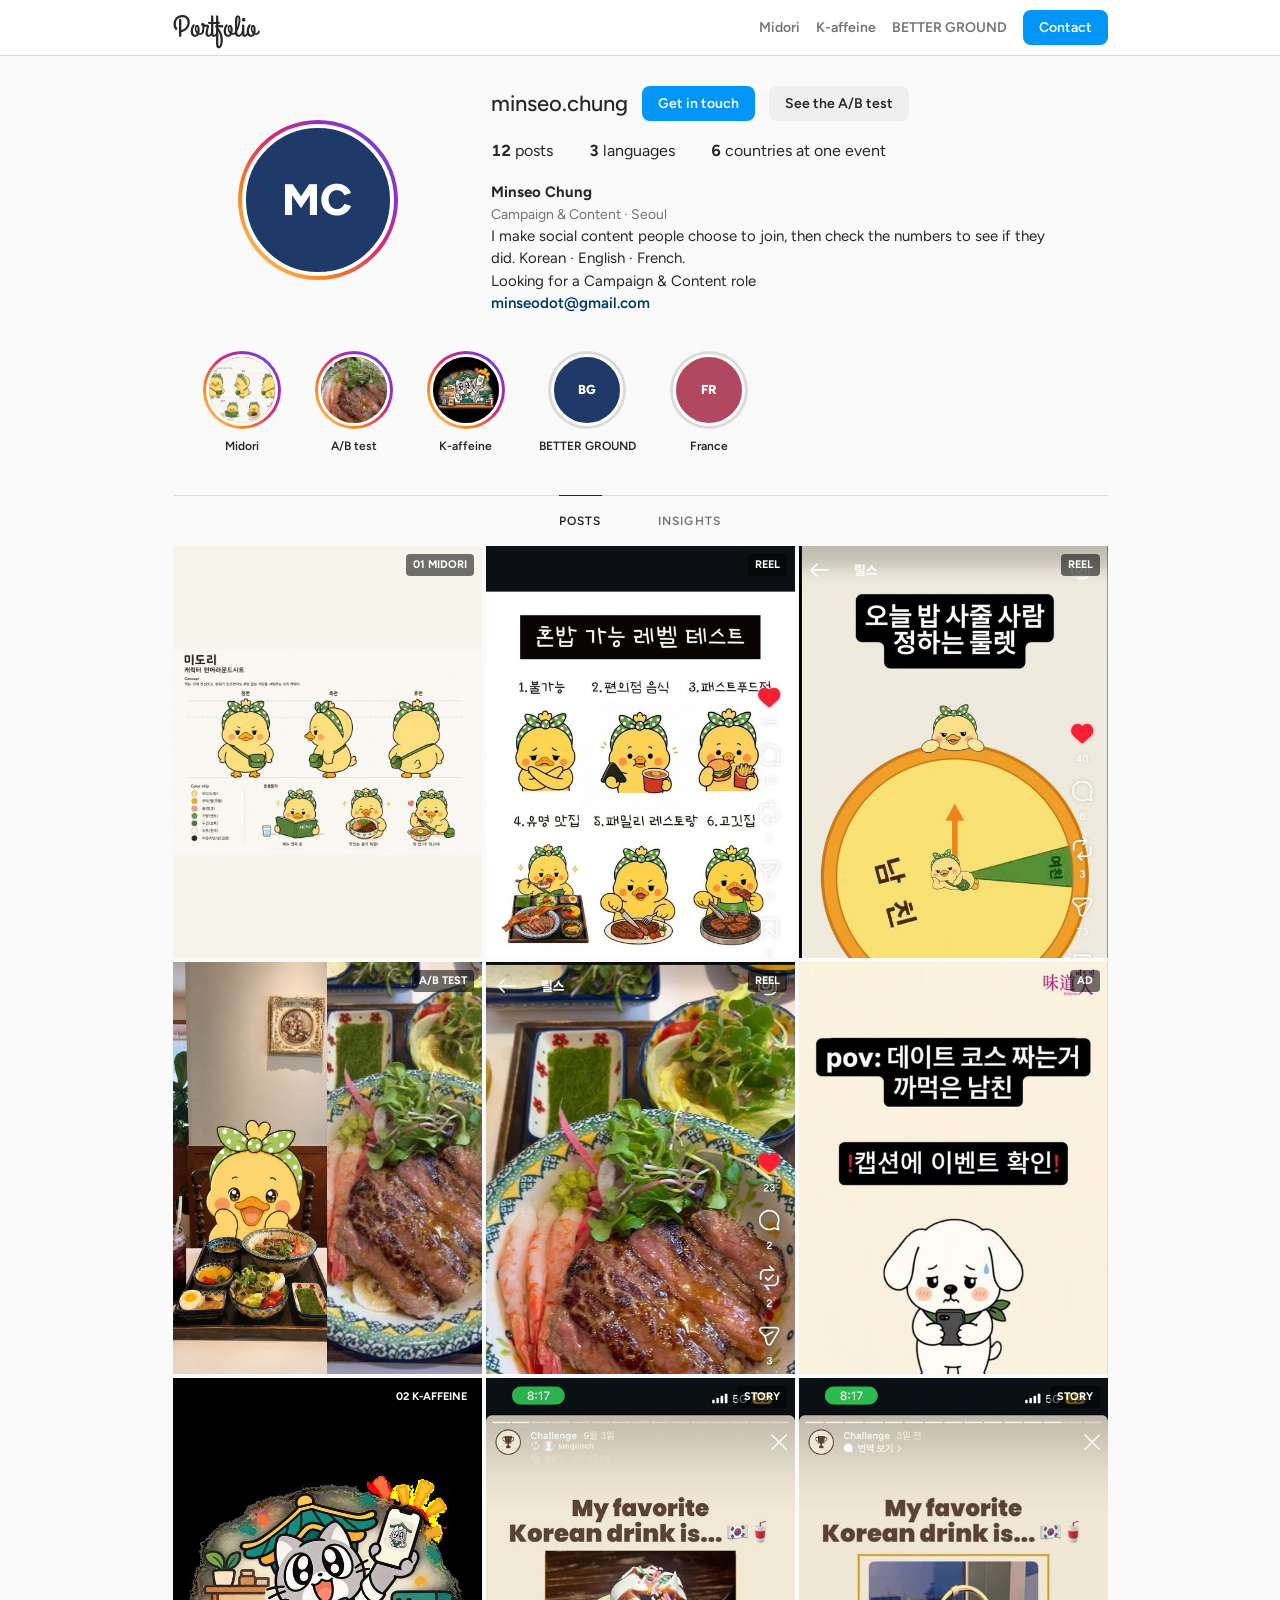
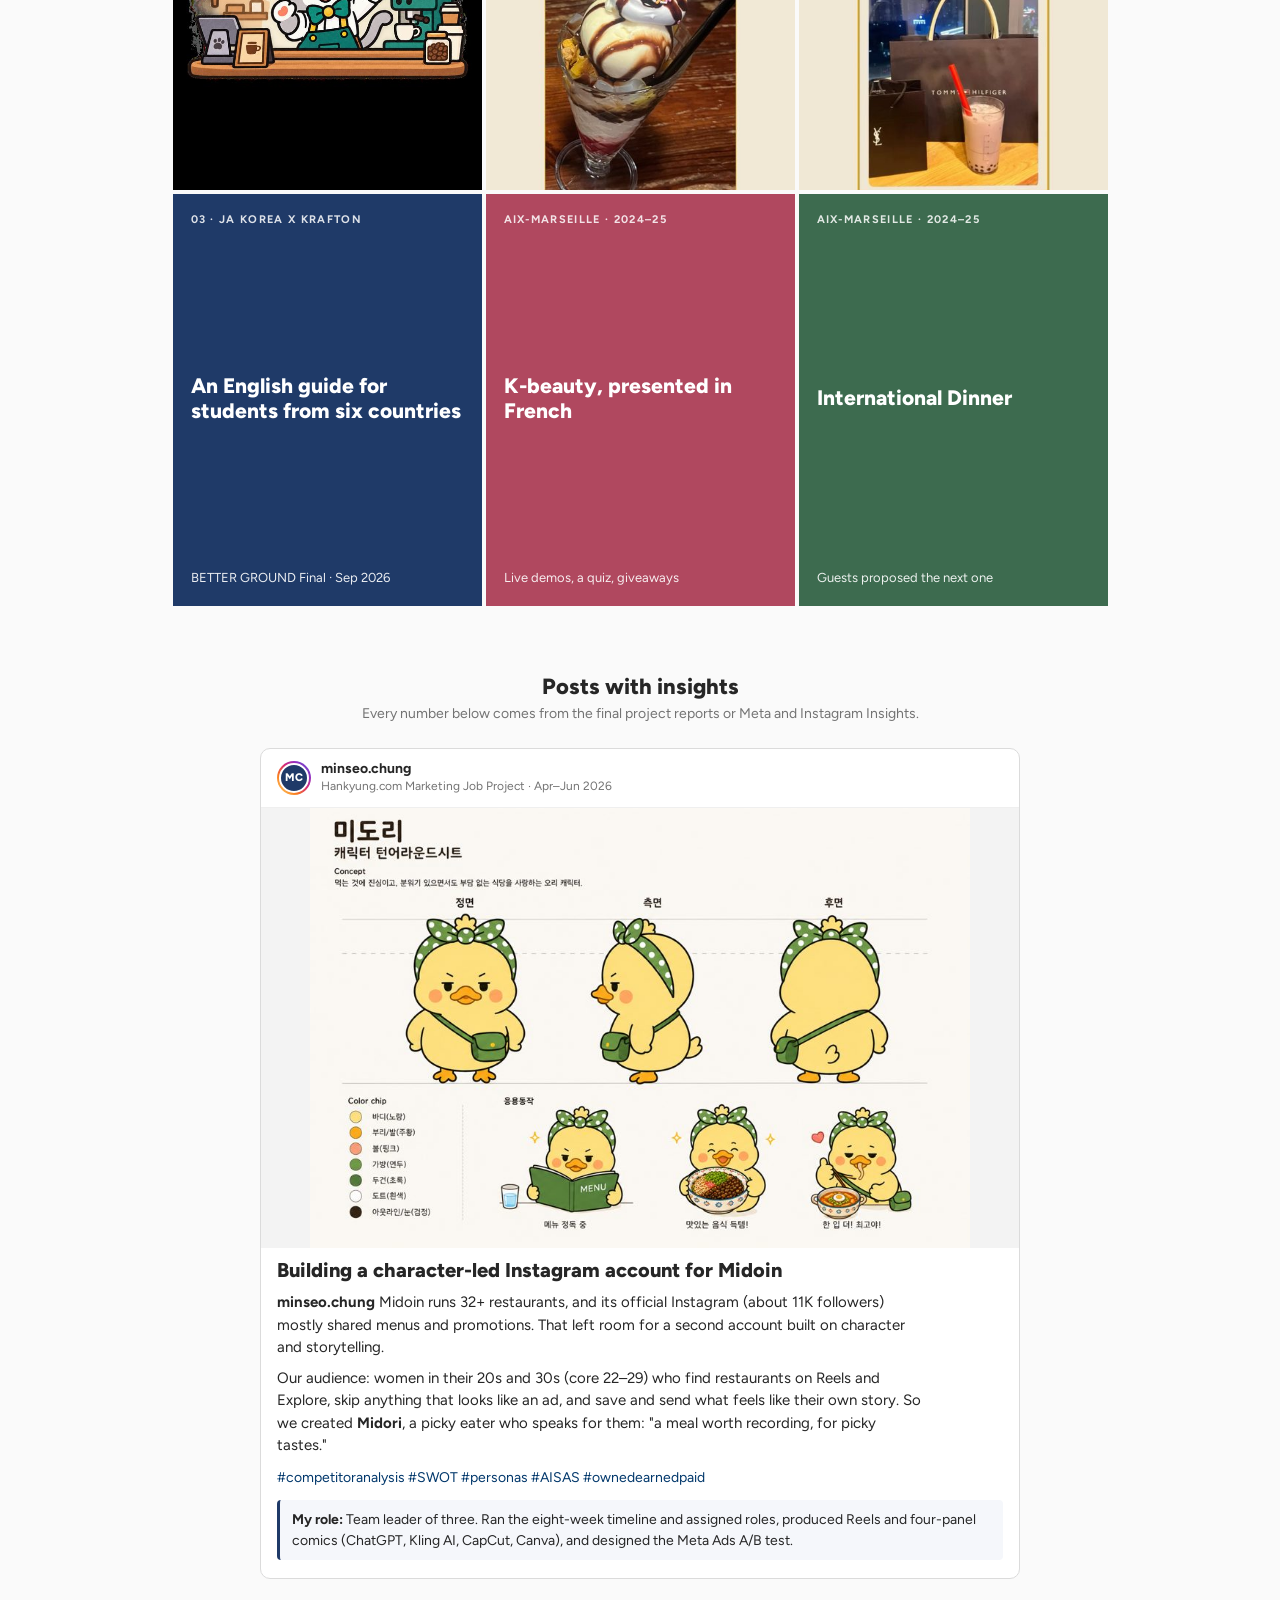
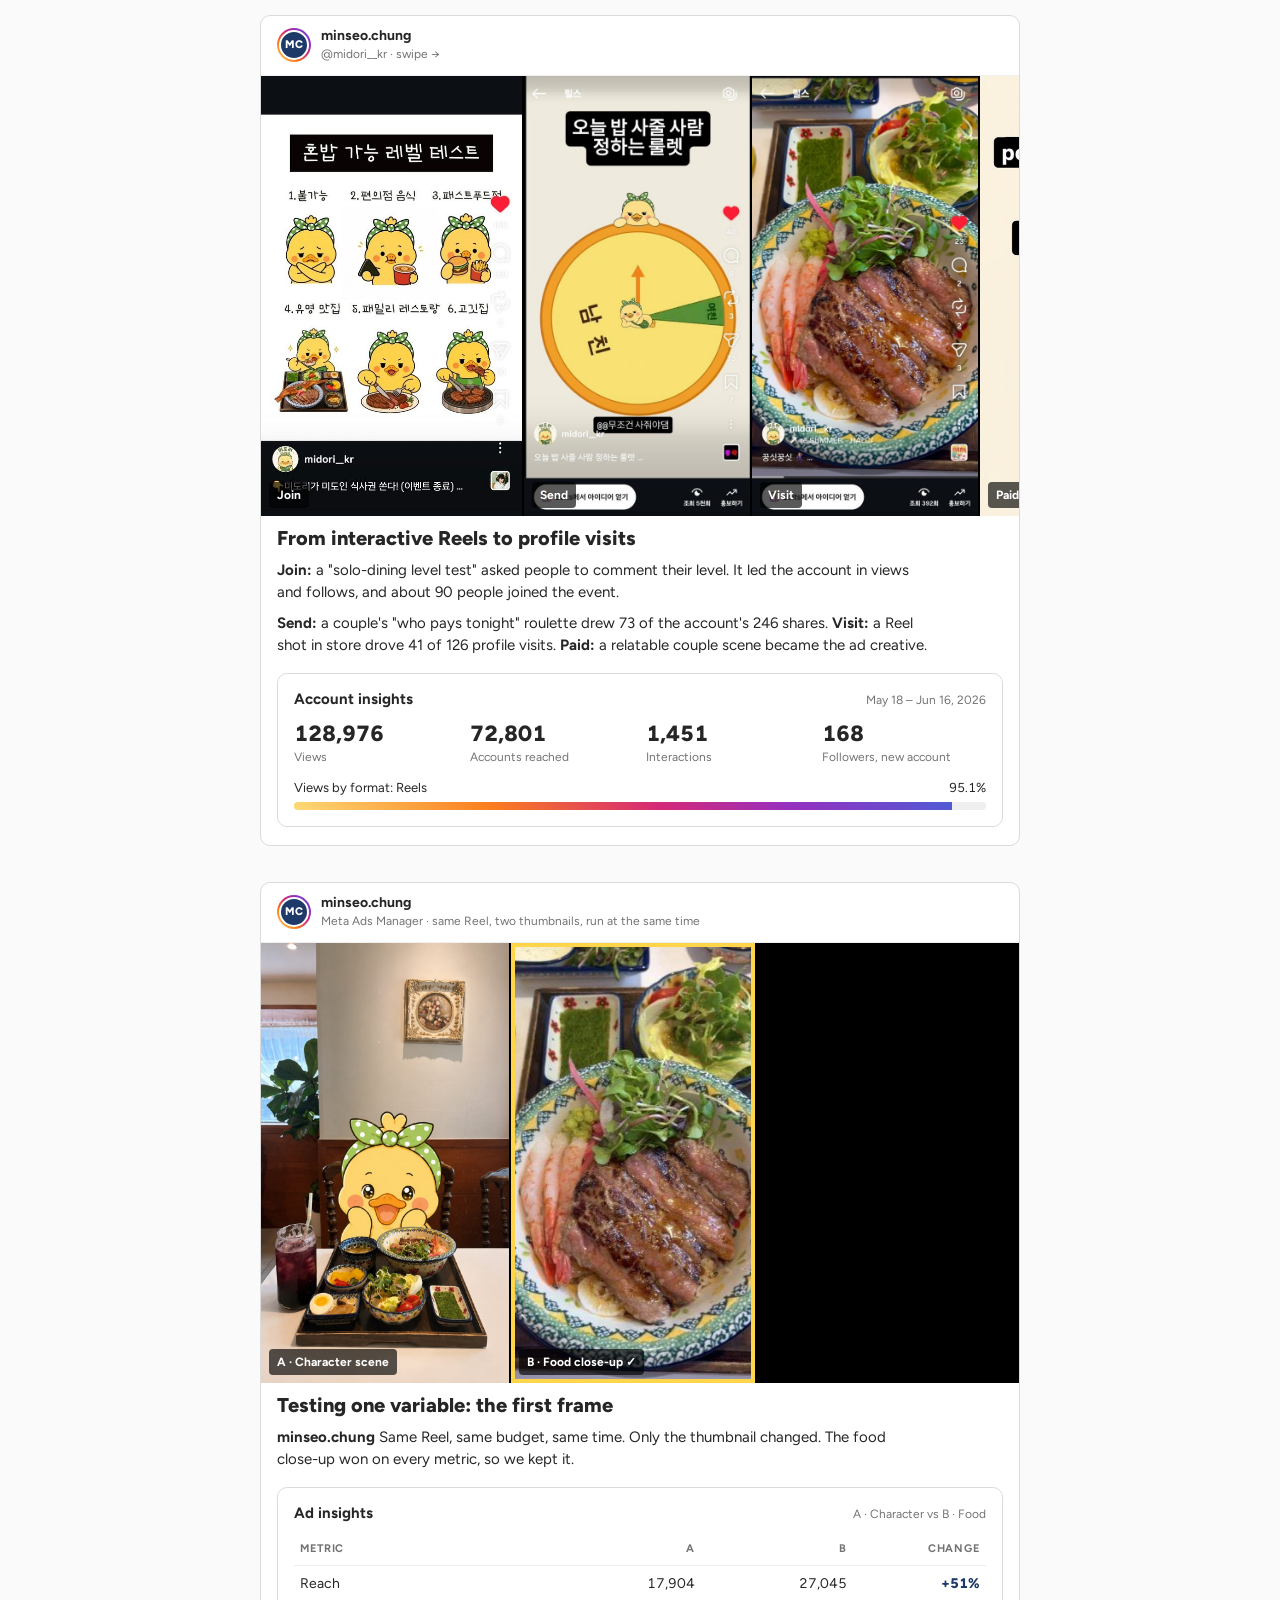
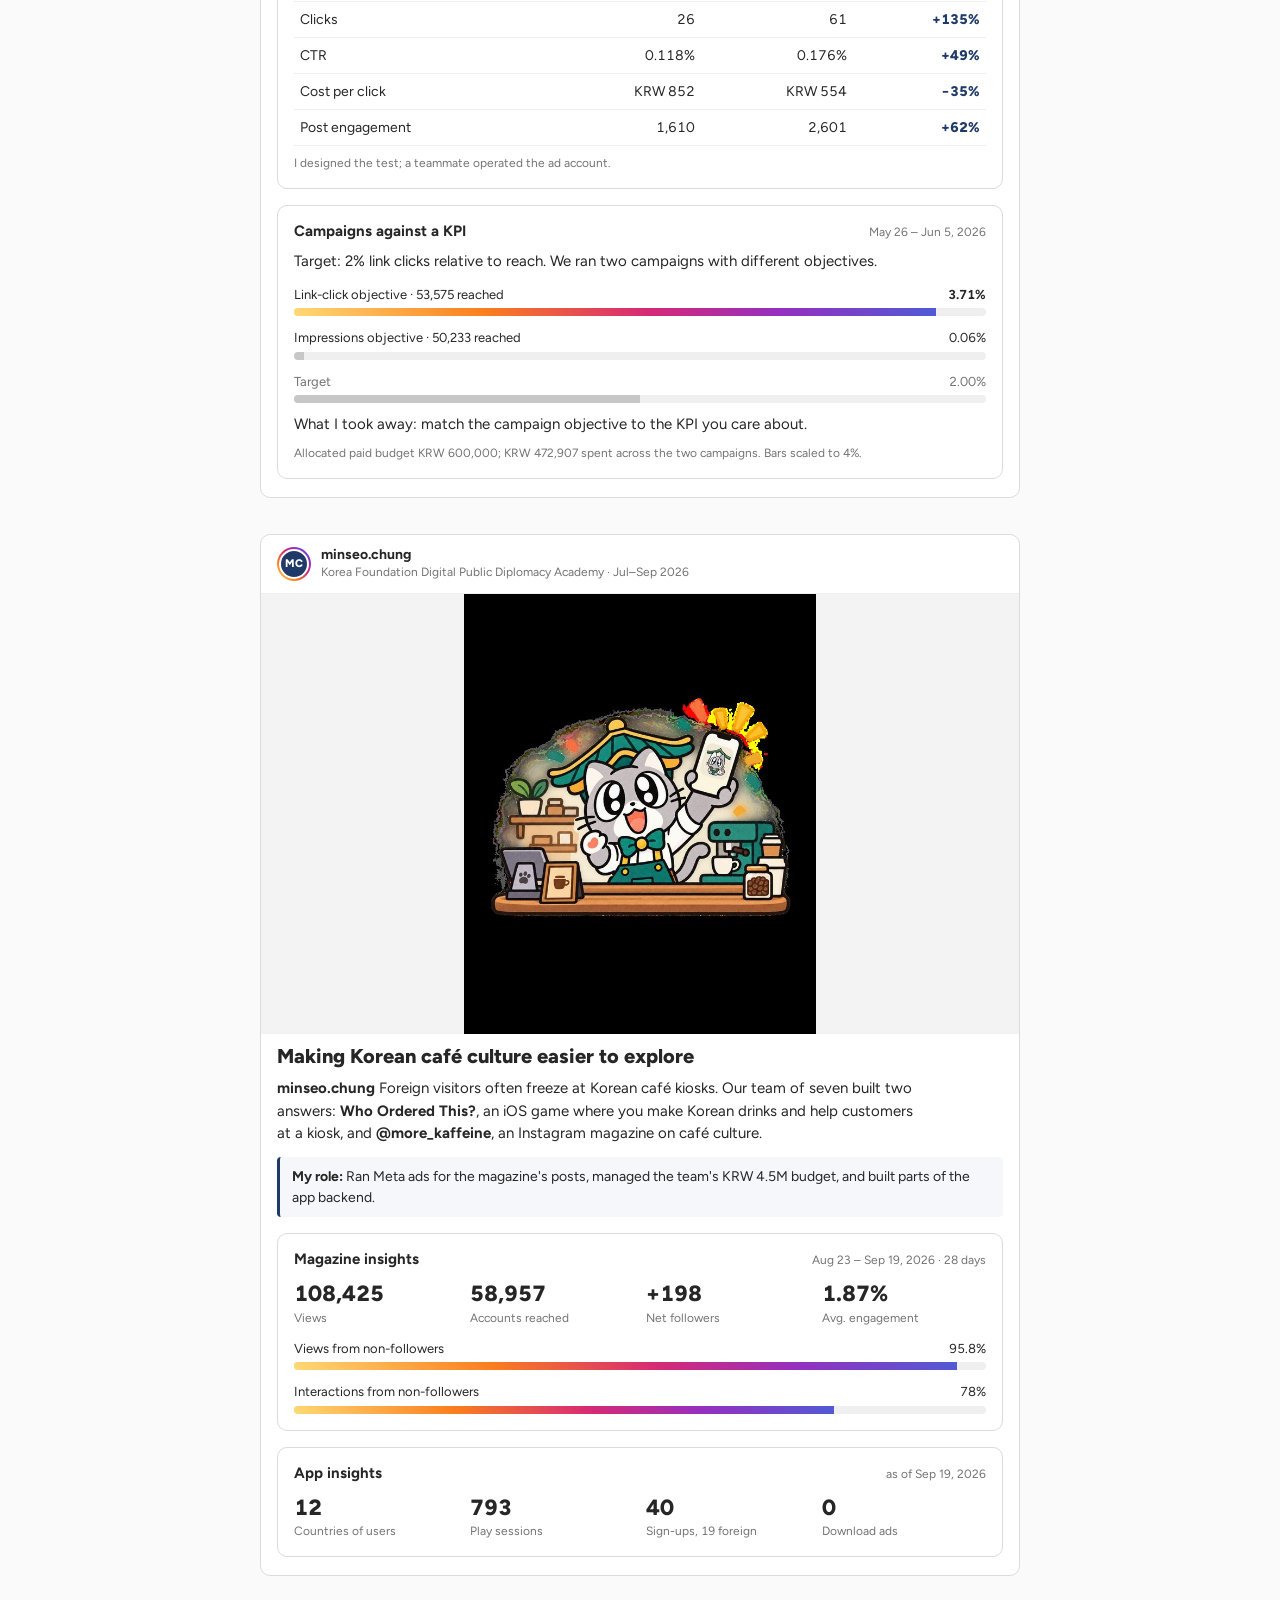
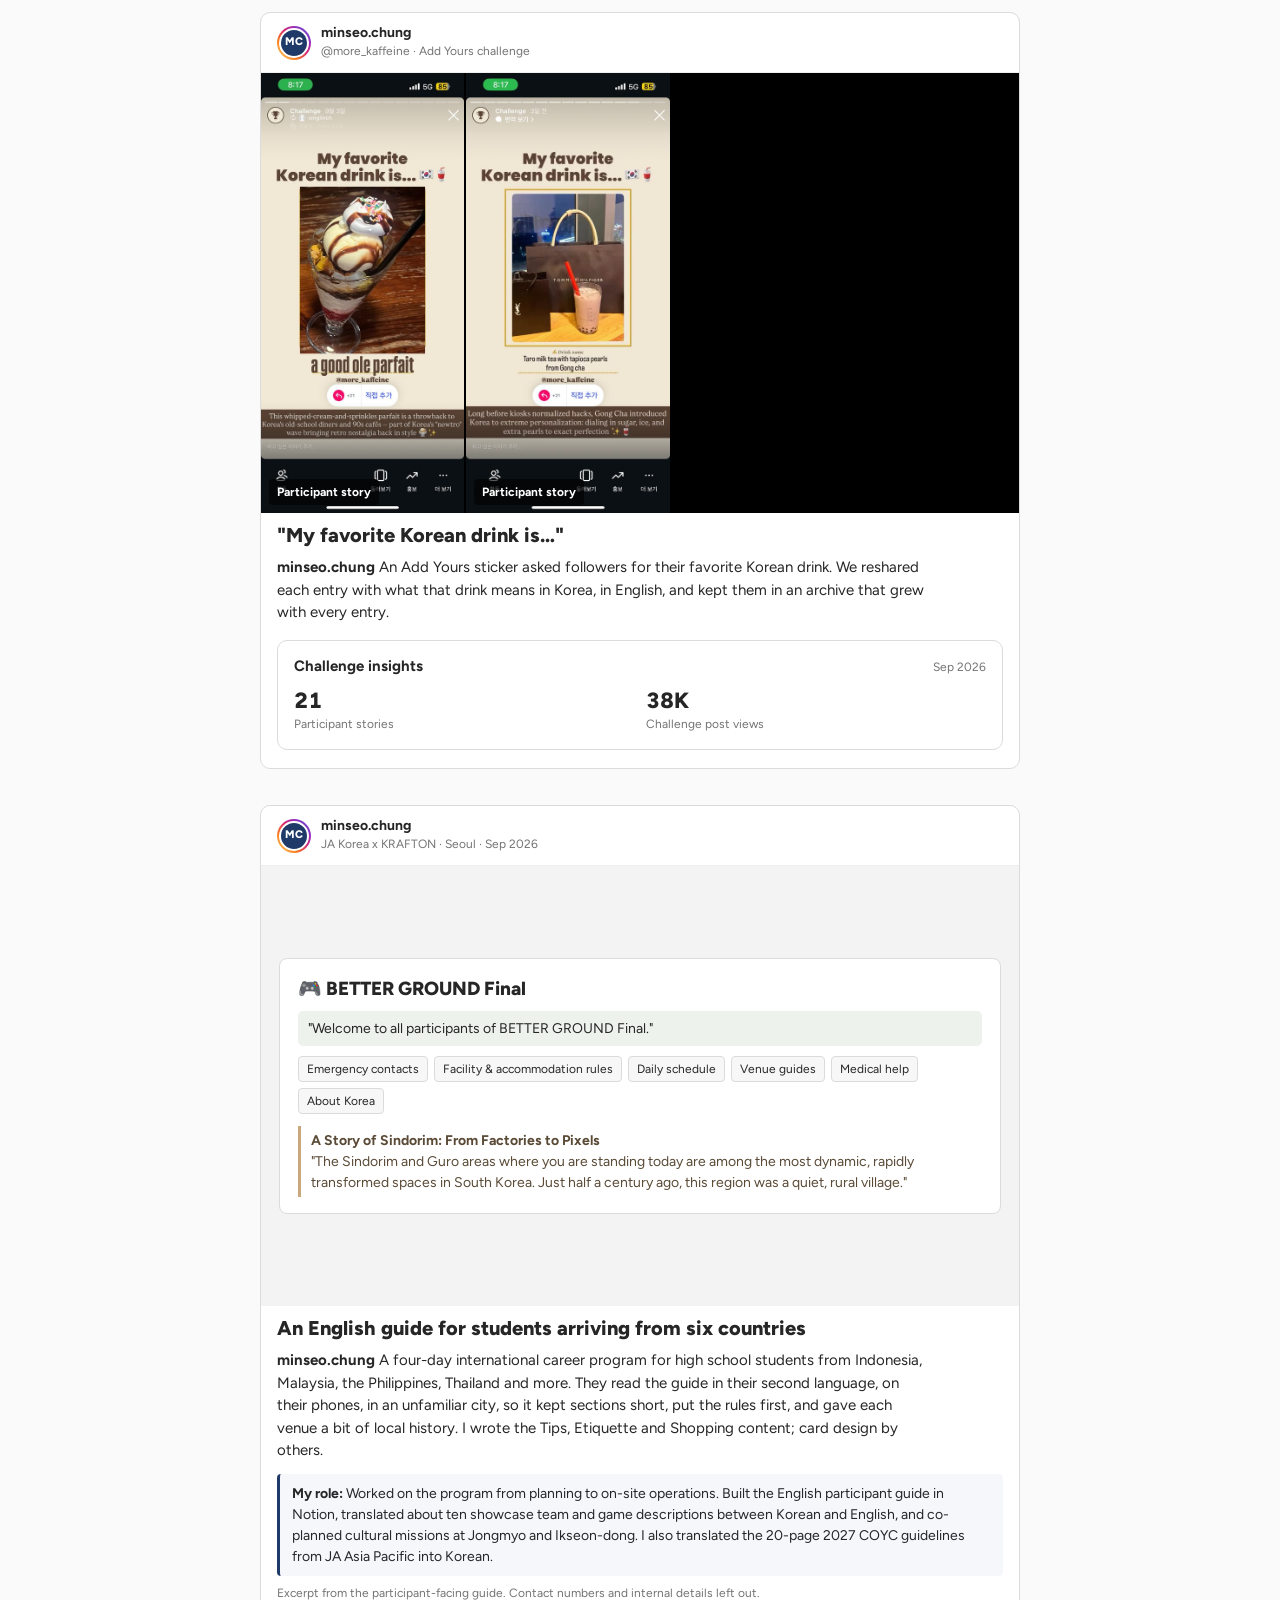
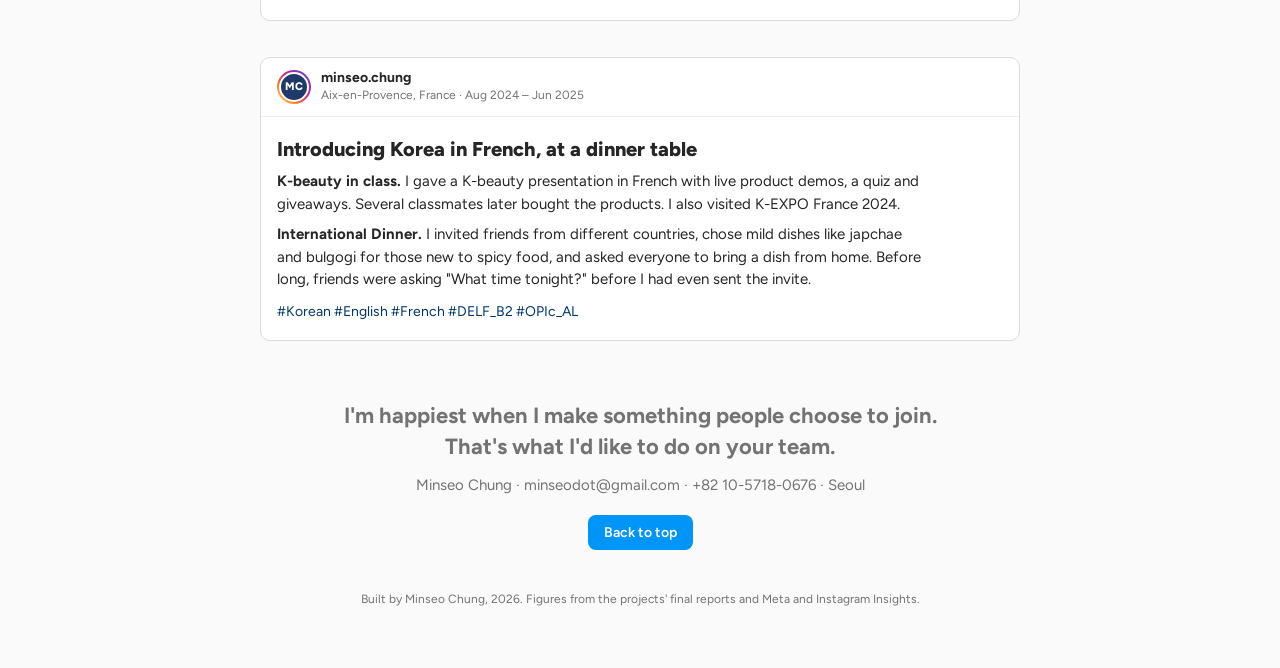
==== commit 79bd954d: "Swap bio and closing wording per company with ?for= data/targets.json holds a company-free default a" ====
--- a/index.html
+++ b/index.html
@@ -63,7 +63,8 @@
         <b>Minseo Chung</b>
         <div class="cat">Campaign &amp; Content · Seoul</div>
         <p>I make social content people choose to join, then check the numbers to see if they did. Korean · English · French.</p>
-        <p>Applying for L'Oréal Korea [Dr.G] Campaign &amp; Content Intern</p>
+        <!-- Swapped by ?for=<key> using data/targets.json; this is the default wording. -->
+        <p id="applying">Looking for a Campaign &amp; Content role</p>
         <a href="#contact">minseodot@gmail.com</a>
       </div>
     </div>
@@ -95,7 +96,7 @@
 
   <!-- END -->
   <section class="end" id="contact">
-    <p class="q">I'm happiest when I make something people choose to join. That's what I'd like to do for Dr.G.</p>
+    <p class="q" id="closing">I'm happiest when I make something people choose to join. That's what I'd like to do on your team.</p>
     <p>Minseo Chung · minseodot@gmail.com · +82 10-5718-0676 · Seoul</p>
     <a class="btn" href="#top">Back to top</a>
   </section>
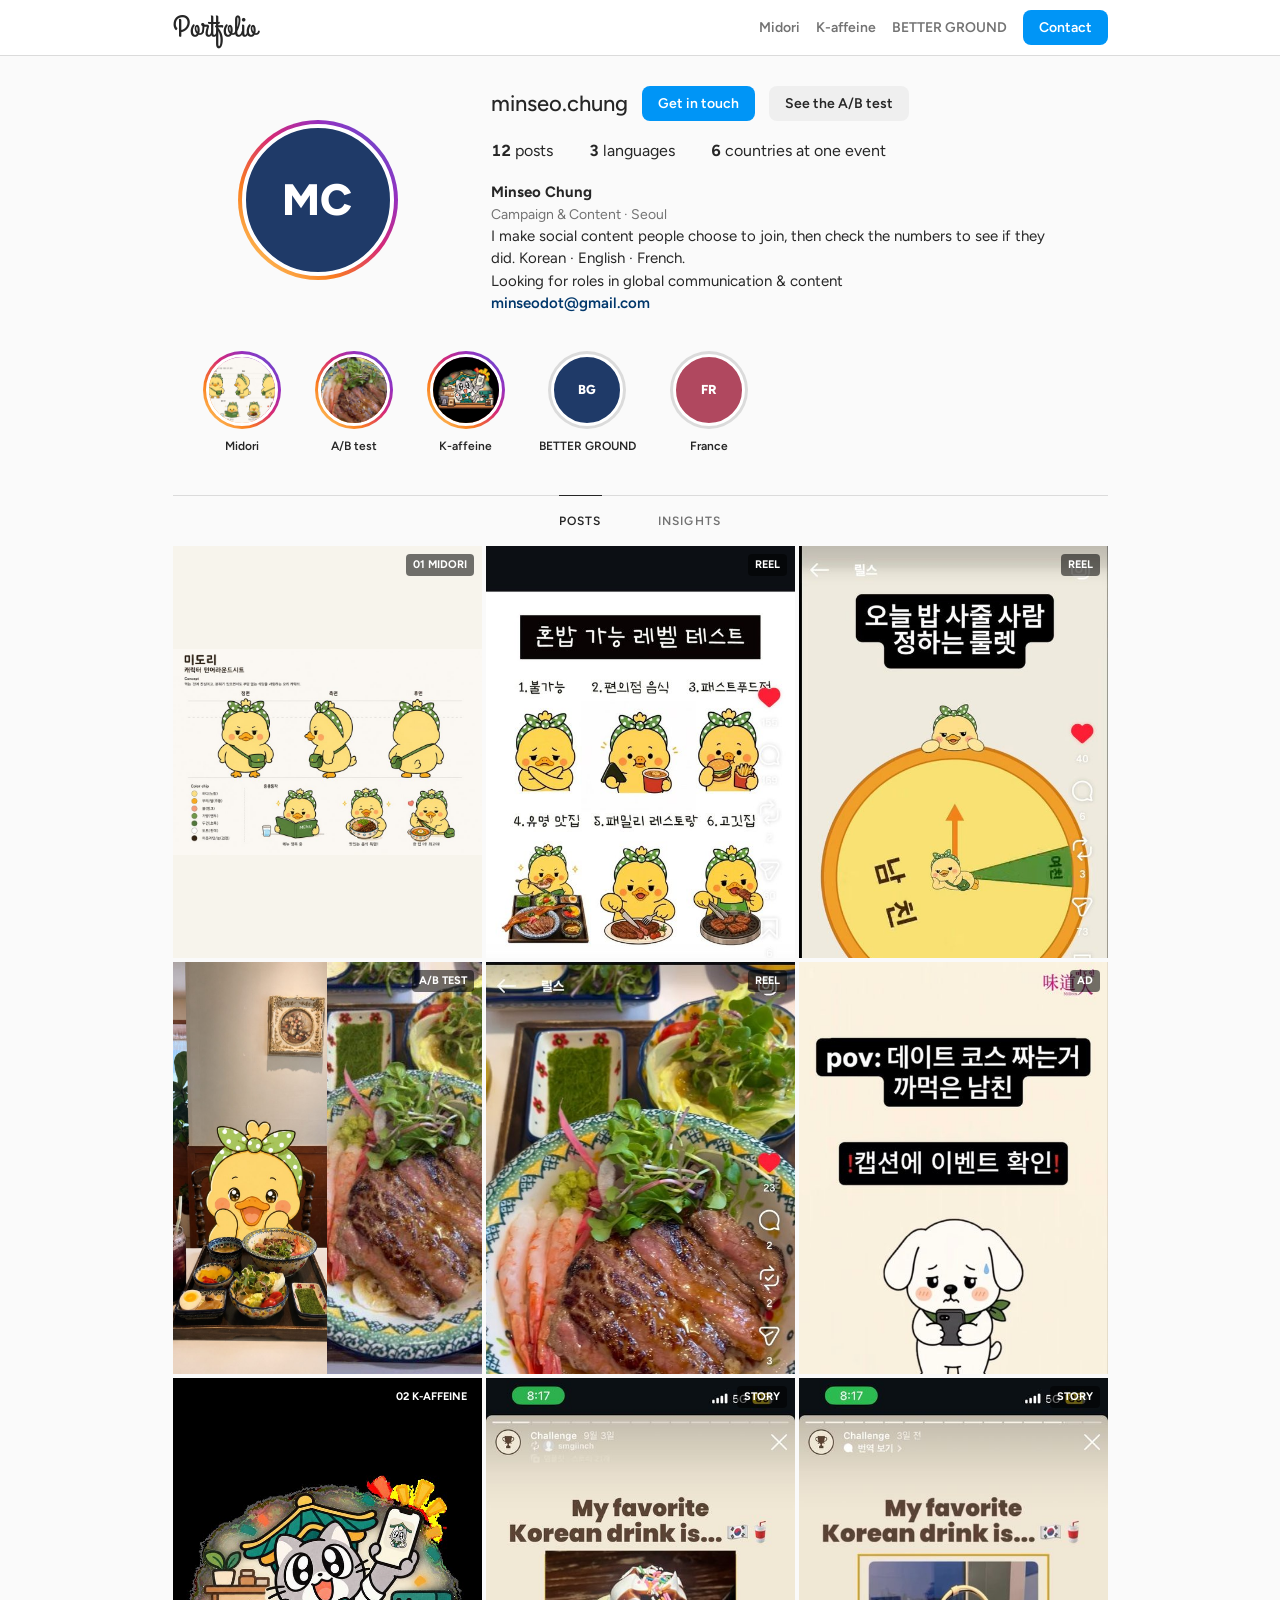
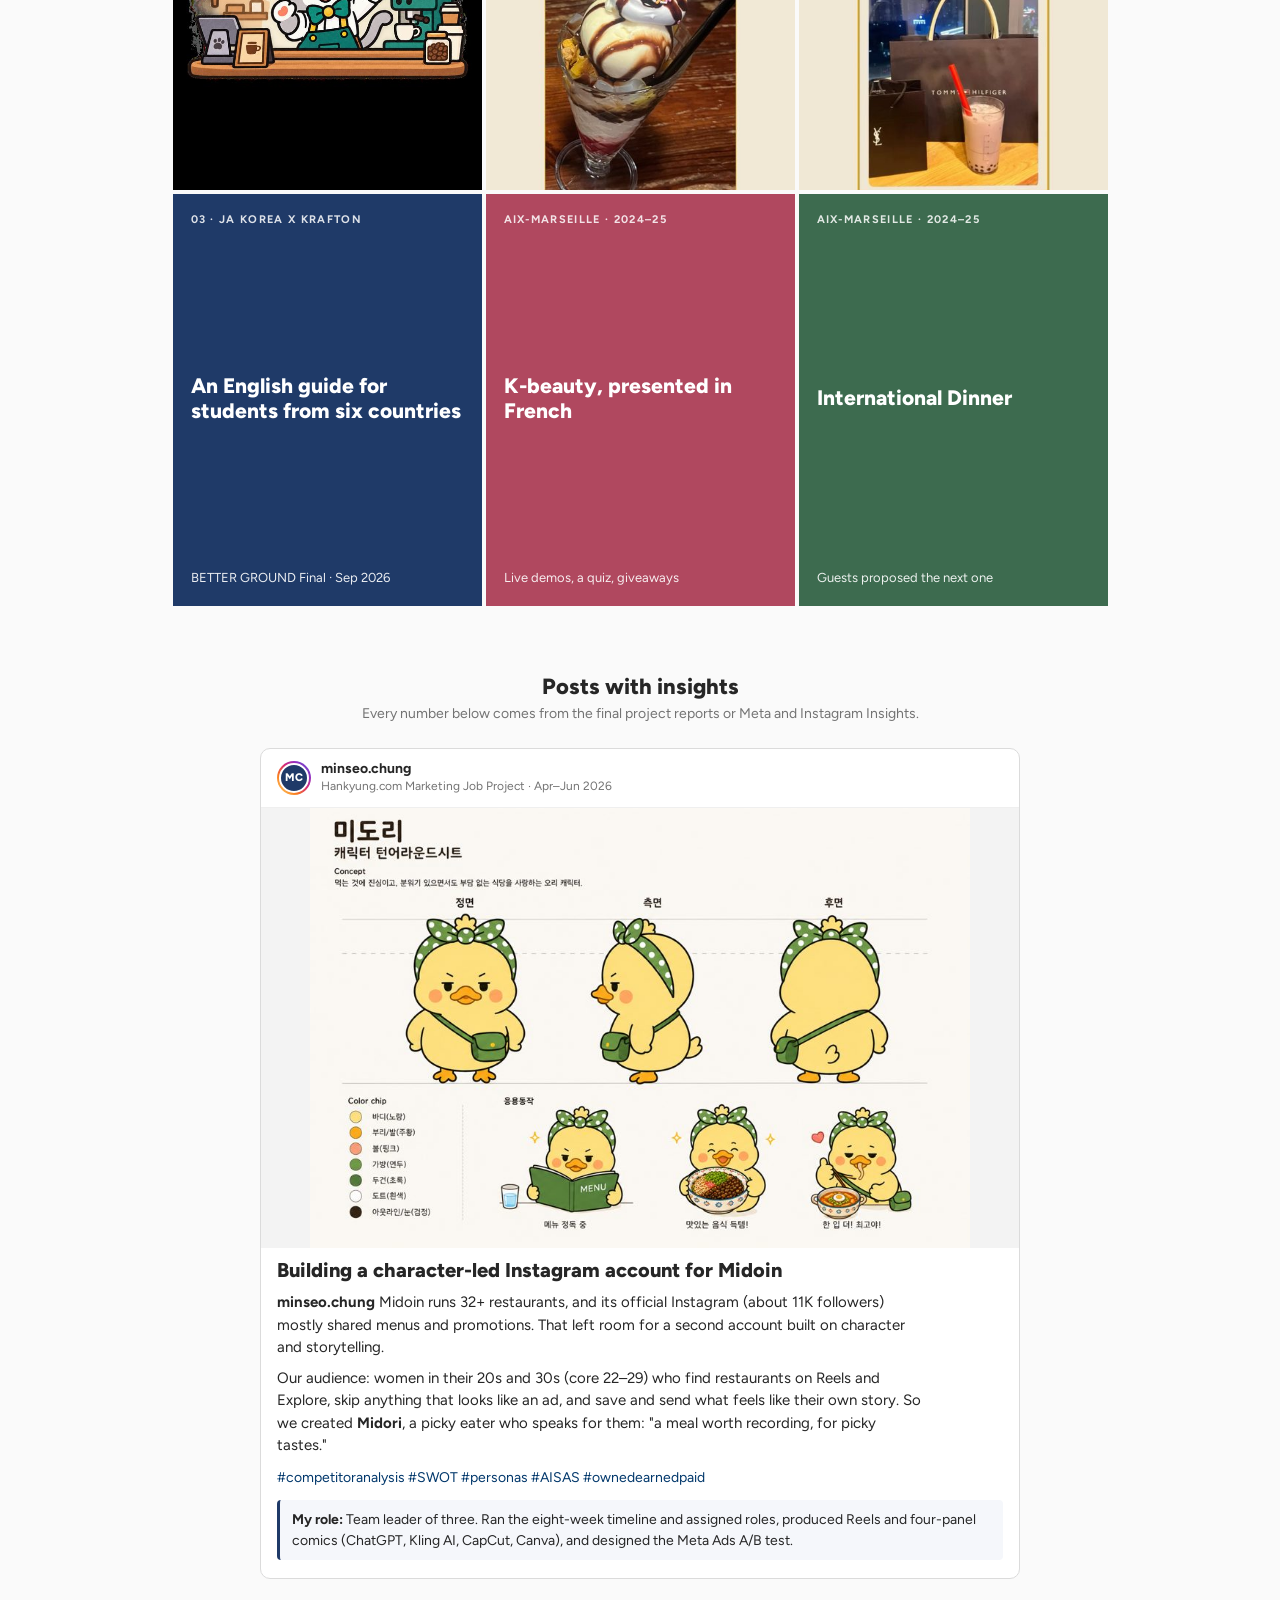
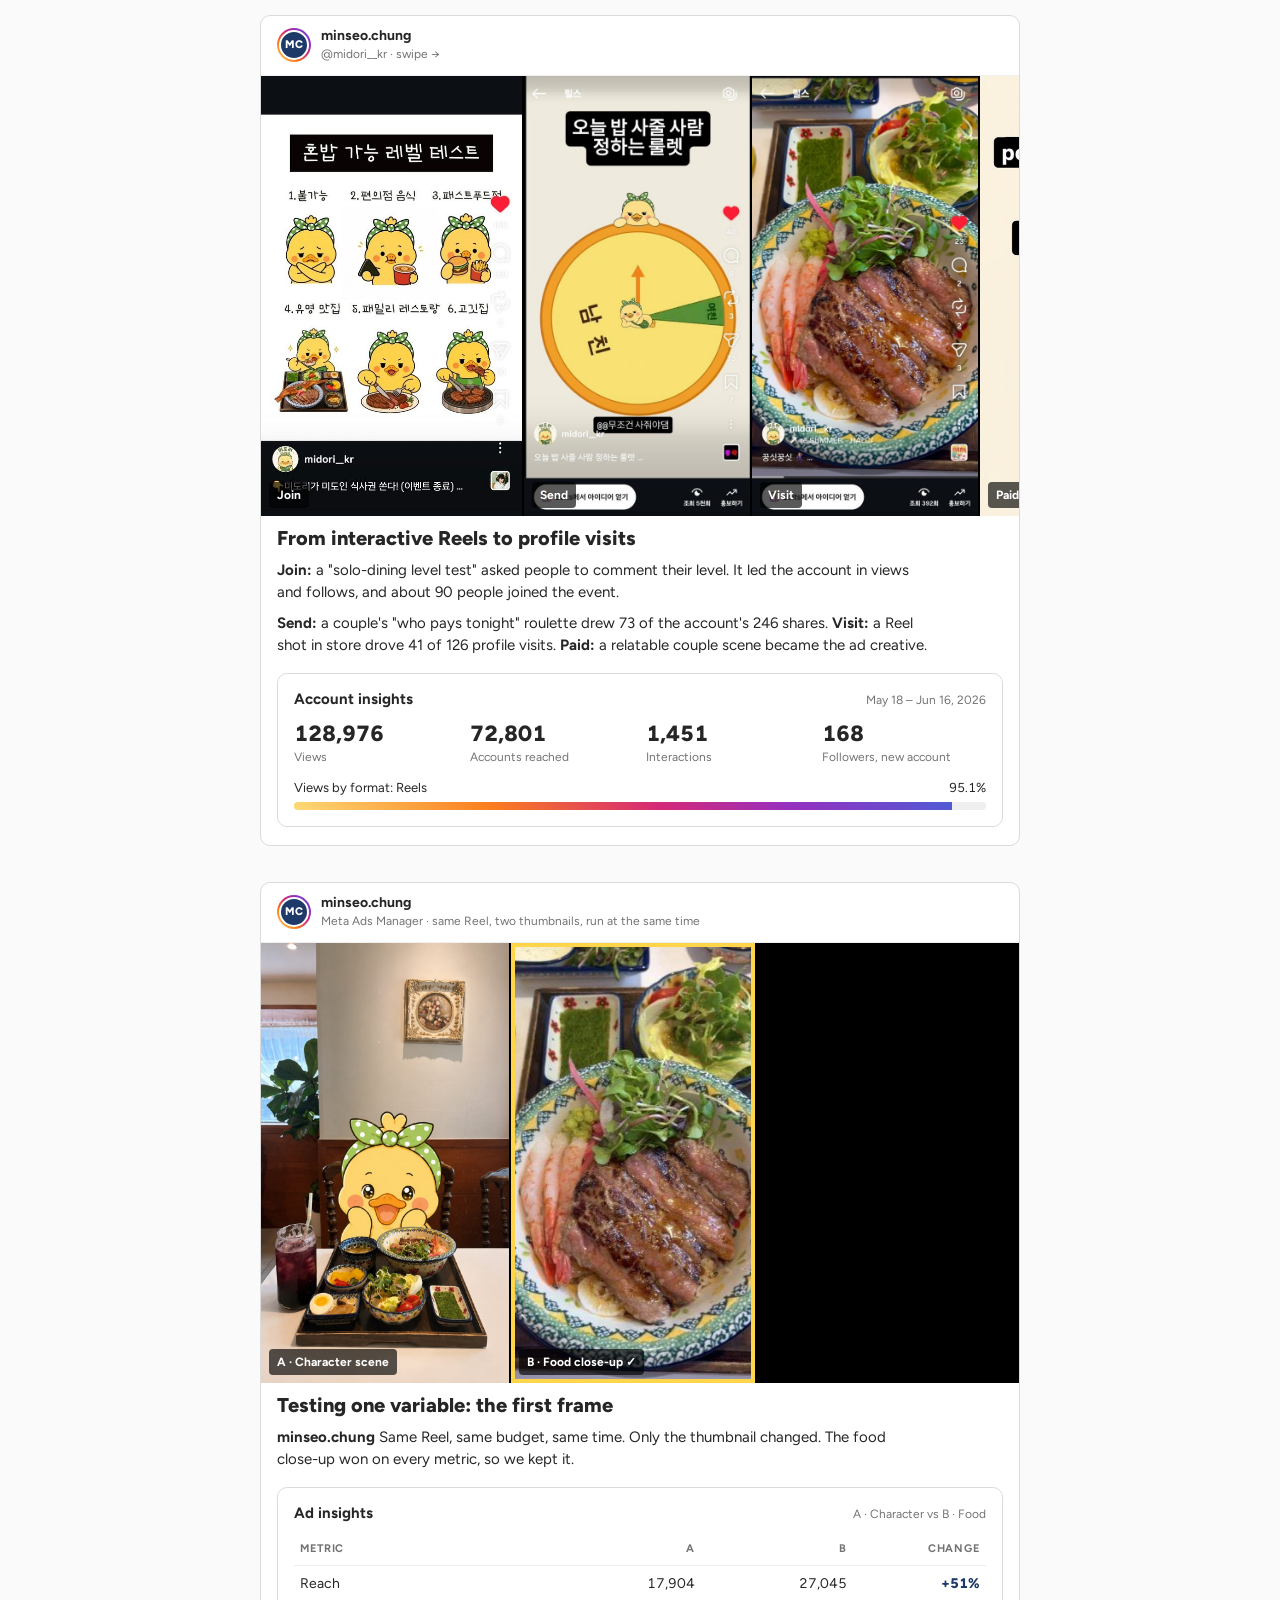
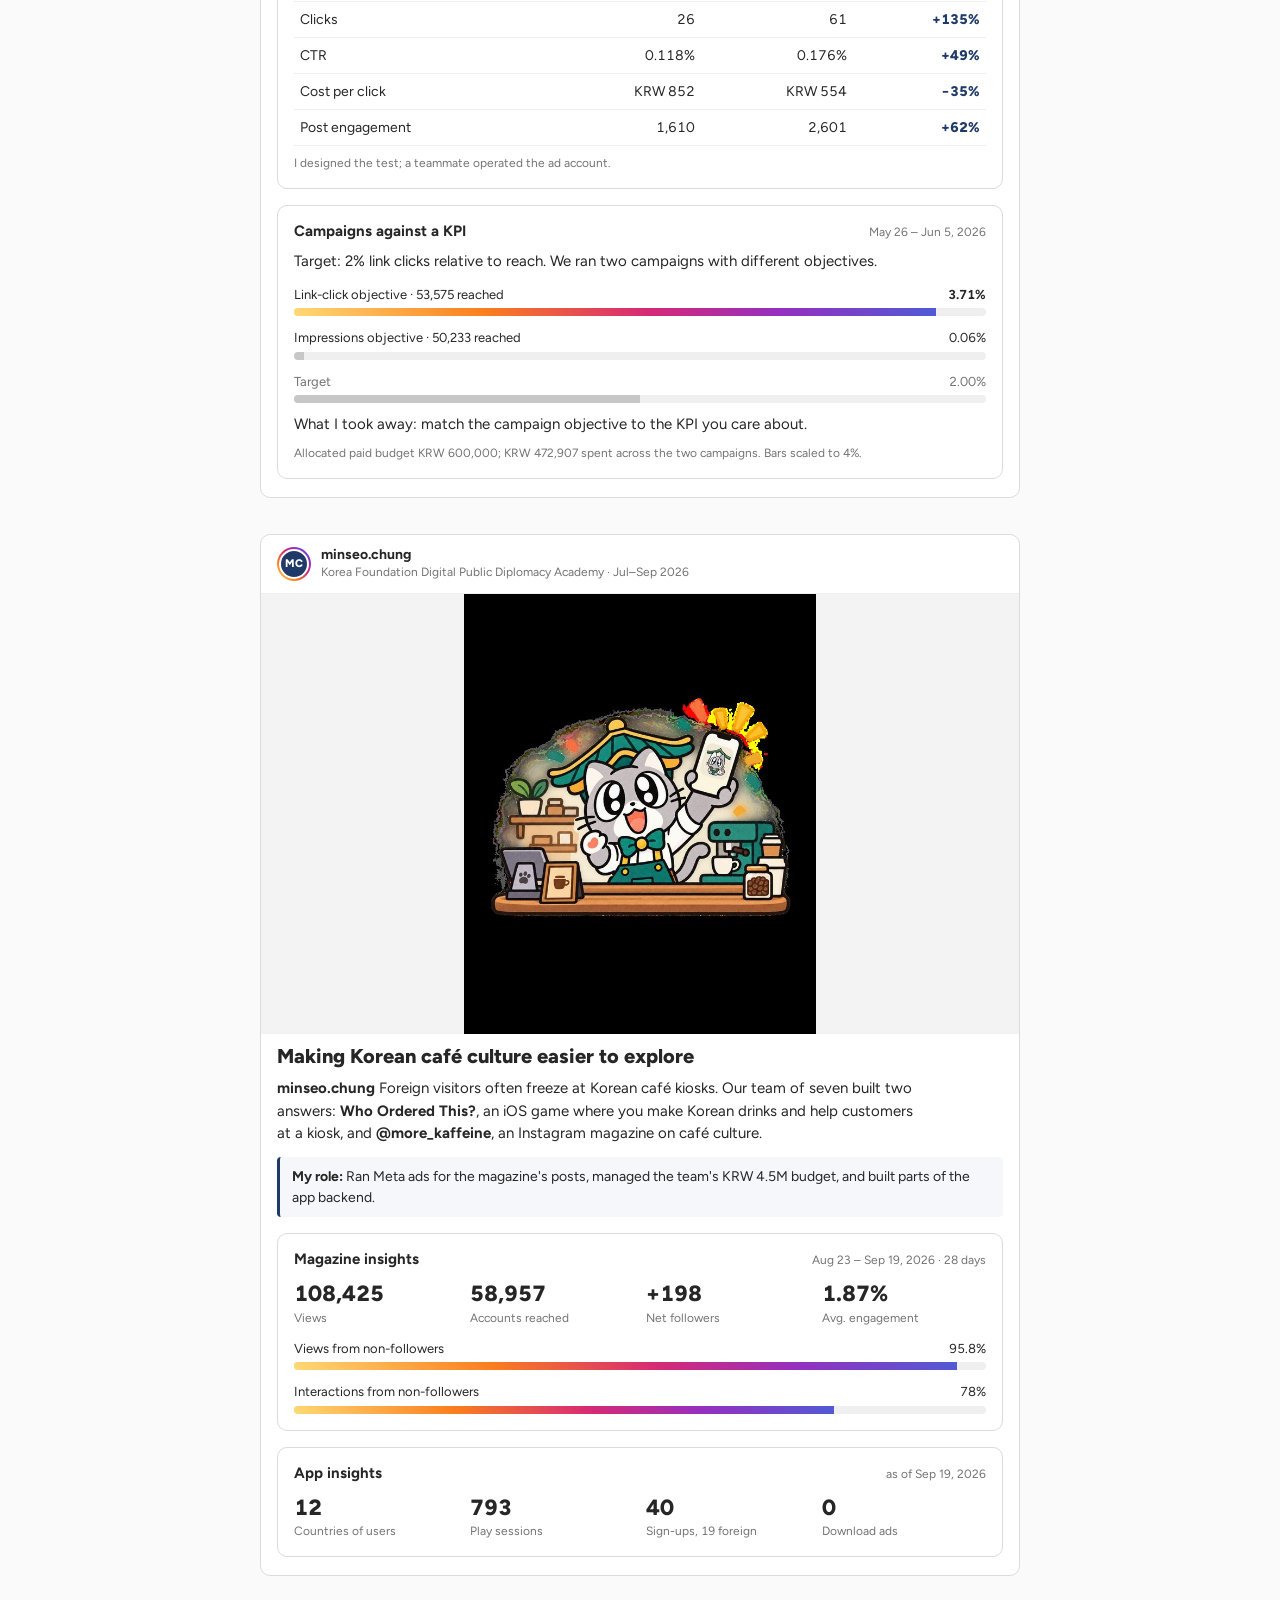
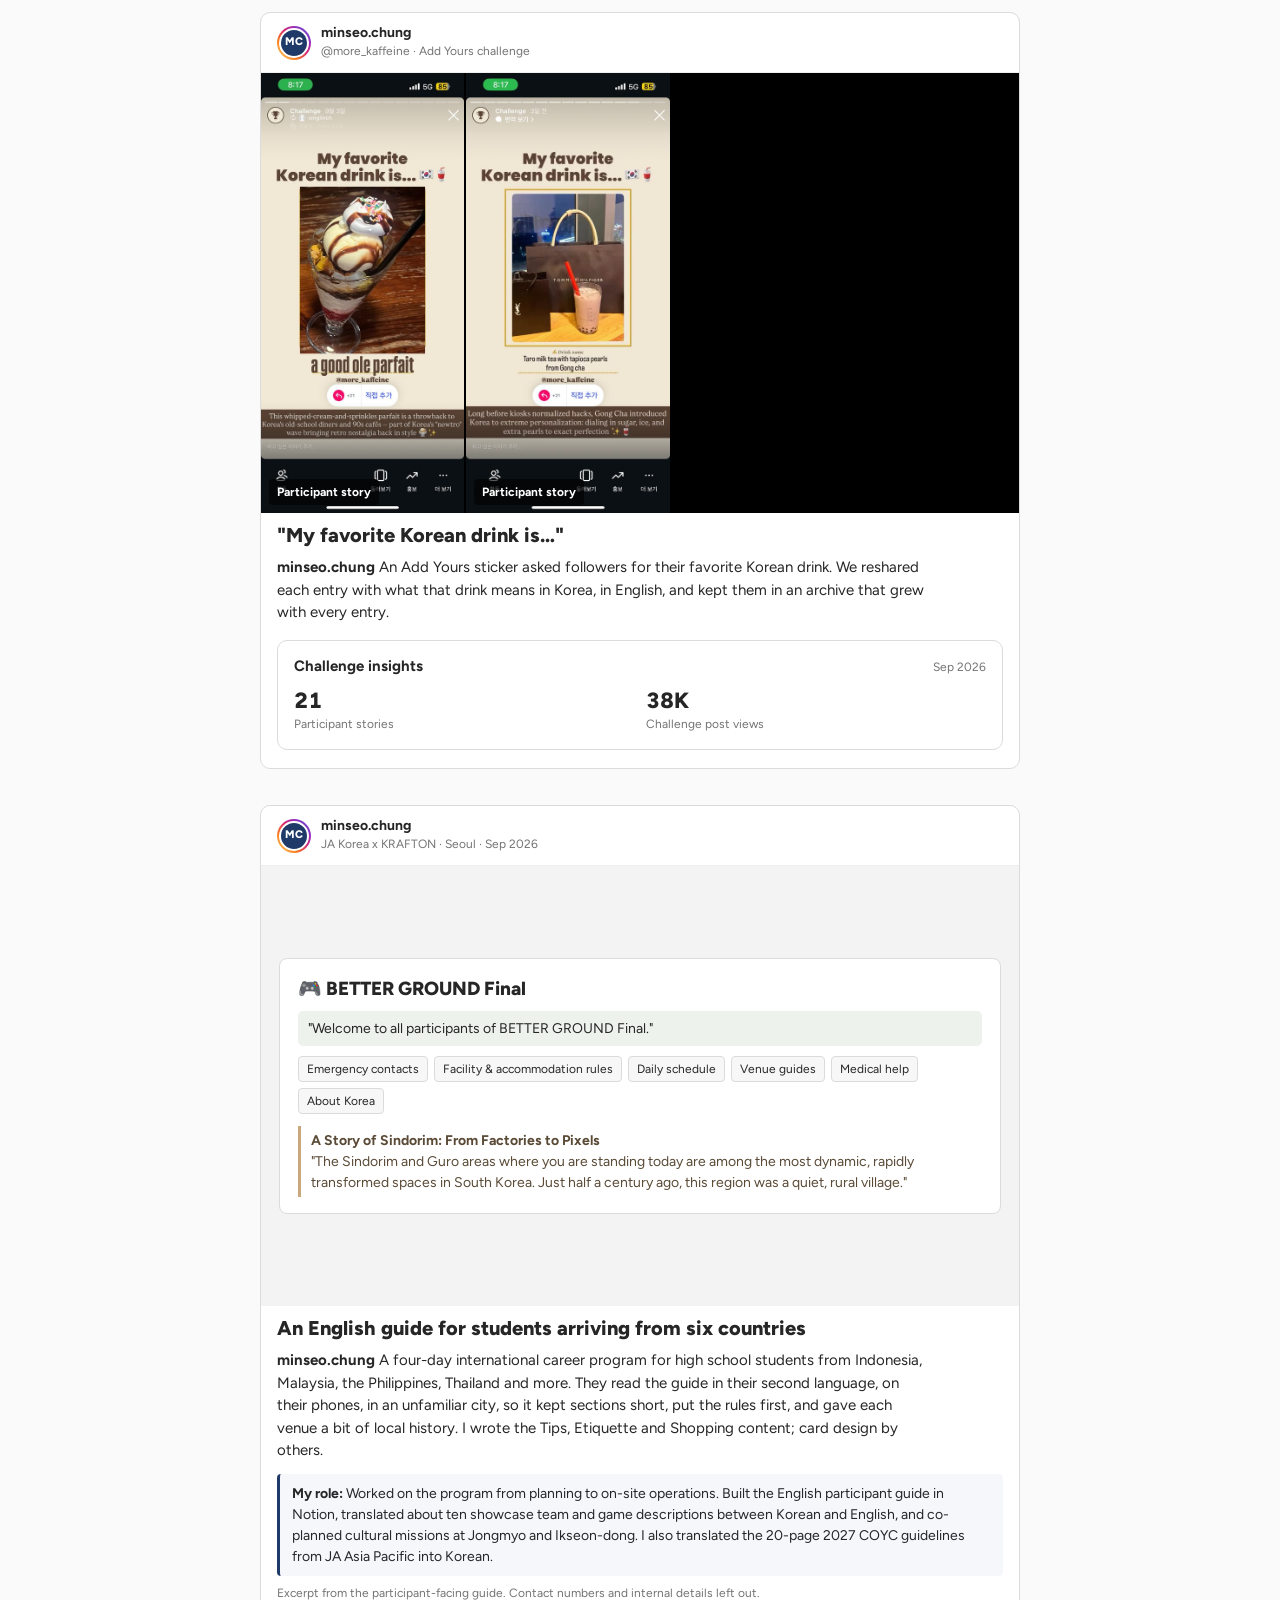
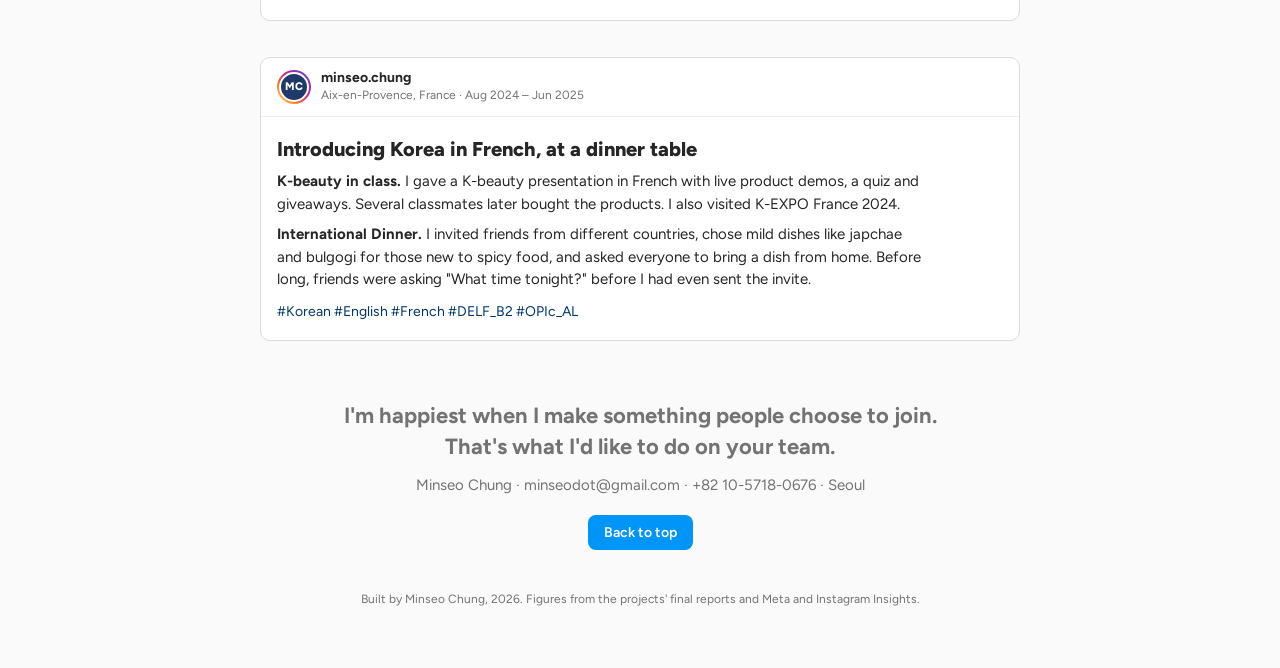
==== commit b91909d6: "Update default bio wording, add Asan Nanum Foundation target Co-Authored-By: Claude Opus 5.5 <norepl" ====
--- a/index.html
+++ b/index.html
@@ -64,7 +64,7 @@
         <div class="cat">Campaign &amp; Content · Seoul</div>
         <p>I make social content people choose to join, then check the numbers to see if they did. Korean · English · French.</p>
         <!-- Swapped by ?for=<key> using data/targets.json; this is the default wording. -->
-        <p id="applying">Looking for a Campaign &amp; Content role</p>
+        <p id="applying">Looking for roles in global communication &amp; content</p>
         <a href="#contact">minseodot@gmail.com</a>
       </div>
     </div>
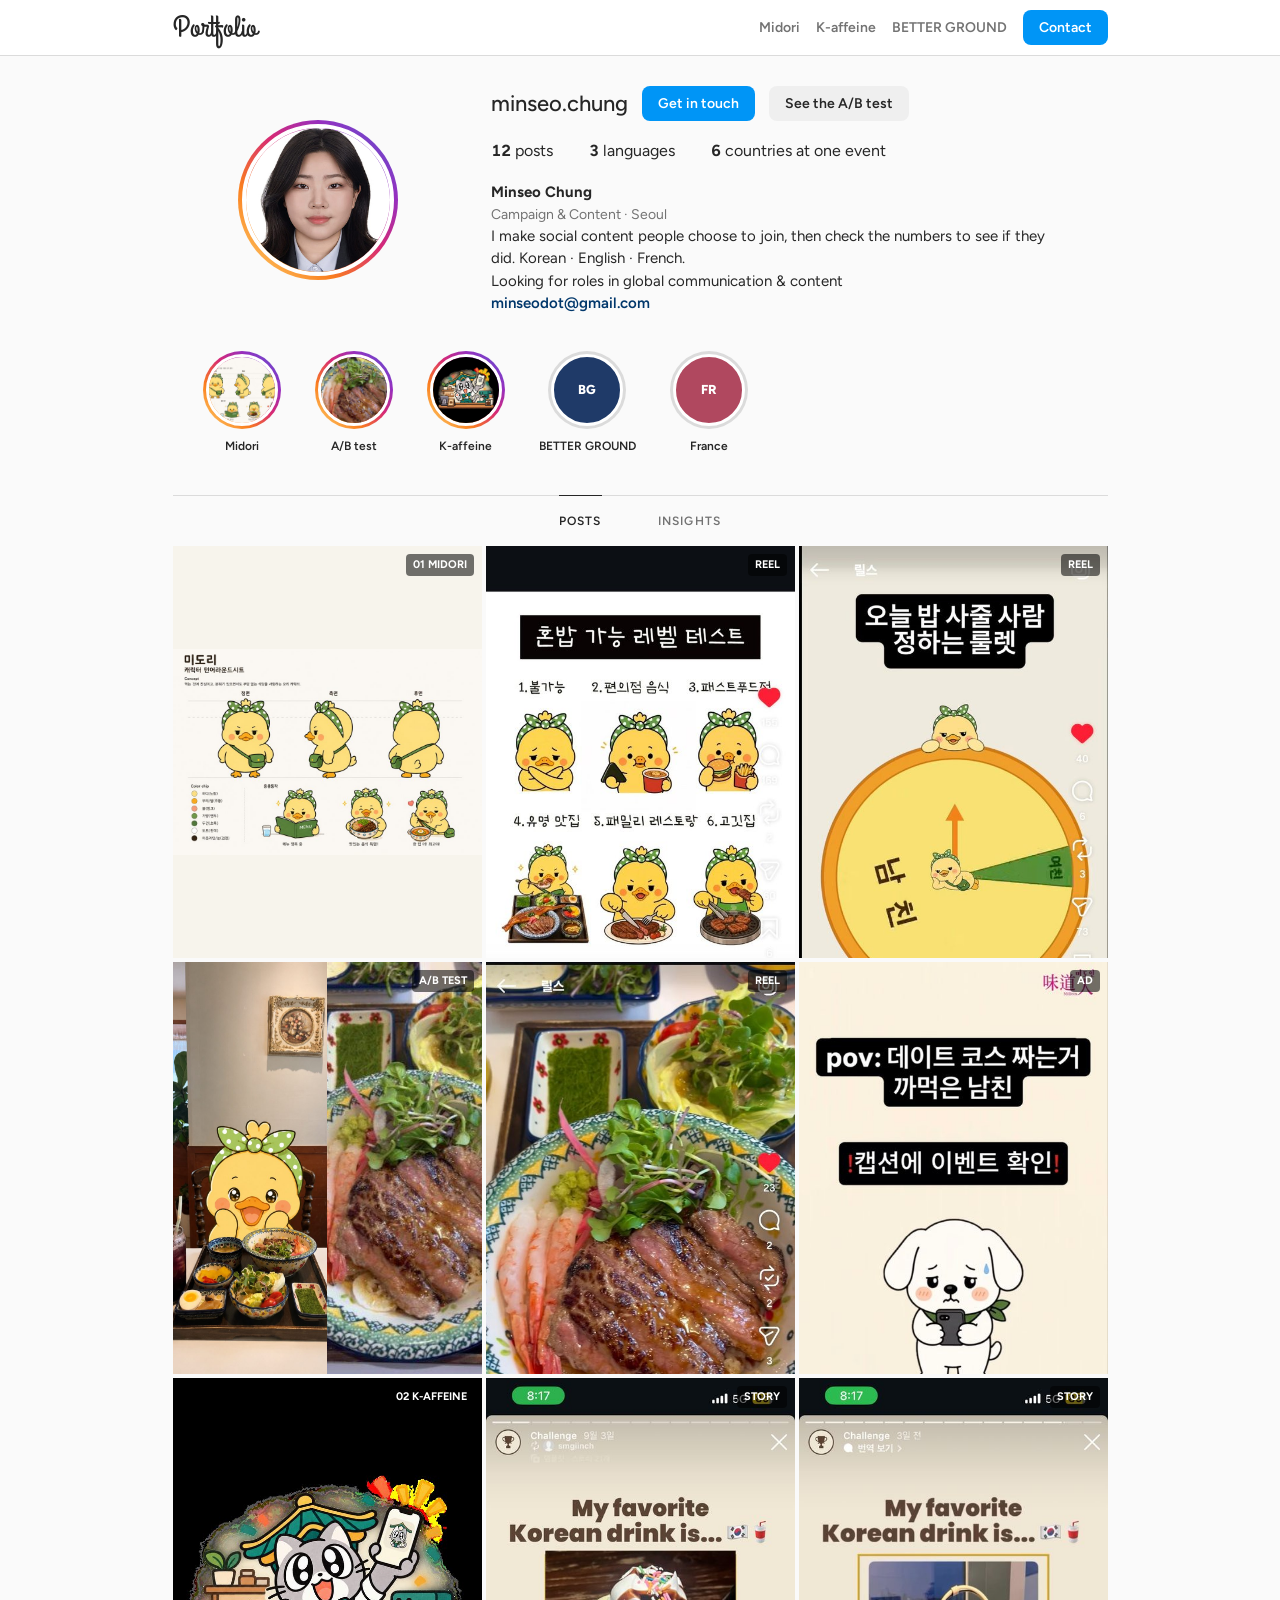
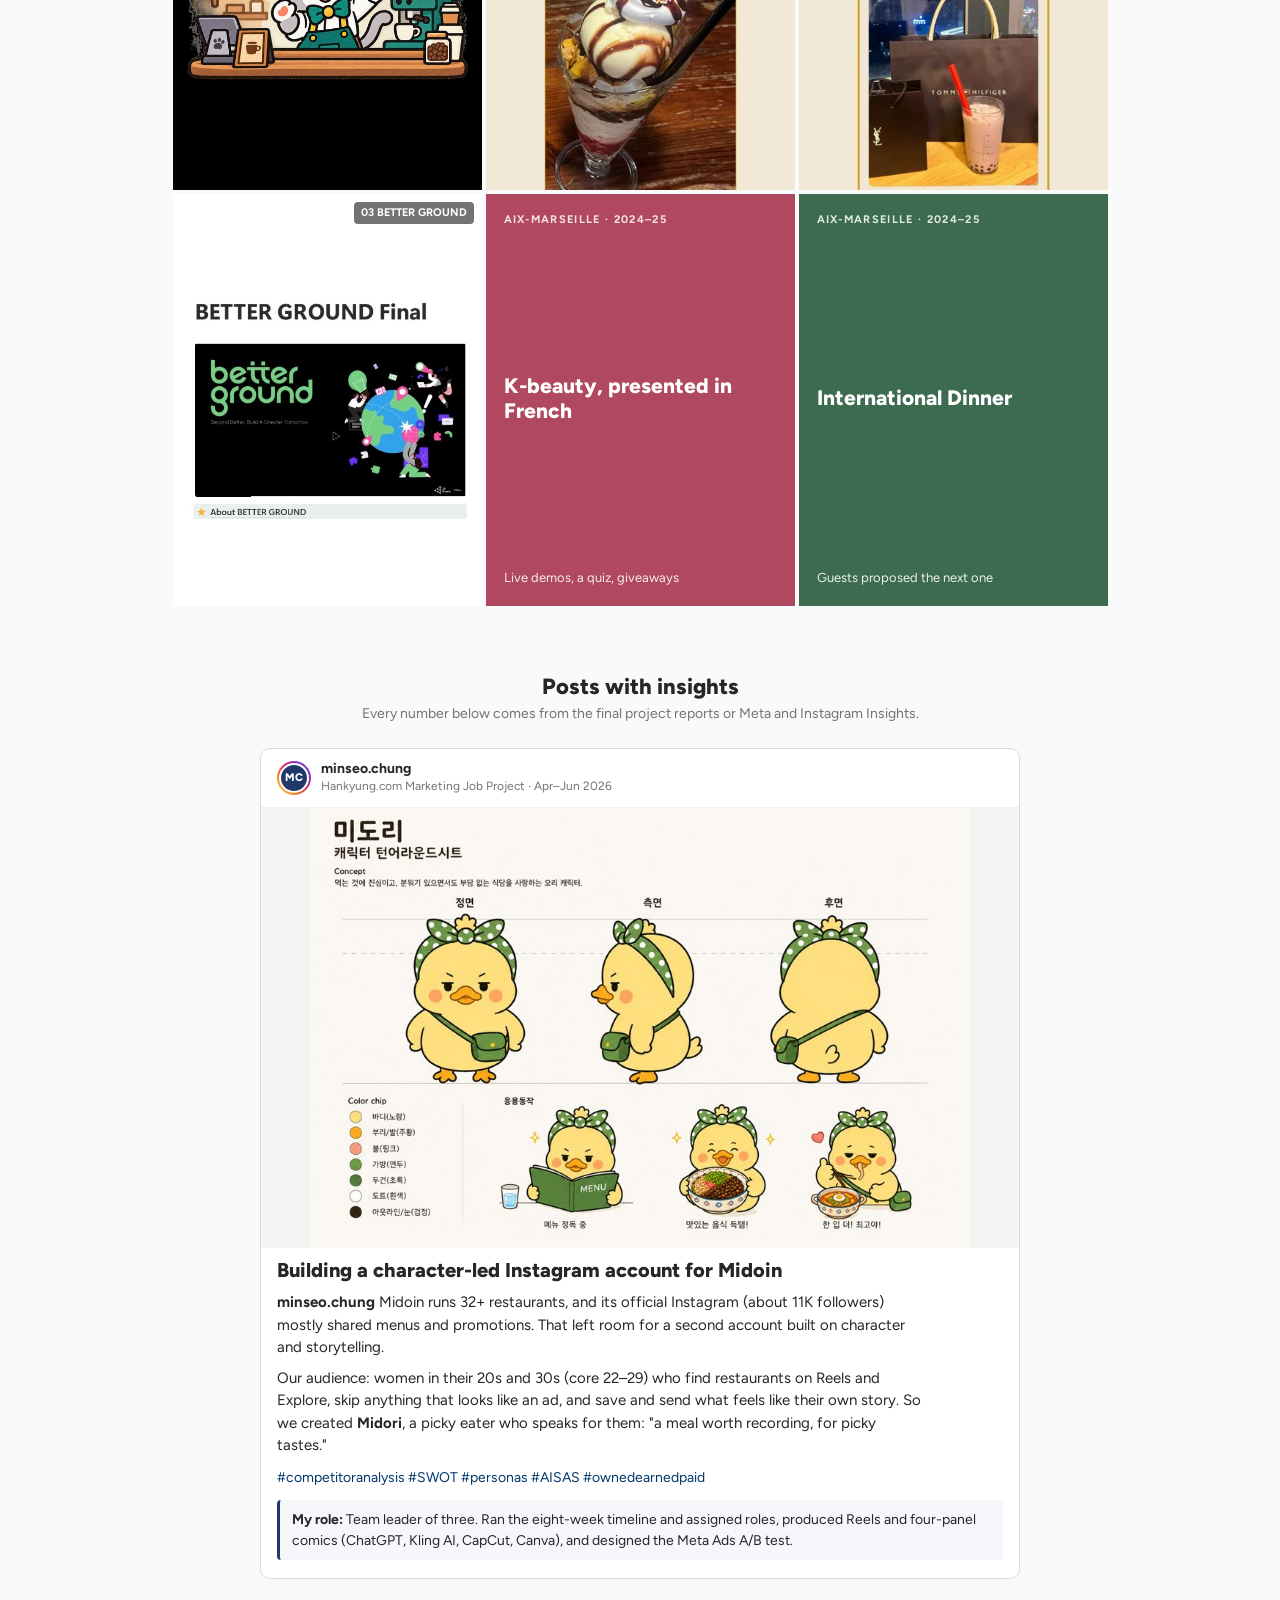
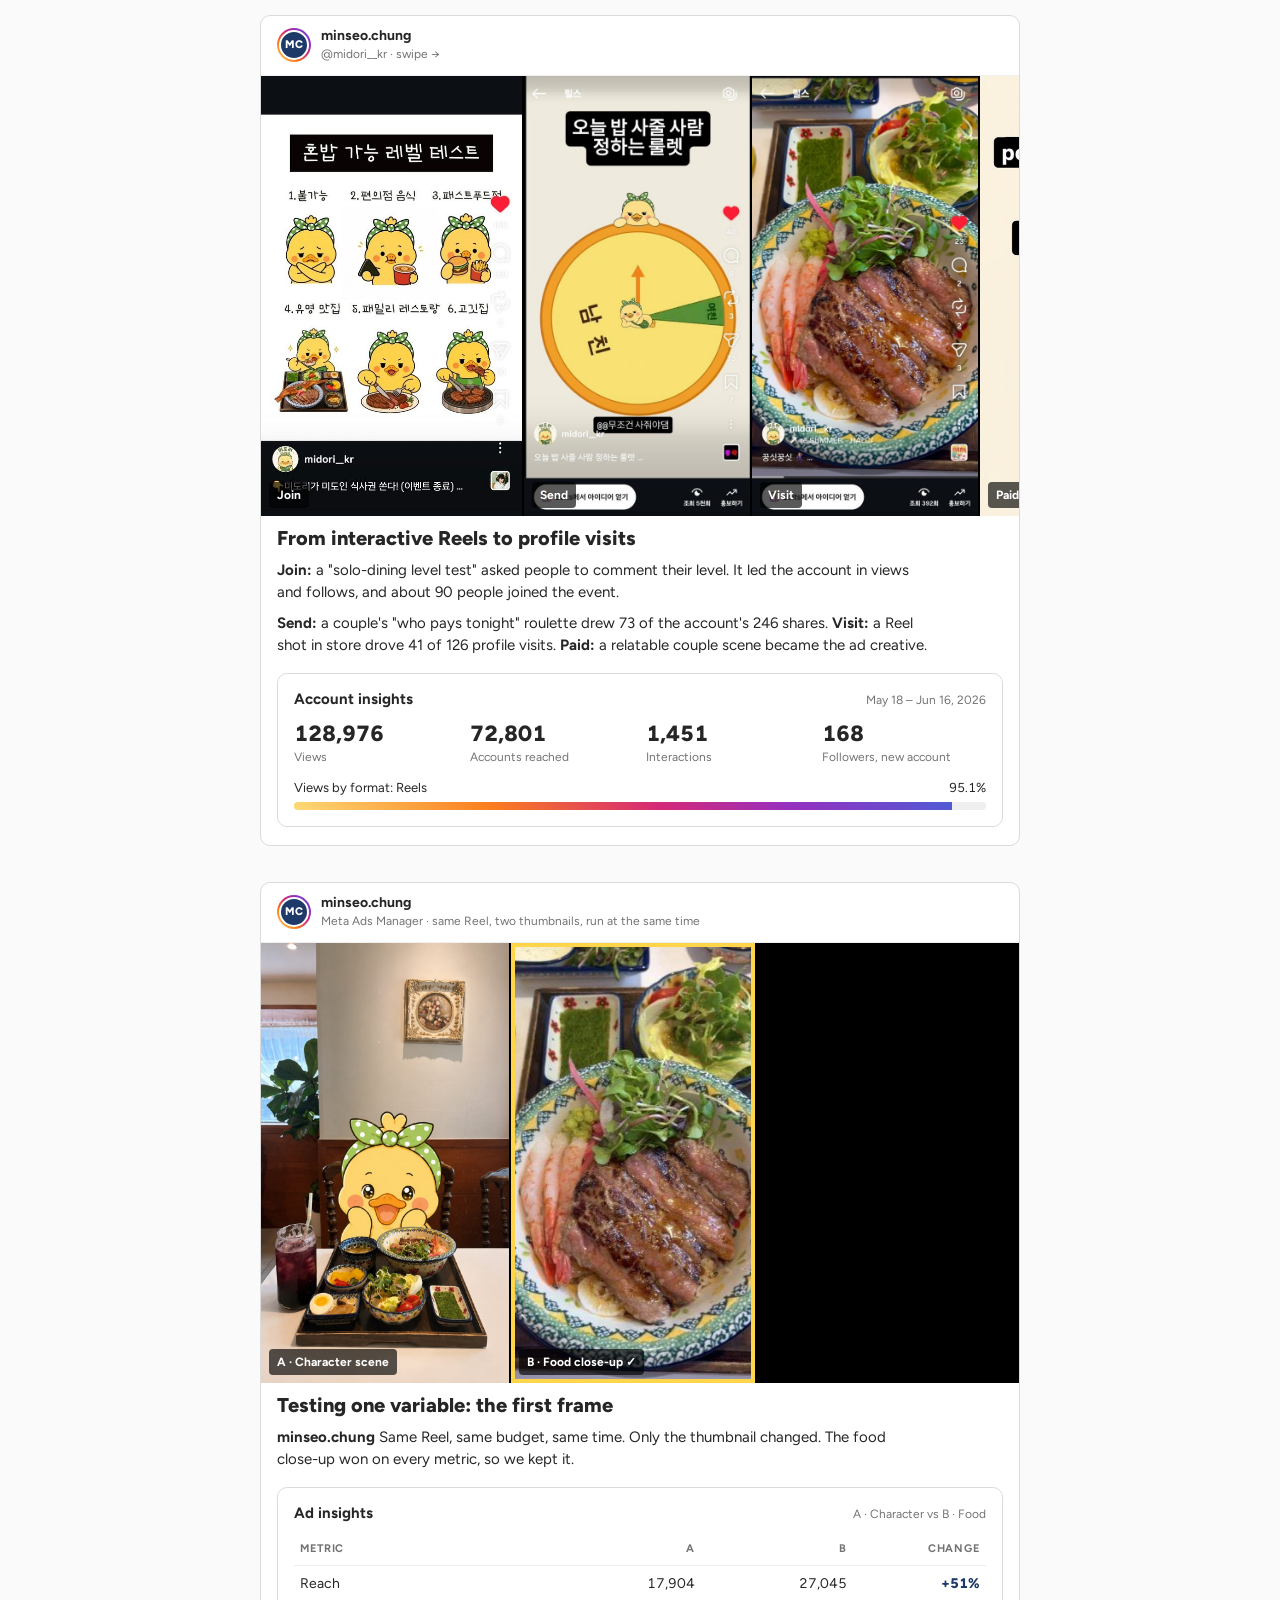
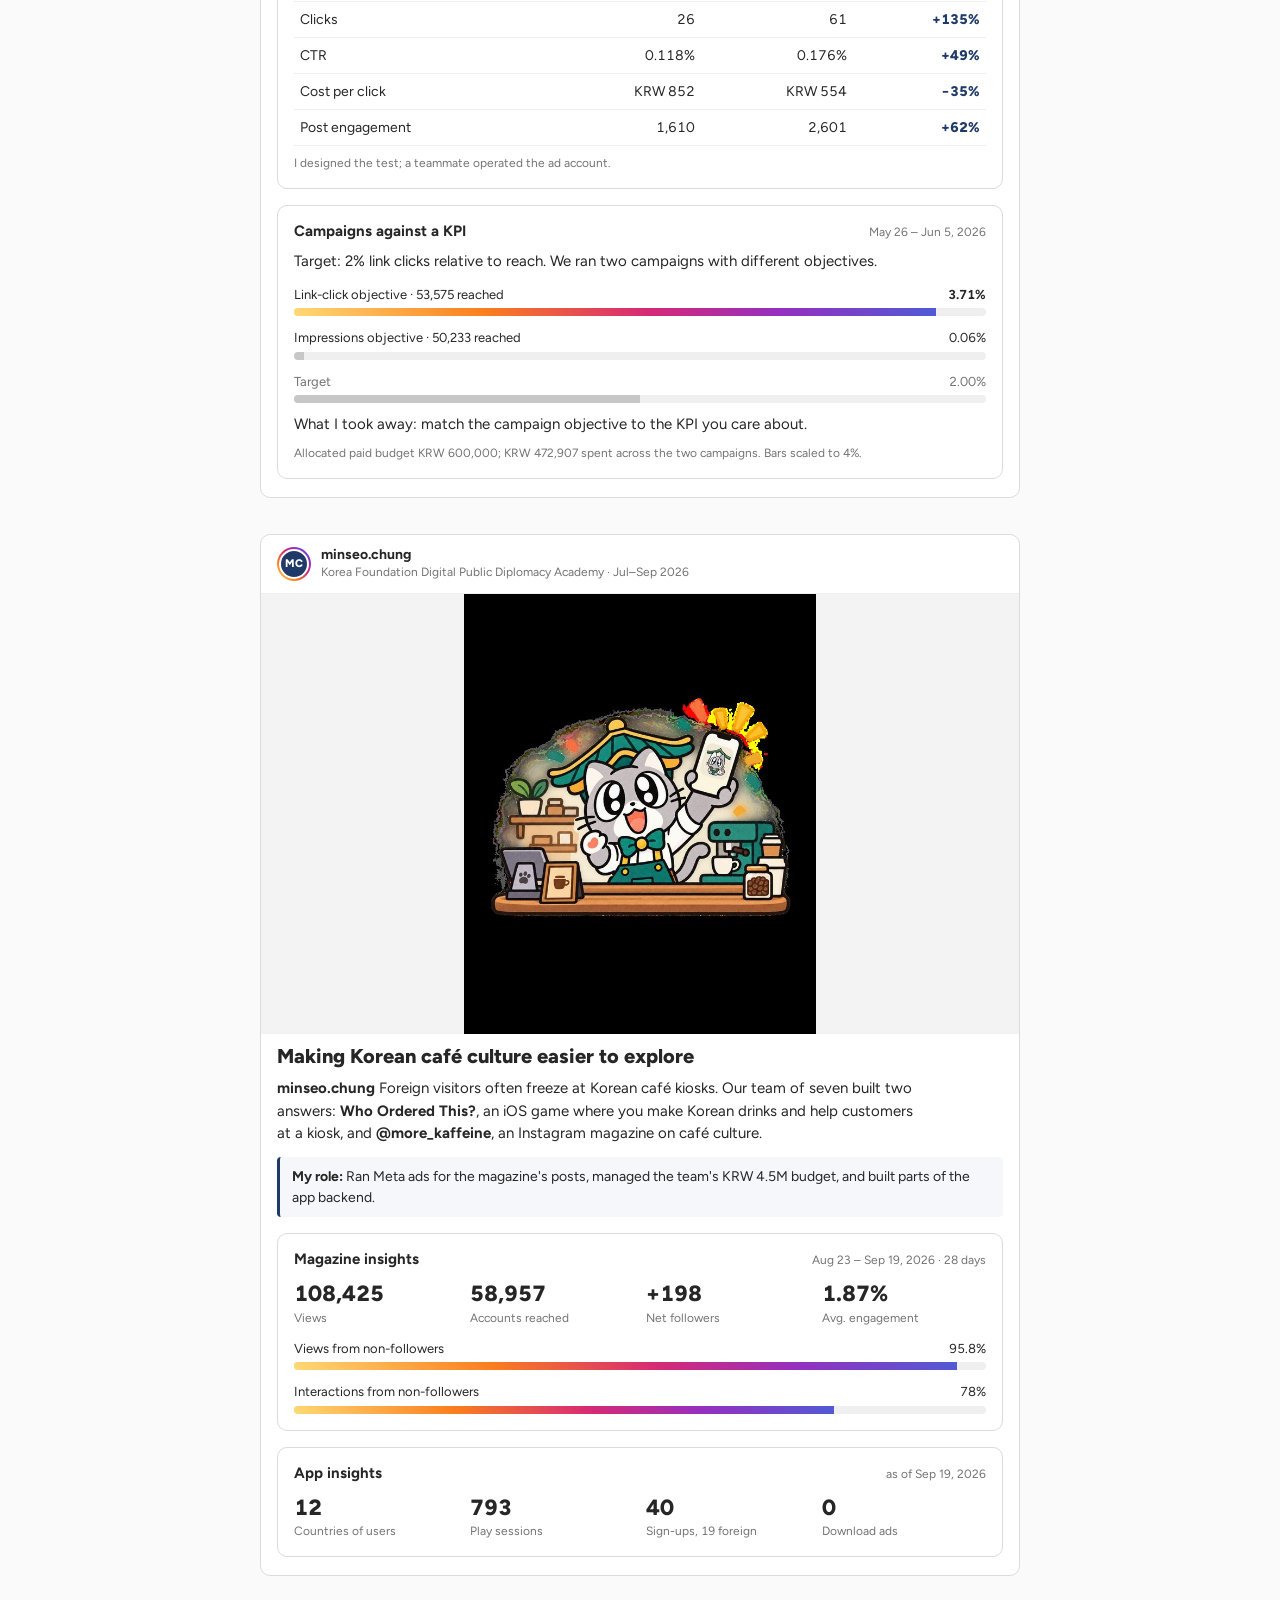
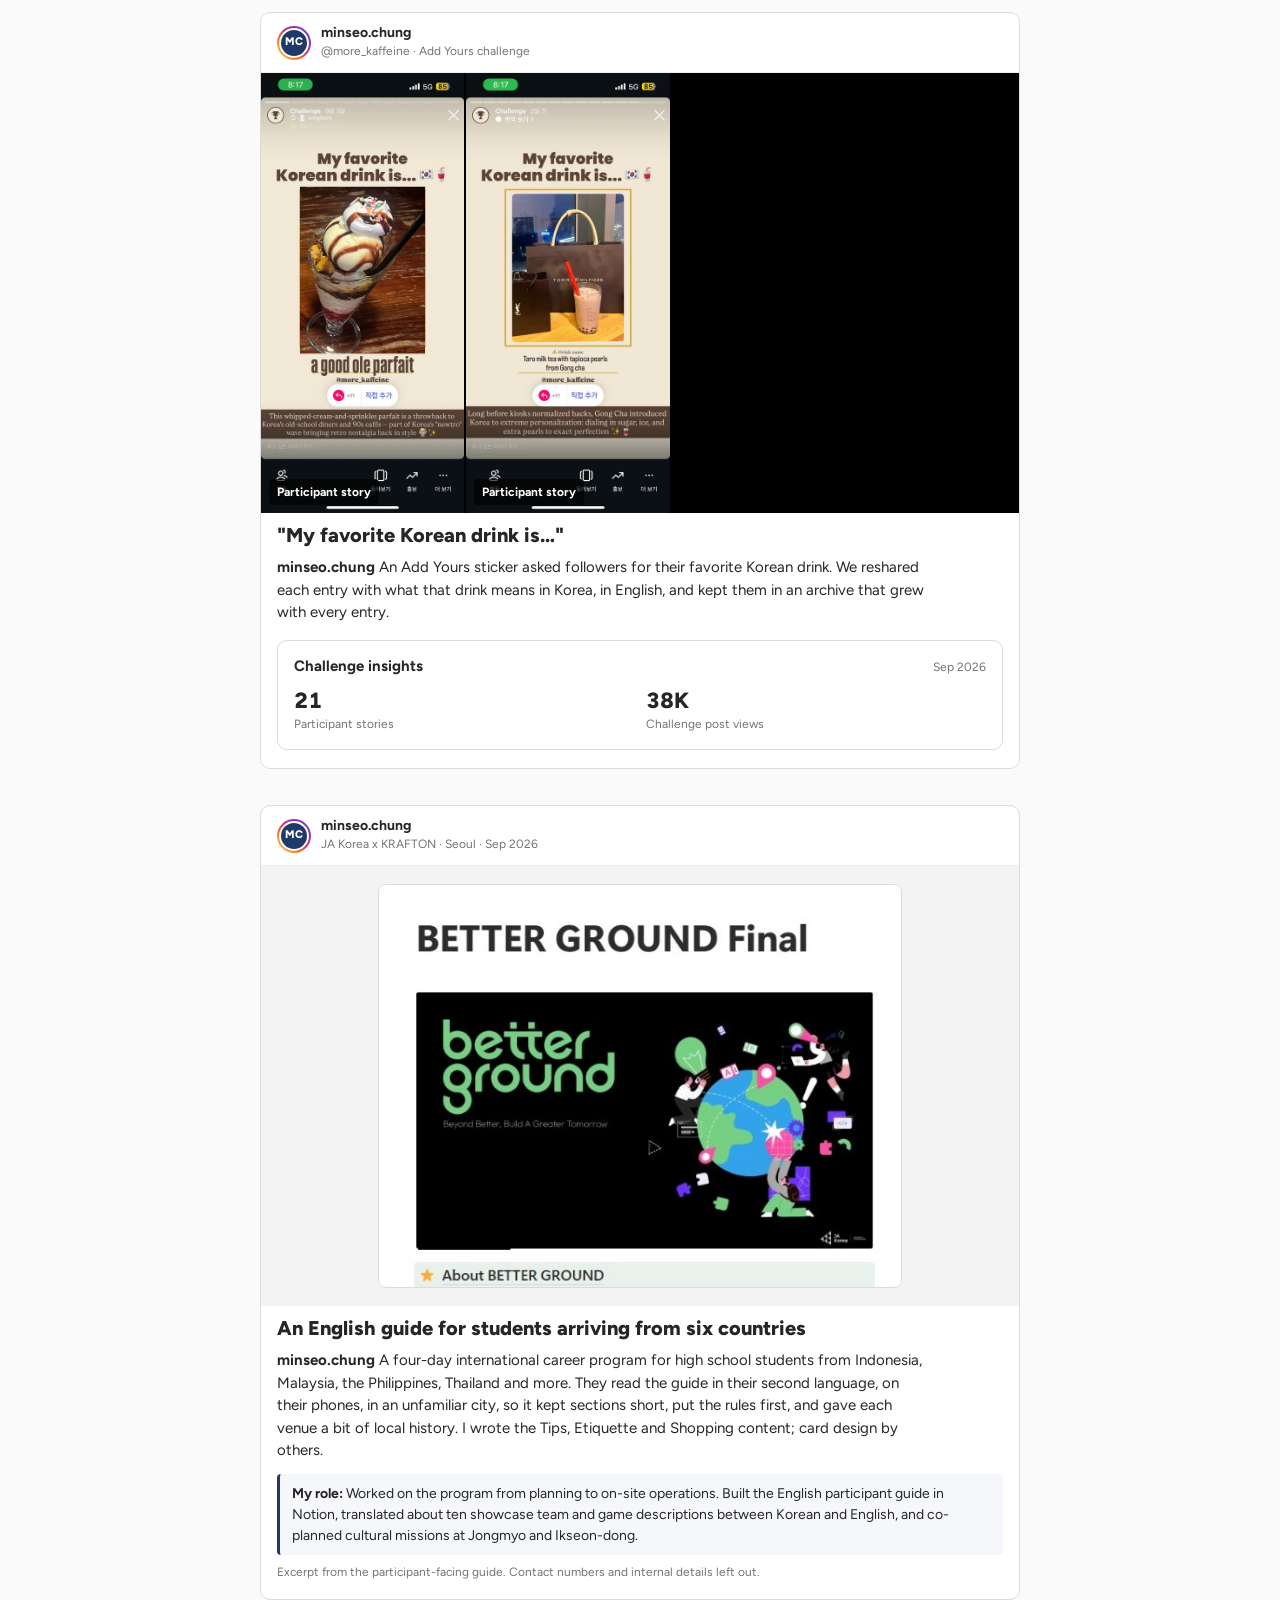
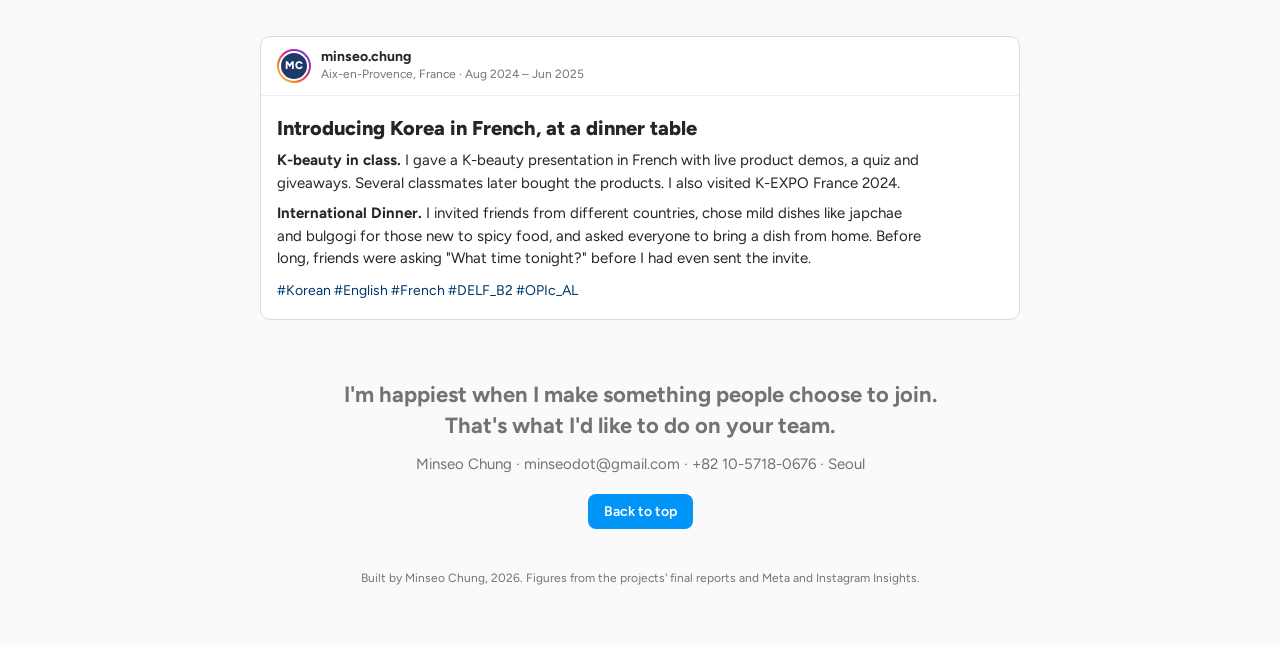
==== commit 53a184c6: "Use profile photo in the header avatar The gradient ring stays. Small MC icons, favicon and OG image" ====
--- a/index.html
+++ b/index.html
@@ -47,7 +47,7 @@
 
   <!-- PROFILE -->
   <section class="profile">
-    <div class="avatar"><span>MC</span></div>
+    <div class="avatar"><img src="a/profile.jpg" alt="Minseo Chung" width="480" height="480"></div>
     <div>
       <div class="p-row">
         <h1 class="handle">minseo.chung</h1>
--- a/style.css
+++ b/style.css
@@ -34,7 +34,7 @@
 /* profile header */
 .profile { display: grid; grid-template-columns: 290px 1fr; gap: 28px; align-items: center; padding-bottom: 36px; }
 .avatar { justify-self: center; width: 160px; height: 160px; border-radius: 50%; padding: 4px; background: var(--ring); }
-.avatar span { width: 100%; height: 100%; border-radius: 50%; border: 4px solid var(--card); background: #1f3a68; color: #fff; display: grid; place-items: center; font-weight: 800; font-size: 44px; letter-spacing: .02em; }
+.avatar img { width: 100%; height: 100%; border-radius: 50%; border: 4px solid var(--card); background: var(--card); object-fit: cover; object-position: center; }
 .p-row { display: flex; align-items: center; gap: 14px; flex-wrap: wrap; }
 .handle { font-size: 22px; font-weight: 500; }
 .btn.ghost { background: #efefef; color: var(--ink); }
@@ -98,7 +98,7 @@
 .media figure.media-guide { display: flex; flex-direction: column; padding: 18px 0; }
 .media figure.media-guide .guide { margin: auto 18px; }
 .media figure.fit { display: grid; place-items: center; padding: 18px; }
-.media figure.fit img { width: 100%; height: auto; max-height: 100%; object-fit: contain; background: #fff; border: 1px solid var(--line); border-radius: 8px; }
+.media figure.fit img { width: auto; height: auto; max-width: 100%; max-height: 404px; object-fit: contain; background: #fff; border: 1px solid var(--line); border-radius: 8px; }
 .act { display: flex; gap: 14px; padding: 10px 16px 0; font-size: 22px; }
 .act svg { width: 24px; height: 24px; }
 .body { padding: 6px 16px 18px; }
@@ -145,7 +145,7 @@
   .top a.tl { display: none; }
   .profile { grid-template-columns: 96px 1fr; gap: 18px; align-items: start; padding-bottom: 22px; }
   .avatar { width: 92px; height: 92px; padding: 3px; }
-  .avatar span { font-size: 26px; border-width: 3px; }
+  .avatar img { border-width: 3px; }
   .handle { font-size: 19px; }
   .stats { gap: 18px; font-size: 14px; margin: 10px 0; }
   .bio { grid-column: 1 / -1; }
@@ -160,6 +160,7 @@
   .post { border-radius: 0; border-left: 0; border-right: 0; }
   .media img { height: 360px; }
   .media figure.media-guide, .media figure.fit { min-height: 360px; }
+  .media figure.fit img { max-height: 324px; }
   .kpis { grid-template-columns: repeat(2, 1fr); }
   table { font-size: 12.5px; }
   th, td { padding: 6px 3px; }
